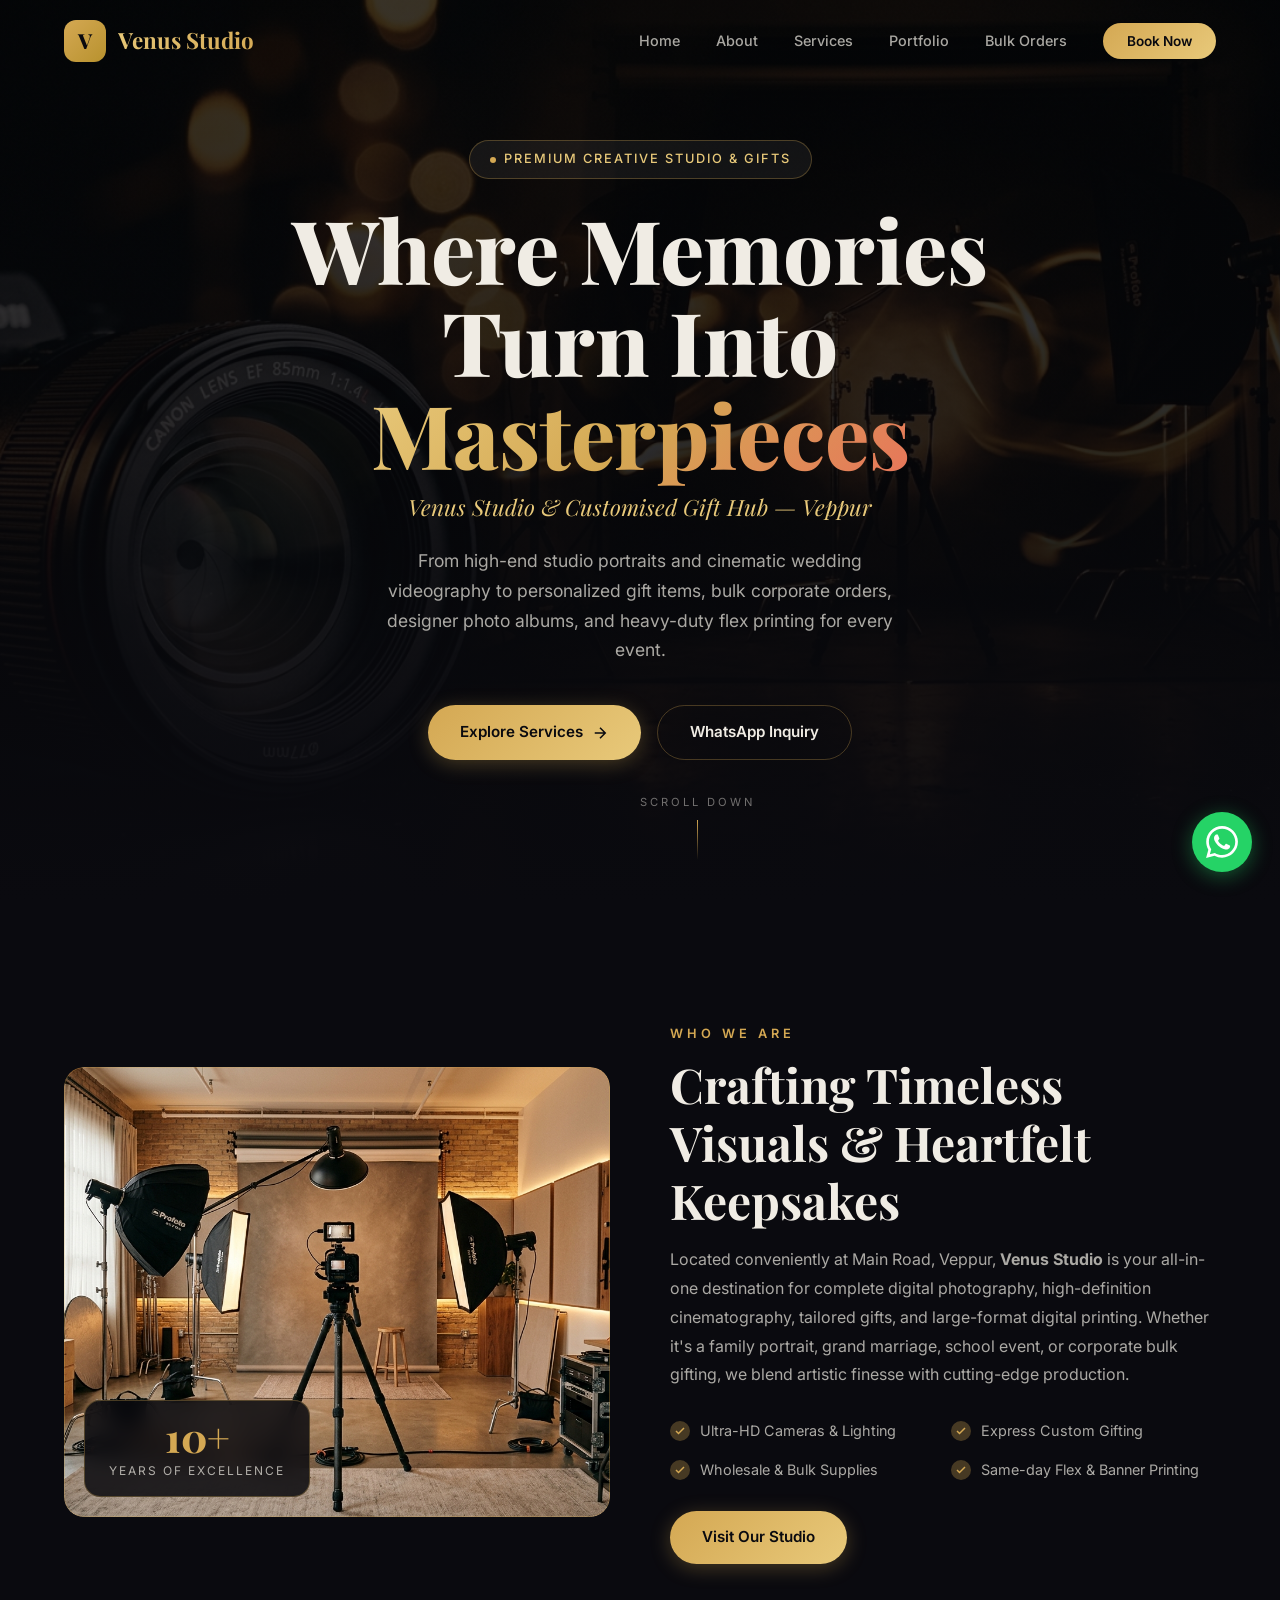
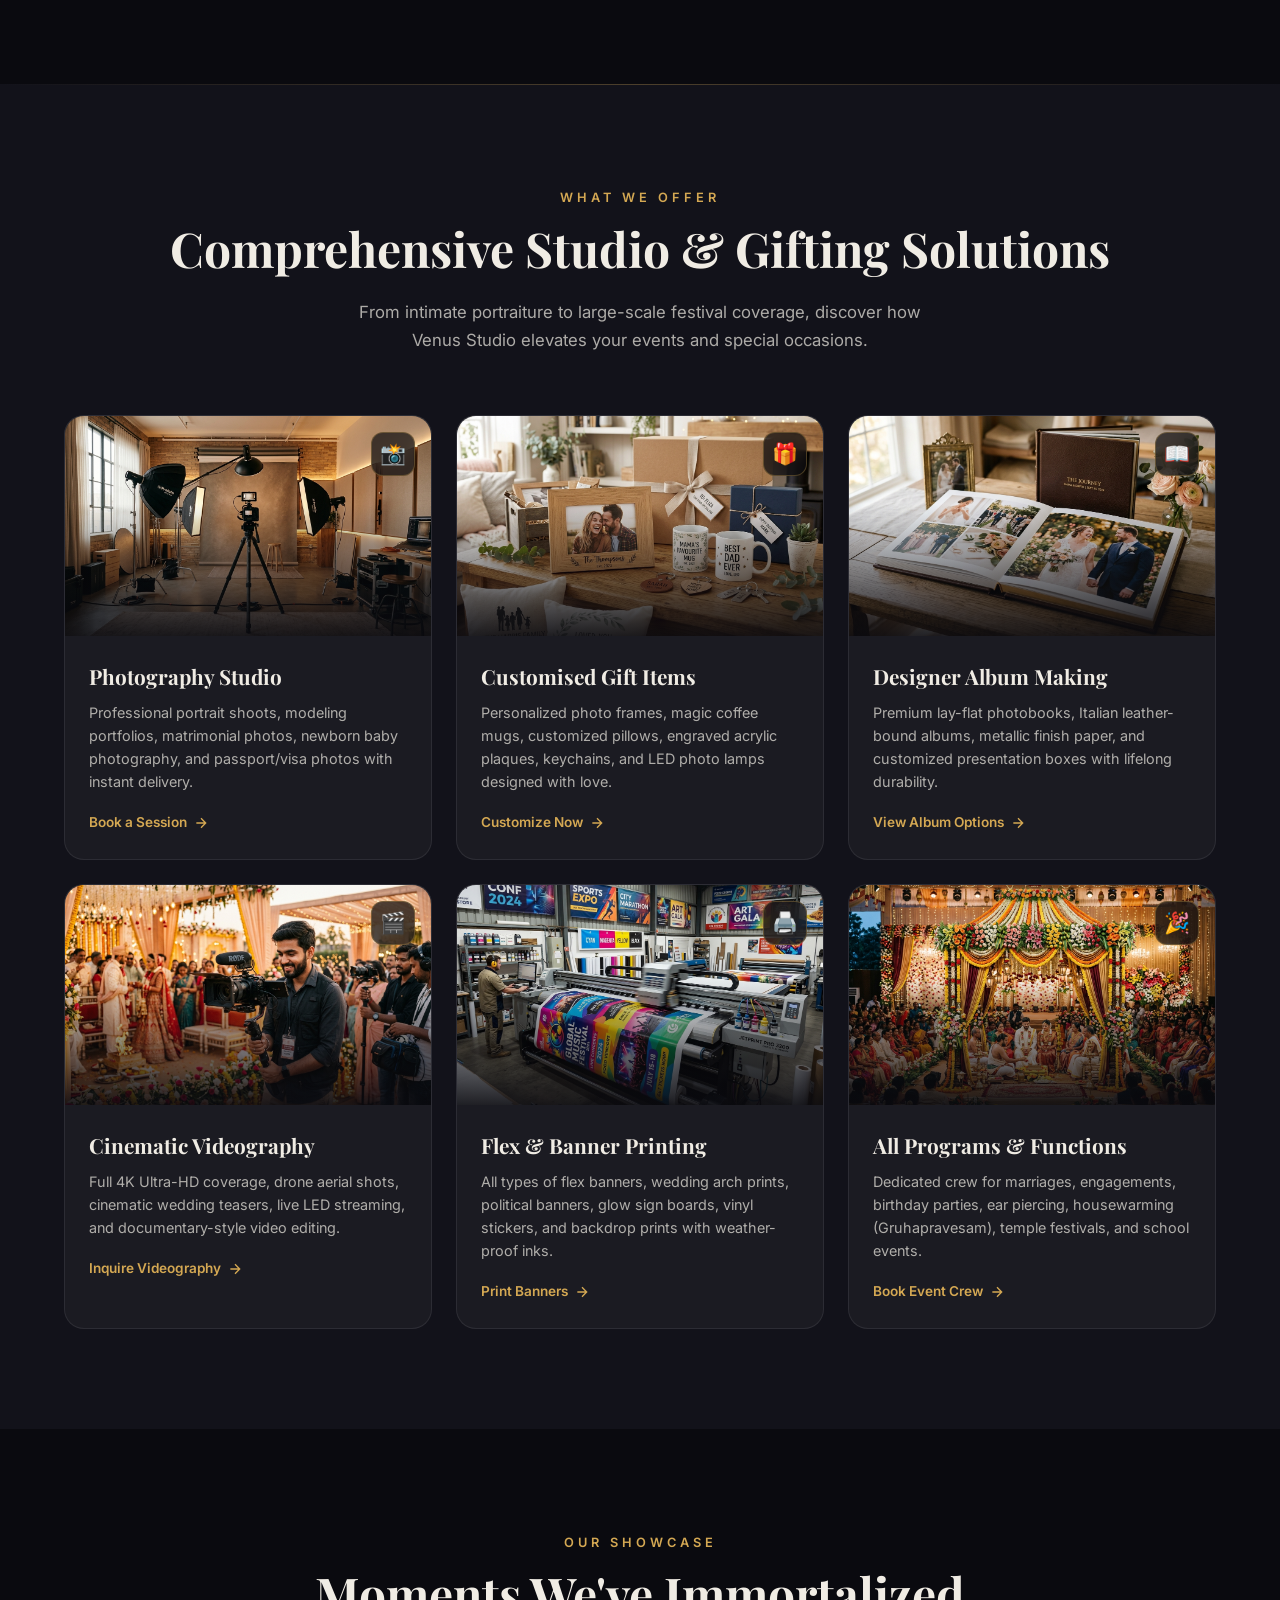
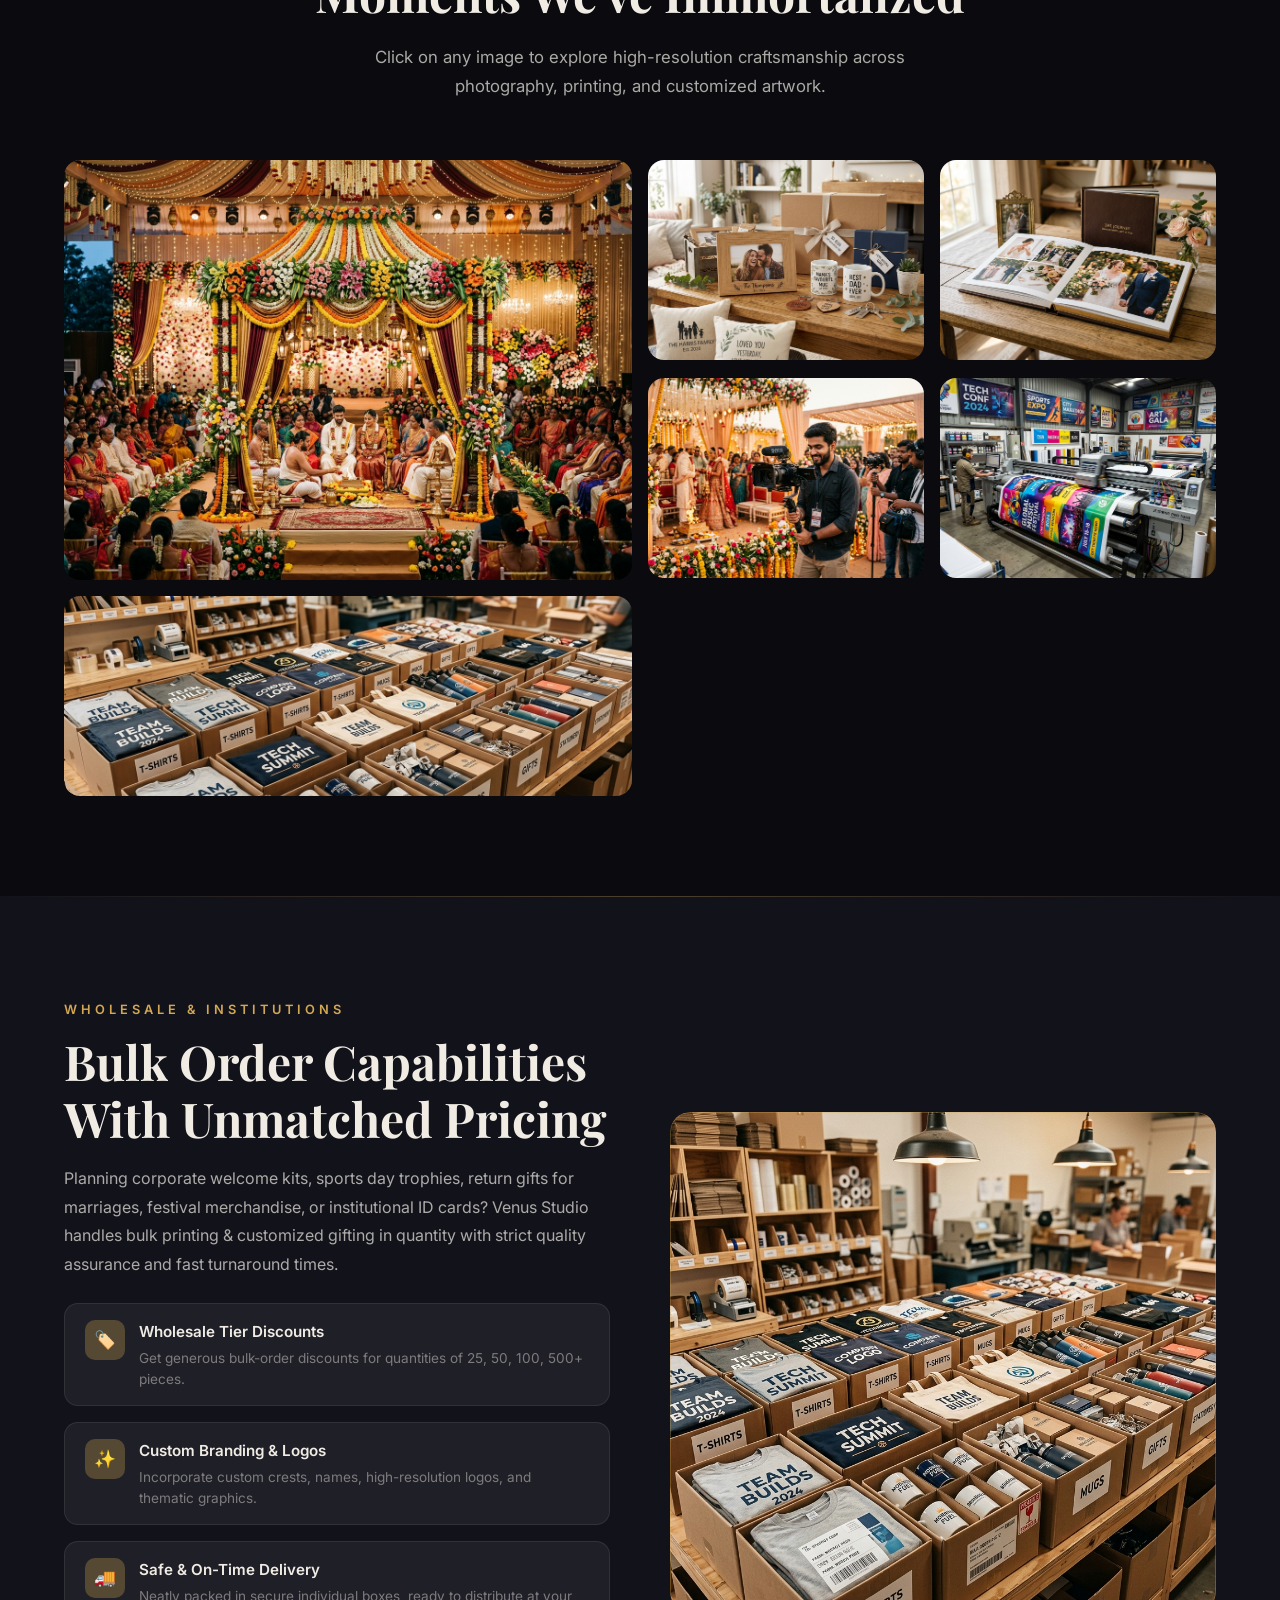
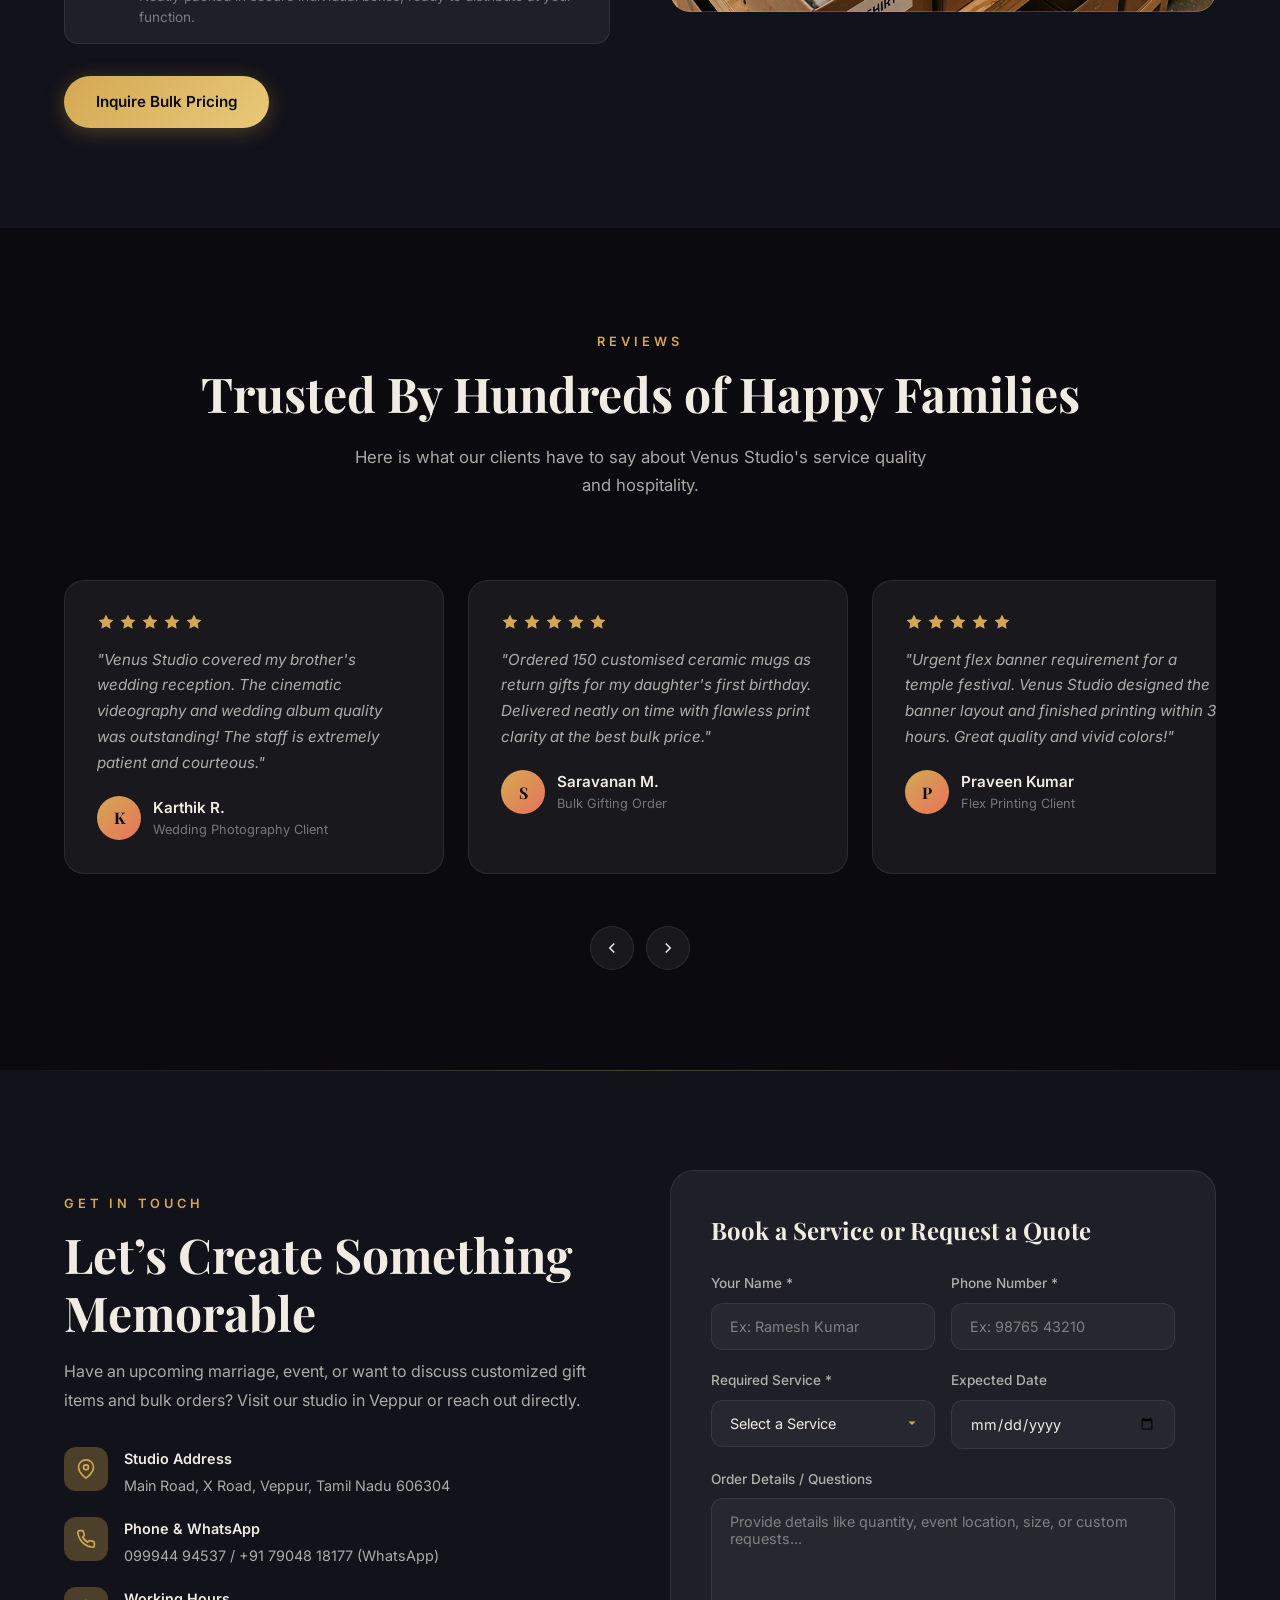
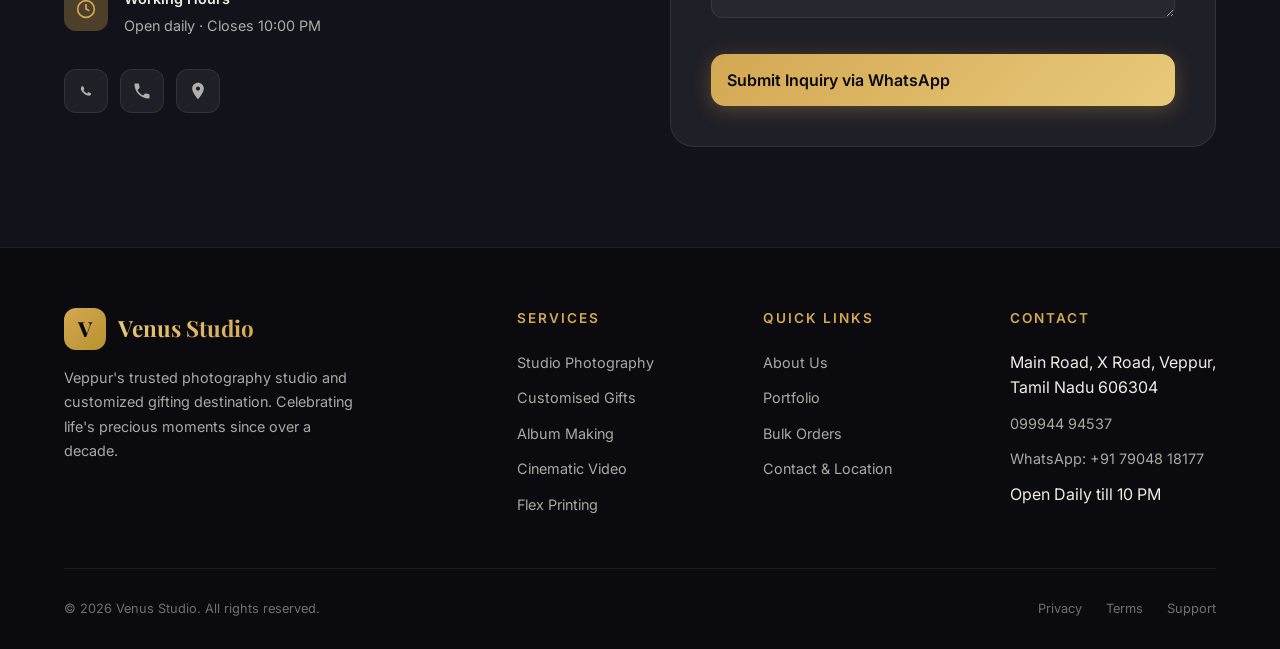
==== index.html @ f4ff5678 "launch Venus Studio landing page" ====
<!DOCTYPE html>
<html lang="en">
<head>
  <meta charset="UTF-8">
  <meta name="viewport" content="width=device-width, initial-scale=1.0">
  <title>Venus Studio & Gifts | Photography, Customised Gifts, Bulk Orders & Flex Printing</title>
  <meta name="description" content="Venus Studio in Veppur — Professional Photography Studio, Customised Gift Items, Bulk Orders, Wedding Albums, Cinematic Videography, and Flex Printing for all programs & functions.">
  <meta name="keywords" content="Venus Studio, photography studio Veppur, customised gifts, photo album making, wedding videography, flex printing, bulk gift orders, function photography">
  
  <!-- Open Graph / Meta -->
  <meta property="og:title" content="Venus Studio & Gifts | Photography & Customised Gift Items">
  <meta property="og:description" content="Capture your golden moments & order custom gifts, wedding albums, bulk gifts, and flex printing at Venus Studio.">
  <meta property="og:type" content="website">
  <meta property="og:image" content="images/hero.jpg">
  
  <!-- Stylesheet -->
  <link rel="stylesheet" href="styles.css">
  <link rel="icon" href="data:image/svg+xml,<svg xmlns=%22http://www.w3.org/2000/svg%22 viewBox=%220 0 100 100%22><text y=%22.9em%22 font-size=%2290%22>✨</text></svg>">
</head>
<body>

  <!-- Navigation Bar -->
  <header>
    <nav class="navbar" id="navbar">
      <div class="container">
        <a href="#hero" class="nav-logo" aria-label="Venus Studio Home">
          <div class="nav-logo-icon">V</div>
          <span class="nav-logo-text">Venus Studio</span>
        </a>

        <ul class="nav-links" id="navLinks">
          <li><a href="#hero">Home</a></li>
          <li><a href="#about">About</a></li>
          <li><a href="#services">Services</a></li>
          <li><a href="#gallery">Portfolio</a></li>
          <li><a href="#bulk">Bulk Orders</a></li>
          <li><a href="#contact" class="nav-cta">Book Now</a></li>
        </ul>

        <button class="hamburger" id="hamburger" aria-label="Toggle menu">
          <span></span>
          <span></span>
          <span></span>
        </button>
      </div>
    </nav>
  </header>

  <main>
    <!-- Hero Section -->
    <section class="hero" id="hero">
      <div class="hero-bg">
        <img src="images/hero.jpg" alt="Venus Studio professional cameras and studio lights" fetchpriority="high">
      </div>

      <div class="hero-particles" id="particles">
        <!-- Floating light particles generated by JS -->
      </div>

      <div class="hero-content">
        <div class="hero-badge">
          <span class="dot"></span>
          <span>Premium Creative Studio & Gifts</span>
        </div>
        <h1 class="hero-title">
          Where Memories Turn Into <span class="highlight">Masterpieces</span>
        </h1>
        <p class="hero-tagline">Venus Studio & Customised Gift Hub — Veppur</p>
        <p class="hero-description">
          From high-end studio portraits and cinematic wedding videography to personalized gift items, bulk corporate orders, designer photo albums, and heavy-duty flex printing for every event.
        </p>

        <div class="hero-buttons">
          <a href="#services" class="btn btn-primary">
            Explore Services
            <svg width="18" height="18" viewBox="0 0 24 24" fill="none" stroke="currentColor" stroke-width="2"><path d="M5 12h14M12 5l7 7-7 7"/></svg>
          </a>
          <a href="https://wa.me/917904818177?text=Hi%20Venus%20Studio,%20I%20would%20like%20to%20inquire%20about%20your%20services" target="_blank" rel="noopener" class="btn btn-secondary">
            WhatsApp Inquiry
          </a>
        </div>
      </div>

      <div class="hero-scroll">
        <span>Scroll Down</span>
        <div class="scroll-line"></div>
      </div>
    </section>

    <!-- About Section -->
    <section class="about" id="about">
      <div class="container">
        <div class="about-grid">
          <div class="about-image reveal-left">
            <img src="images/studio.jpg" alt="Venus Studio photography floor setup">
            <div class="about-experience">
              <div class="number">10+</div>
              <div class="label">Years of Excellence</div>
            </div>
          </div>

          <div class="about-content reveal-right">
            <span class="section-label">Who We Are</span>
            <h2 class="section-title">Crafting Timeless Visuals & Heartfelt Keepsakes</h2>
            <p class="about-text">
              Located conveniently at Main Road, Veppur, <strong>Venus Studio</strong> is your all-in-one destination for complete digital photography, high-definition cinematography, tailored gifts, and large-format digital printing. Whether it's a family portrait, grand marriage, school event, or corporate bulk gifting, we blend artistic finesse with cutting-edge production.
            </p>

            <div class="about-features">
              <div class="about-feature">
                <div class="check">
                  <svg viewBox="0 0 24 24" fill="none" stroke-width="3"><polyline points="20 6 9 17 4 12"></polyline></svg>
                </div>
                <span>Ultra-HD Cameras & Lighting</span>
              </div>
              <div class="about-feature">
                <div class="check">
                  <svg viewBox="0 0 24 24" fill="none" stroke-width="3"><polyline points="20 6 9 17 4 12"></polyline></svg>
                </div>
                <span>Express Custom Gifting</span>
              </div>
              <div class="about-feature">
                <div class="check">
                  <svg viewBox="0 0 24 24" fill="none" stroke-width="3"><polyline points="20 6 9 17 4 12"></polyline></svg>
                </div>
                <span>Wholesale & Bulk Supplies</span>
              </div>
              <div class="about-feature">
                <div class="check">
                  <svg viewBox="0 0 24 24" fill="none" stroke-width="3"><polyline points="20 6 9 17 4 12"></polyline></svg>
                </div>
                <span>Same-day Flex & Banner Printing</span>
              </div>
            </div>

            <a href="#contact" class="btn btn-primary">Visit Our Studio</a>
          </div>
        </div>
      </div>
    </section>

    <!-- Services Section -->
    <section class="services" id="services">
      <div class="container">
        <div class="section-header reveal">
          <span class="section-label">What We Offer</span>
          <h2 class="section-title">Comprehensive Studio & Gifting Solutions</h2>
          <p class="section-subtitle">
            From intimate portraiture to large-scale festival coverage, discover how Venus Studio elevates your events and special occasions.
          </p>
        </div>

        <div class="services-grid stagger-children">
          <!-- Service 1 -->
          <article class="service-card reveal">
            <div class="service-card-image">
              <img src="images/studio.jpg" alt="Indoor Photography Studio at Venus Studio" loading="lazy">
              <div class="service-card-icon">📸</div>
            </div>
            <div class="service-card-body">
              <h3>Photography Studio</h3>
              <p>Professional portrait shoots, modeling portfolios, matrimonial photos, newborn baby photography, and passport/visa photos with instant delivery.</p>
              <a href="#contact" class="service-card-link">
                <span>Book a Session</span>
                <svg viewBox="0 0 24 24" fill="none" stroke-width="2"><path d="M5 12h14M12 5l7 7-7 7"/></svg>
              </a>
            </div>
          </article>

          <!-- Service 2 -->
          <article class="service-card reveal">
            <div class="service-card-image">
              <img src="images/gifts.jpg" alt="Personalized and Customised Gift Items" loading="lazy">
              <div class="service-card-icon">🎁</div>
            </div>
            <div class="service-card-body">
              <h3>Customised Gift Items</h3>
              <p>Personalized photo frames, magic coffee mugs, customized pillows, engraved acrylic plaques, keychains, and LED photo lamps designed with love.</p>
              <a href="#contact" class="service-card-link">
                <span>Customize Now</span>
                <svg viewBox="0 0 24 24" fill="none" stroke-width="2"><path d="M5 12h14M12 5l7 7-7 7"/></svg>
              </a>
            </div>
          </article>

          <!-- Service 3 -->
          <article class="service-card reveal">
            <div class="service-card-image">
              <img src="images/album.jpg" alt="Premium Wedding Photo Album Making" loading="lazy">
              <div class="service-card-icon">📖</div>
            </div>
            <div class="service-card-body">
              <h3>Designer Album Making</h3>
              <p>Premium lay-flat photobooks, Italian leather-bound albums, metallic finish paper, and customized presentation boxes with lifelong durability.</p>
              <a href="#contact" class="service-card-link">
                <span>View Album Options</span>
                <svg viewBox="0 0 24 24" fill="none" stroke-width="2"><path d="M5 12h14M12 5l7 7-7 7"/></svg>
              </a>
            </div>
          </article>

          <!-- Service 4 -->
          <article class="service-card reveal">
            <div class="service-card-image">
              <img src="images/videography.jpg" alt="Wedding & Event Videography" loading="lazy">
              <div class="service-card-icon">🎬</div>
            </div>
            <div class="service-card-body">
              <h3>Cinematic Videography</h3>
              <p>Full 4K Ultra-HD coverage, drone aerial shots, cinematic wedding teasers, live LED streaming, and documentary-style video editing.</p>
              <a href="#contact" class="service-card-link">
                <span>Inquire Videography</span>
                <svg viewBox="0 0 24 24" fill="none" stroke-width="2"><path d="M5 12h14M12 5l7 7-7 7"/></svg>
              </a>
            </div>
          </article>

          <!-- Service 5 -->
          <article class="service-card reveal">
            <div class="service-card-image">
              <img src="images/flex.jpg" alt="High Quality Flex and Banner Printing" loading="lazy">
              <div class="service-card-icon">🖨️</div>
            </div>
            <div class="service-card-body">
              <h3>Flex & Banner Printing</h3>
              <p>All types of flex banners, wedding arch prints, political banners, glow sign boards, vinyl stickers, and backdrop prints with weather-proof inks.</p>
              <a href="#contact" class="service-card-link">
                <span>Print Banners</span>
                <svg viewBox="0 0 24 24" fill="none" stroke-width="2"><path d="M5 12h14M12 5l7 7-7 7"/></svg>
              </a>
            </div>
          </article>

          <!-- Service 6 -->
          <article class="service-card reveal">
            <div class="service-card-image">
              <img src="images/events.jpg" alt="Events and Programs Live Coverage" loading="lazy">
              <div class="service-card-icon">🎉</div>
            </div>
            <div class="service-card-body">
              <h3>All Programs & Functions</h3>
              <p>Dedicated crew for marriages, engagements, birthday parties, ear piercing, housewarming (Gruhapravesam), temple festivals, and school events.</p>
              <a href="#contact" class="service-card-link">
                <span>Book Event Crew</span>
                <svg viewBox="0 0 24 24" fill="none" stroke-width="2"><path d="M5 12h14M12 5l7 7-7 7"/></svg>
              </a>
            </div>
          </article>
        </div>
      </div>
    </section>

    <!-- Gallery / Portfolio Section -->
    <section class="gallery" id="gallery">
      <div class="container">
        <div class="section-header reveal">
          <span class="section-label">Our Showcase</span>
          <h2 class="section-title">Moments We've Immortalized</h2>
          <p class="section-subtitle">
            Click on any image to explore high-resolution craftsmanship across photography, printing, and customized artwork.
          </p>
        </div>

        <div class="gallery-grid">
          <div class="gallery-item reveal" data-src="images/events.jpg">
            <img src="images/events.jpg" alt="Traditional Indian Wedding Mandap and Photography" loading="lazy">
            <div class="gallery-item-overlay">
              <svg viewBox="0 0 24 24" fill="none" stroke-width="2"><circle cx="11" cy="11" r="8"></circle><line x1="21" y1="21" x2="16.65" y2="16.65"></line><line x1="11" y1="8" x2="11" y2="14"></line><line x1="8" y1="11" x2="14" y2="11"></line></svg>
            </div>
          </div>

          <div class="gallery-item reveal" data-src="images/gifts.jpg">
            <img src="images/gifts.jpg" alt="Customised Gift collection" loading="lazy">
            <div class="gallery-item-overlay">
              <svg viewBox="0 0 24 24" fill="none" stroke-width="2"><circle cx="11" cy="11" r="8"></circle><line x1="21" y1="21" x2="16.65" y2="16.65"></line><line x1="11" y1="8" x2="11" y2="14"></line><line x1="8" y1="11" x2="14" y2="11"></line></svg>
            </div>
          </div>

          <div class="gallery-item reveal" data-src="images/album.jpg">
            <img src="images/album.jpg" alt="Luxury Handcrafted Wedding Album" loading="lazy">
            <div class="gallery-item-overlay">
              <svg viewBox="0 0 24 24" fill="none" stroke-width="2"><circle cx="11" cy="11" r="8"></circle><line x1="21" y1="21" x2="16.65" y2="16.65"></line><line x1="11" y1="8" x2="11" y2="14"></line><line x1="8" y1="11" x2="14" y2="11"></line></svg>
            </div>
          </div>

          <div class="gallery-item reveal" data-src="images/videography.jpg">
            <img src="images/videography.jpg" alt="Cinematic video shooting in action" loading="lazy">
            <div class="gallery-item-overlay">
              <svg viewBox="0 0 24 24" fill="none" stroke-width="2"><circle cx="11" cy="11" r="8"></circle><line x1="21" y1="21" x2="16.65" y2="16.65"></line><line x1="11" y1="8" x2="11" y2="14"></line><line x1="8" y1="11" x2="14" y2="11"></line></svg>
            </div>
          </div>

          <div class="gallery-item reveal" data-src="images/flex.jpg">
            <img src="images/flex.jpg" alt="Wide format flex banner printing" loading="lazy">
            <div class="gallery-item-overlay">
              <svg viewBox="0 0 24 24" fill="none" stroke-width="2"><circle cx="11" cy="11" r="8"></circle><line x1="21" y1="21" x2="16.65" y2="16.65"></line><line x1="11" y1="8" x2="11" y2="14"></line><line x1="8" y1="11" x2="14" y2="11"></line></svg>
            </div>
          </div>

          <div class="gallery-item reveal" data-src="images/bulk.jpg">
            <img src="images/bulk.jpg" alt="Bulk packaging of corporate gift items" loading="lazy">
            <div class="gallery-item-overlay">
              <svg viewBox="0 0 24 24" fill="none" stroke-width="2"><circle cx="11" cy="11" r="8"></circle><line x1="21" y1="21" x2="16.65" y2="16.65"></line><line x1="11" y1="8" x2="11" y2="14"></line><line x1="8" y1="11" x2="14" y2="11"></line></svg>
            </div>
          </div>
        </div>
      </div>
    </section>

    <!-- Lightbox Modal -->
    <div class="lightbox" id="lightbox">
      <button class="lightbox-close" id="lightboxClose" aria-label="Close image">
        <svg viewBox="0 0 24 24" fill="none" stroke-width="2"><line x1="18" y1="6" x2="6" y2="18"></line><line x1="6" y1="6" x2="18" y2="18"></line></svg>
      </button>
      <img id="lightboxImg" src="" alt="Fullscreen preview">
    </div>

    <!-- Bulk Orders Section -->
    <section class="bulk-orders" id="bulk">
      <div class="container">
        <div class="bulk-grid">
          <div class="bulk-content reveal-left">
            <span class="section-label">Wholesale & Institutions</span>
            <h2 class="section-title">Bulk Order Capabilities With Unmatched Pricing</h2>
            <p class="bulk-text">
              Planning corporate welcome kits, sports day trophies, return gifts for marriages, festival merchandise, or institutional ID cards? Venus Studio handles bulk printing & customized gifting in quantity with strict quality assurance and fast turnaround times.
            </p>

            <div class="bulk-features">
              <div class="bulk-feature">
                <div class="bulk-feature-icon">🏷️</div>
                <div class="bulk-feature-text">
                  <h4>Wholesale Tier Discounts</h4>
                  <p>Get generous bulk-order discounts for quantities of 25, 50, 100, 500+ pieces.</p>
                </div>
              </div>

              <div class="bulk-feature">
                <div class="bulk-feature-icon">✨</div>
                <div class="bulk-feature-text">
                  <h4>Custom Branding & Logos</h4>
                  <p>Incorporate custom crests, names, high-resolution logos, and thematic graphics.</p>
                </div>
              </div>

              <div class="bulk-feature">
                <div class="bulk-feature-icon">🚚</div>
                <div class="bulk-feature-text">
                  <h4>Safe & On-Time Delivery</h4>
                  <p>Neatly packed in secure individual boxes, ready to distribute at your function.</p>
                </div>
              </div>
            </div>

            <a href="https://wa.me/917904818177?text=Hi%20Venus%20Studio,%20I%20have%20a%20bulk%20order%20enquiry" target="_blank" rel="noopener" class="btn btn-primary">
              Inquire Bulk Pricing
            </a>
          </div>

          <div class="bulk-image reveal-right">
            <img src="images/bulk.jpg" alt="Bulk packaging of customized gift items" loading="lazy">
          </div>
        </div>
      </div>
    </section>

    <!-- Testimonials Section -->
    <section class="testimonials" id="testimonials">
      <div class="container">
        <div class="section-header reveal">
          <span class="section-label">Reviews</span>
          <h2 class="section-title">Trusted By Hundreds of Happy Families</h2>
          <p class="section-subtitle">Here is what our clients have to say about Venus Studio's service quality and hospitality.</p>
        </div>

        <div class="testimonials-track" id="testimonialTrack">
          <div class="testimonial-card">
            <div class="testimonial-stars">
              <svg viewBox="0 0 24 24"><polygon points="12 2 15.09 8.26 22 9.27 17 14.14 18.18 21.02 12 17.77 5.82 21.02 7 14.14 2 9.27 8.91 8.26 12 2"></polygon></svg>
              <svg viewBox="0 0 24 24"><polygon points="12 2 15.09 8.26 22 9.27 17 14.14 18.18 21.02 12 17.77 5.82 21.02 7 14.14 2 9.27 8.91 8.26 12 2"></polygon></svg>
              <svg viewBox="0 0 24 24"><polygon points="12 2 15.09 8.26 22 9.27 17 14.14 18.18 21.02 12 17.77 5.82 21.02 7 14.14 2 9.27 8.91 8.26 12 2"></polygon></svg>
              <svg viewBox="0 0 24 24"><polygon points="12 2 15.09 8.26 22 9.27 17 14.14 18.18 21.02 12 17.77 5.82 21.02 7 14.14 2 9.27 8.91 8.26 12 2"></polygon></svg>
              <svg viewBox="0 0 24 24"><polygon points="12 2 15.09 8.26 22 9.27 17 14.14 18.18 21.02 12 17.77 5.82 21.02 7 14.14 2 9.27 8.91 8.26 12 2"></polygon></svg>
            </div>
            <p class="testimonial-text">"Venus Studio covered my brother's wedding reception. The cinematic videography and wedding album quality was outstanding! The staff is extremely patient and courteous."</p>
            <div class="testimonial-author">
              <div class="testimonial-avatar">K</div>
              <div class="testimonial-author-info">
                <h4>Karthik R.</h4>
                <p>Wedding Photography Client</p>
              </div>
            </div>
          </div>

          <div class="testimonial-card">
            <div class="testimonial-stars">
              <svg viewBox="0 0 24 24"><polygon points="12 2 15.09 8.26 22 9.27 17 14.14 18.18 21.02 12 17.77 5.82 21.02 7 14.14 2 9.27 8.91 8.26 12 2"></polygon></svg>
              <svg viewBox="0 0 24 24"><polygon points="12 2 15.09 8.26 22 9.27 17 14.14 18.18 21.02 12 17.77 5.82 21.02 7 14.14 2 9.27 8.91 8.26 12 2"></polygon></svg>
              <svg viewBox="0 0 24 24"><polygon points="12 2 15.09 8.26 22 9.27 17 14.14 18.18 21.02 12 17.77 5.82 21.02 7 14.14 2 9.27 8.91 8.26 12 2"></polygon></svg>
              <svg viewBox="0 0 24 24"><polygon points="12 2 15.09 8.26 22 9.27 17 14.14 18.18 21.02 12 17.77 5.82 21.02 7 14.14 2 9.27 8.91 8.26 12 2"></polygon></svg>
              <svg viewBox="0 0 24 24"><polygon points="12 2 15.09 8.26 22 9.27 17 14.14 18.18 21.02 12 17.77 5.82 21.02 7 14.14 2 9.27 8.91 8.26 12 2"></polygon></svg>
            </div>
            <p class="testimonial-text">"Ordered 150 customised ceramic mugs as return gifts for my daughter's first birthday. Delivered neatly on time with flawless print clarity at the best bulk price."</p>
            <div class="testimonial-author">
              <div class="testimonial-avatar">S</div>
              <div class="testimonial-author-info">
                <h4>Saravanan M.</h4>
                <p>Bulk Gifting Order</p>
              </div>
            </div>
          </div>

          <div class="testimonial-card">
            <div class="testimonial-stars">
              <svg viewBox="0 0 24 24"><polygon points="12 2 15.09 8.26 22 9.27 17 14.14 18.18 21.02 12 17.77 5.82 21.02 7 14.14 2 9.27 8.91 8.26 12 2"></polygon></svg>
              <svg viewBox="0 0 24 24"><polygon points="12 2 15.09 8.26 22 9.27 17 14.14 18.18 21.02 12 17.77 5.82 21.02 7 14.14 2 9.27 8.91 8.26 12 2"></polygon></svg>
              <svg viewBox="0 0 24 24"><polygon points="12 2 15.09 8.26 22 9.27 17 14.14 18.18 21.02 12 17.77 5.82 21.02 7 14.14 2 9.27 8.91 8.26 12 2"></polygon></svg>
              <svg viewBox="0 0 24 24"><polygon points="12 2 15.09 8.26 22 9.27 17 14.14 18.18 21.02 12 17.77 5.82 21.02 7 14.14 2 9.27 8.91 8.26 12 2"></polygon></svg>
              <svg viewBox="0 0 24 24"><polygon points="12 2 15.09 8.26 22 9.27 17 14.14 18.18 21.02 12 17.77 5.82 21.02 7 14.14 2 9.27 8.91 8.26 12 2"></polygon></svg>
            </div>
            <p class="testimonial-text">"Urgent flex banner requirement for a temple festival. Venus Studio designed the banner layout and finished printing within 3 hours. Great quality and vivid colors!"</p>
            <div class="testimonial-author">
              <div class="testimonial-avatar">P</div>
              <div class="testimonial-author-info">
                <h4>Praveen Kumar</h4>
                <p>Flex Printing Client</p>
              </div>
            </div>
          </div>
        </div>

        <div class="testimonials-controls">
          <button class="testimonial-btn" id="prevTestimonial" aria-label="Previous review">
            <svg viewBox="0 0 24 24" fill="none" stroke-width="2"><polyline points="15 18 9 12 15 6"></polyline></svg>
          </button>
          <button class="testimonial-btn" id="nextTestimonial" aria-label="Next review">
            <svg viewBox="0 0 24 24" fill="none" stroke-width="2"><polyline points="9 18 15 12 9 6"></polyline></svg>
          </button>
        </div>
      </div>
    </section>

    <!-- Contact / Booking Section -->
    <section class="contact" id="contact">
      <div class="container">
        <div class="contact-grid">
          <div class="contact-info reveal-left">
            <span class="section-label">Get in Touch</span>
            <h2 class="section-title">Let’s Create Something Memorable</h2>
            <p class="contact-text">
              Have an upcoming marriage, event, or want to discuss customized gift items and bulk orders? Visit our studio in Veppur or reach out directly.
            </p>

            <div class="contact-details">
              <div class="contact-detail">
                <div class="contact-detail-icon">
                  <svg viewBox="0 0 24 24" fill="none" stroke-width="2"><path d="M21 10c0 7-9 13-9 13s-9-6-9-13a9 9 0 0 1 18 0z"></path><circle cx="12" cy="10" r="3"></circle></svg>
                </div>
                <div class="contact-detail-text">
                  <h4>Studio Address</h4>
                  <p>Main Road, X Road, Veppur, Tamil Nadu 606304</p>
                </div>
              </div>

              <div class="contact-detail">
                <div class="contact-detail-icon">
                  <svg viewBox="0 0 24 24" fill="none" stroke-width="2"><path d="M22 16.92v3a2 2 0 0 1-2.18 2 19.79 19.79 0 0 1-8.63-3.07 19.5 19.5 0 0 1-6-6 19.79 19.79 0 0 1-3.07-8.67A2 2 0 0 1 4.11 2h3a2 2 0 0 1 2 1.72 12.84 12.84 0 0 0 .7 2.81 2 2 0 0 1-.45 2.11L8.09 9.91a16 16 0 0 0 6 6l1.27-1.27a2 2 0 0 1 2.11-.45 12.84 12.84 0 0 0 2.81.7A2 2 0 0 1 22 16.92z"></path></svg>
                </div>
                <div class="contact-detail-text">
                  <h4>Phone & WhatsApp</h4>
                  <p><a href="tel:09994494537">099944 94537</a> / <a href="https://wa.me/917904818177" target="_blank" rel="noopener">+91 79048 18177 (WhatsApp)</a></p>
                </div>
              </div>

              <div class="contact-detail">
                <div class="contact-detail-icon">
                  <svg viewBox="0 0 24 24" fill="none" stroke-width="2"><circle cx="12" cy="12" r="10"></circle><polyline points="12 6 12 12 16 14"></polyline></svg>
                </div>
                <div class="contact-detail-text">
                  <h4>Working Hours</h4>
                  <p>Open daily · Closes 10:00 PM</p>
                </div>
              </div>
            </div>

            <div class="contact-socials">
              <a href="https://wa.me/917904818177" target="_blank" rel="noopener" class="social-link" aria-label="WhatsApp">
                <svg viewBox="0 0 24 24"><path d="M17.472 14.382c-.301-.15-1.78-.878-2.056-.978-.276-.101-.477-.15-.678.15-.2.301-.778.979-.954 1.18-.176.2-.351.226-.653.075-.301-.15-1.272-.469-2.423-1.496-.896-.798-1.502-1.784-1.678-2.085-.176-.301-.019-.464.132-.614.136-.135.301-.351.452-.527.15-.175.2-.301.3-.501.101-.2.051-.376-.025-.526-.075-.15-.678-1.636-.929-2.241-.244-.59-.492-.51-.678-.52-.176-.008-.377-.01-.578-.01-.201 0-.528.075-.804.376-.276.301-1.055 1.03-1.055 2.511s1.08 2.912 1.231 3.113c.15.201 2.125 3.245 5.148 4.552.719.311 1.28.497 1.718.636.723.23 1.381.197 1.901.12.579-.087 1.78-.728 2.03-1.431.251-.703.251-1.305.176-1.431-.075-.126-.276-.201-.577-.352z"/></svg>
              </a>
              <a href="tel:09994494537" class="social-link" aria-label="Call Now">
                <svg viewBox="0 0 24 24"><path d="M6.62 10.79c1.44 2.83 3.76 5.14 6.59 6.59l2.2-2.2c.27-.27.67-.36 1.02-.24 1.12.37 2.33.57 3.57.57.55 0 1 .45 1 1V20c0 .55-.45 1-1 1-9.39 0-17-7.61-17-17 0-.55.45-1 1-1h3.5c.55 0 1 .45 1 1 0 1.25.2 2.45.57 3.57.11.35.03.74-.25 1.02l-2.2 2.2z"/></svg>
              </a>
              <a href="https://maps.google.com/?q=venus+studio+veppur" target="_blank" rel="noopener" class="social-link" aria-label="Google Maps Location">
                <svg viewBox="0 0 24 24"><path d="M12 2C8.13 2 5 5.13 5 9c0 5.25 7 13 7 13s7-7.75 7-13c0-3.87-3.13-7-7-7zm0 9.5c-1.38 0-2.5-1.12-2.5-2.5s1.12-2.5 2.5-2.5 2.5 1.12 2.5 2.5-1.12 2.5-2.5 2.5z"/></svg>
              </a>
            </div>
          </div>

          <!-- Contact / Booking Form -->
          <div class="contact-form-wrapper reveal-right">
            <h3>Book a Service or Request a Quote</h3>
            
            <form id="quoteForm">
              <div class="form-row">
                <div class="form-group">
                  <label for="name">Your Name *</label>
                  <input type="text" id="name" name="name" placeholder="Ex: Ramesh Kumar" required>
                </div>
                <div class="form-group">
                  <label for="phone">Phone Number *</label>
                  <input type="tel" id="phone" name="phone" placeholder="Ex: 98765 43210" required>
                </div>
              </div>

              <div class="form-row">
                <div class="form-group">
                  <label for="service">Required Service *</label>
                  <select id="service" name="service" required>
                    <option value="" disabled selected>Select a Service</option>
                    <option value="Studio Photography">Studio Photography / Portrait</option>
                    <option value="Customised Gift Items">Customised Gift Items</option>
                    <option value="Bulk Order Gifting">Bulk Orders / Corporate Gifts</option>
                    <option value="Photo Album Making">Album Making & Designing</option>
                    <option value="Videography & Drone">Videography & Live Streaming</option>
                    <option value="Flex & Banner Printing">Flex Printing / Banners</option>
                    <option value="Complete Event Coverage">All Programs & Functions Coverage</option>
                  </select>
                </div>
                <div class="form-group">
                  <label for="date">Expected Date</label>
                  <input type="date" id="date" name="date">
                </div>
              </div>

              <div class="form-group">
                <label for="message">Order Details / Questions</label>
                <textarea id="message" name="message" placeholder="Provide details like quantity, event location, size, or custom requests..."></textarea>
              </div>

              <button type="submit" class="btn btn-primary form-submit">
                Submit Inquiry via WhatsApp
              </button>
            </form>

            <div class="form-success" id="formSuccess">
              <svg viewBox="0 0 24 24" fill="none" stroke-width="2"><path d="M22 11.08V12a10 10 0 1 1-5.93-9.14"></path><polyline points="22 4 12 14.01 9 11.01"></polyline></svg>
              <h4>Thank you!</h4>
              <p>Your inquiry has been prepared. We are redirecting you to WhatsApp for immediate confirmation.</p>
            </div>
          </div>
        </div>
      </div>
    </section>
  </main>

  <!-- Footer -->
  <footer class="footer">
    <div class="container">
      <div class="footer-grid">
        <div class="footer-brand">
          <div class="nav-logo">
            <div class="nav-logo-icon">V</div>
            <span class="nav-logo-text">Venus Studio</span>
          </div>
          <p>Veppur's trusted photography studio and customized gifting destination. Celebrating life's precious moments since over a decade.</p>
        </div>

        <div class="footer-col">
          <h4>Services</h4>
          <ul>
            <li><a href="#services">Studio Photography</a></li>
            <li><a href="#services">Customised Gifts</a></li>
            <li><a href="#services">Album Making</a></li>
            <li><a href="#services">Cinematic Video</a></li>
            <li><a href="#services">Flex Printing</a></li>
          </ul>
        </div>

        <div class="footer-col">
          <h4>Quick Links</h4>
          <ul>
            <li><a href="#about">About Us</a></li>
            <li><a href="#gallery">Portfolio</a></li>
            <li><a href="#bulk">Bulk Orders</a></li>
            <li><a href="#contact">Contact & Location</a></li>
          </ul>
        </div>

        <div class="footer-col">
          <h4>Contact</h4>
          <ul>
            <li>Main Road, X Road, Veppur, Tamil Nadu 606304</li>
            <li><a href="tel:09994494537">099944 94537</a></li>
            <li><a href="https://wa.me/917904818177" target="_blank" rel="noopener">WhatsApp: +91 79048 18177</a></li>
            <li>Open Daily till 10 PM</li>
          </ul>
        </div>
      </div>

      <div class="footer-bottom">
        <p>&copy; 2026 Venus Studio. All rights reserved.</p>
        <div class="footer-bottom-links">
          <a href="#hero">Privacy</a>
          <a href="#hero">Terms</a>
          <a href="#contact">Support</a>
        </div>
      </div>
    </div>
  </footer>

  <!-- Floating WhatsApp Action Button -->
  <a href="https://wa.me/917904818177?text=Hi%20Venus%20Studio,%20I%20would%20like%20to%20know%20more%20about%20your%20services" target="_blank" rel="noopener" class="whatsapp-float" aria-label="Chat with Venus Studio on WhatsApp">
    <svg viewBox="0 0 24 24"><path d="M.057 24l1.687-6.163c-1.041-1.804-1.588-3.849-1.587-5.946.003-6.556 5.338-11.891 11.893-11.891 3.181.001 6.167 1.24 8.413 3.488 2.245 2.248 3.481 5.236 3.48 8.414-.003 6.557-5.338 11.892-11.893 11.892-1.99-.001-3.951-.5-5.688-1.448l-6.305 1.654zm6.597-3.807c1.676.995 3.276 1.591 5.392 1.592 5.448 0 9.886-4.434 9.889-9.885.002-5.462-4.415-9.89-9.881-9.892-5.452 0-9.887 4.434-9.889 9.884-.001 2.225.651 3.891 1.746 5.634l-.999 3.648 3.742-.981zm11.387-5.464c-.074-.124-.272-.198-.57-.347-.297-.149-1.758-.868-2.031-.967-.272-.099-.47-.149-.669.149-.198.297-.768.967-.941 1.165-.173.198-.347.223-.644.074-.297-.149-1.255-.462-2.39-1.475-.883-.788-1.48-1.761-1.653-2.059-.173-.297-.018-.458.13-.606.134-.133.297-.347.446-.521.151-.172.2-.296.3-.495.099-.198.05-.372-.025-.521-.075-.148-.669-1.611-.916-2.206-.242-.579-.487-.501-.669-.51-.173-.008-.371-.01-.57-.01-.198 0-.52.074-.792.372s-1.04 1.015-1.04 2.479 1.065 2.876 1.213 3.074c.149.198 2.095 3.2 5.076 4.487.709.306 1.263.489 1.694.626.712.226 1.36.194 1.872.118.571-.085 1.758-.719 2.006-1.413.248-.695.248-1.29.173-1.414z"/></svg>
    <span class="tooltip">Chat with Venus Studio</span>
  </a>

  <!-- JavaScript -->
  <script src="script.js"></script>
</body>
</html>
---- styles.css ----
/* ============================================
   VENUS STUDIO — Design System
   Premium dark theme with gold accents
   ============================================ */

/* --- Google Fonts --- */
@import url('https://fonts.googleapis.com/css2?family=Playfair+Display:ital,wght@0,400;0,500;0,600;0,700;0,800;1,400;1,500&family=Inter:wght@300;400;500;600;700&display=swap');

/* --- CSS Custom Properties --- */
:root {
  /* Colors */
  --bg-primary: #0a0a0f;
  --bg-secondary: #12121a;
  --bg-card: rgba(255, 255, 255, 0.04);
  --bg-glass: rgba(255, 255, 255, 0.06);
  --bg-glass-hover: rgba(255, 255, 255, 0.1);

  --gold-primary: #d4a853;
  --gold-light: #e8c97a;
  --gold-dark: #b8922e;
  --gold-glow: rgba(212, 168, 83, 0.3);

  --coral: #e8735a;
  --coral-soft: rgba(232, 115, 90, 0.15);

  --text-primary: #f0ece4;
  --text-secondary: rgba(240, 236, 228, 0.7);
  --text-muted: rgba(240, 236, 228, 0.45);

  --border-subtle: rgba(255, 255, 255, 0.08);
  --border-gold: rgba(212, 168, 83, 0.3);

  /* Typography */
  --font-display: 'Playfair Display', Georgia, serif;
  --font-body: 'Inter', -apple-system, BlinkMacSystemFont, sans-serif;

  /* Spacing */
  --section-padding: 100px 0;
  --container-width: 1200px;
  --container-padding: 0 24px;

  /* Transitions */
  --ease-out: cubic-bezier(0.25, 0.46, 0.45, 0.94);
  --ease-spring: cubic-bezier(0.34, 1.56, 0.64, 1);

  /* Shadows */
  --shadow-card: 0 4px 30px rgba(0, 0, 0, 0.3);
  --shadow-glow: 0 0 40px rgba(212, 168, 83, 0.15);
  --shadow-deep: 0 20px 60px rgba(0, 0, 0, 0.5);
}

/* --- Reset & Base --- */
*,
*::before,
*::after {
  margin: 0;
  padding: 0;
  box-sizing: border-box;
}

html {
  scroll-behavior: smooth;
  font-size: 16px;
  -webkit-font-smoothing: antialiased;
  -moz-osx-font-smoothing: grayscale;
}

body {
  font-family: var(--font-body);
  background-color: var(--bg-primary);
  color: var(--text-primary);
  line-height: 1.6;
  overflow-x: hidden;
}

a {
  text-decoration: none;
  color: inherit;
  transition: color 0.3s var(--ease-out);
}

img {
  max-width: 100%;
  display: block;
}

ul {
  list-style: none;
}

/* --- Container --- */
.container {
  max-width: var(--container-width);
  margin: 0 auto;
  padding: var(--container-padding);
}

/* --- Section Titles --- */
.section-label {
  font-family: var(--font-body);
  font-size: 0.8rem;
  font-weight: 600;
  letter-spacing: 4px;
  text-transform: uppercase;
  color: var(--gold-primary);
  margin-bottom: 12px;
  display: inline-block;
}

.section-title {
  font-family: var(--font-display);
  font-size: clamp(2rem, 4vw, 3rem);
  font-weight: 700;
  color: var(--text-primary);
  line-height: 1.2;
  margin-bottom: 20px;
}

.section-subtitle {
  font-size: 1.05rem;
  color: var(--text-secondary);
  max-width: 600px;
  line-height: 1.7;
}

.section-header {
  text-align: center;
  margin-bottom: 60px;
}

.section-header .section-subtitle {
  margin: 0 auto;
}

/* --- Scroll Animations --- */
.reveal {
  opacity: 0;
  transform: translateY(40px);
  transition: opacity 0.8s var(--ease-out), transform 0.8s var(--ease-out);
}

.reveal.visible {
  opacity: 1;
  transform: translateY(0);
}

.reveal-left {
  opacity: 0;
  transform: translateX(-50px);
  transition: opacity 0.8s var(--ease-out), transform 0.8s var(--ease-out);
}

.reveal-left.visible {
  opacity: 1;
  transform: translateX(0);
}

.reveal-right {
  opacity: 0;
  transform: translateX(50px);
  transition: opacity 0.8s var(--ease-out), transform 0.8s var(--ease-out);
}

.reveal-right.visible {
  opacity: 1;
  transform: translateX(0);
}

.reveal-scale {
  opacity: 0;
  transform: scale(0.9);
  transition: opacity 0.8s var(--ease-out), transform 0.8s var(--ease-out);
}

.reveal-scale.visible {
  opacity: 1;
  transform: scale(1);
}

/* Staggered animations for children */
.stagger-children .reveal:nth-child(1) { transition-delay: 0s; }
.stagger-children .reveal:nth-child(2) { transition-delay: 0.1s; }
.stagger-children .reveal:nth-child(3) { transition-delay: 0.2s; }
.stagger-children .reveal:nth-child(4) { transition-delay: 0.3s; }
.stagger-children .reveal:nth-child(5) { transition-delay: 0.4s; }
.stagger-children .reveal:nth-child(6) { transition-delay: 0.5s; }
.stagger-children .reveal:nth-child(7) { transition-delay: 0.6s; }

/* ============================================
   NAVIGATION
   ============================================ */
.navbar {
  position: fixed;
  top: 0;
  left: 0;
  right: 0;
  z-index: 1000;
  padding: 20px 0;
  transition: all 0.4s var(--ease-out);
}

.navbar.scrolled {
  background: rgba(10, 10, 15, 0.92);
  backdrop-filter: blur(20px);
  -webkit-backdrop-filter: blur(20px);
  padding: 12px 0;
  border-bottom: 1px solid var(--border-subtle);
}

.navbar .container {
  display: flex;
  justify-content: space-between;
  align-items: center;
}

.nav-logo {
  display: flex;
  align-items: center;
  gap: 12px;
}

.nav-logo-icon {
  width: 42px;
  height: 42px;
  background: linear-gradient(135deg, var(--gold-primary), var(--gold-dark));
  border-radius: 12px;
  display: flex;
  align-items: center;
  justify-content: center;
  font-family: var(--font-display);
  font-size: 1.3rem;
  font-weight: 800;
  color: var(--bg-primary);
}

.nav-logo-text {
  font-family: var(--font-display);
  font-size: 1.4rem;
  font-weight: 700;
  background: linear-gradient(135deg, var(--gold-light), var(--gold-primary));
  -webkit-background-clip: text;
  -webkit-text-fill-color: transparent;
  background-clip: text;
}

.nav-links {
  display: flex;
  align-items: center;
  gap: 36px;
}

.nav-links a {
  font-size: 0.9rem;
  font-weight: 500;
  color: var(--text-secondary);
  position: relative;
  padding: 4px 0;
}

.nav-links a::after {
  content: '';
  position: absolute;
  bottom: -2px;
  left: 0;
  width: 0;
  height: 2px;
  background: var(--gold-primary);
  transition: width 0.3s var(--ease-out);
}

.nav-links a:hover {
  color: var(--gold-light);
}

.nav-links a:hover::after {
  width: 100%;
}

.nav-cta {
  font-size: 0.85rem !important;
  font-weight: 600 !important;
  color: var(--bg-primary) !important;
  background: linear-gradient(135deg, var(--gold-primary), var(--gold-light));
  padding: 10px 24px !important;
  border-radius: 50px;
  transition: transform 0.3s var(--ease-spring), box-shadow 0.3s var(--ease-out) !important;
}

.nav-cta::after {
  display: none !important;
}

.nav-cta:hover {
  transform: translateY(-2px);
  box-shadow: var(--shadow-glow);
  -webkit-text-fill-color: var(--bg-primary) !important;
}

/* Hamburger */
.hamburger {
  display: none;
  flex-direction: column;
  gap: 6px;
  cursor: pointer;
  padding: 4px;
  z-index: 1001;
}

.hamburger span {
  width: 28px;
  height: 2px;
  background: var(--text-primary);
  border-radius: 2px;
  transition: all 0.3s var(--ease-out);
}

.hamburger.active span:nth-child(1) {
  transform: rotate(45deg) translate(6px, 6px);
}

.hamburger.active span:nth-child(2) {
  opacity: 0;
}

.hamburger.active span:nth-child(3) {
  transform: rotate(-45deg) translate(6px, -6px);
}

/* ============================================
   HERO SECTION
   ============================================ */
.hero {
  position: relative;
  min-height: 100vh;
  display: flex;
  align-items: center;
  justify-content: center;
  overflow: hidden;
}

.hero-bg {
  position: absolute;
  inset: 0;
  z-index: 0;
}

.hero-bg img {
  width: 100%;
  height: 100%;
  object-fit: cover;
  filter: brightness(0.3);
}

.hero-bg::after {
  content: '';
  position: absolute;
  inset: 0;
  background: linear-gradient(
    180deg,
    rgba(10, 10, 15, 0.3) 0%,
    rgba(10, 10, 15, 0.5) 50%,
    rgba(10, 10, 15, 1) 100%
  );
}

.hero-particles {
  position: absolute;
  inset: 0;
  z-index: 1;
  overflow: hidden;
}

.particle {
  position: absolute;
  width: 3px;
  height: 3px;
  background: var(--gold-primary);
  border-radius: 50%;
  opacity: 0;
  animation: float-particle 8s infinite;
}

@keyframes float-particle {
  0% {
    opacity: 0;
    transform: translateY(100vh) scale(0);
  }
  10% {
    opacity: 0.8;
  }
  90% {
    opacity: 0.2;
  }
  100% {
    opacity: 0;
    transform: translateY(-10vh) scale(1);
  }
}

.hero-content {
  position: relative;
  z-index: 2;
  text-align: center;
  max-width: 800px;
  padding: 0 24px;
}

.hero-badge {
  display: inline-flex;
  align-items: center;
  gap: 8px;
  background: var(--bg-glass);
  border: 1px solid var(--border-gold);
  border-radius: 50px;
  padding: 8px 20px;
  margin-bottom: 24px;
  font-size: 0.8rem;
  font-weight: 500;
  letter-spacing: 2px;
  text-transform: uppercase;
  color: var(--gold-light);
  animation: fadeInDown 1s var(--ease-out) 0.2s both;
}

.hero-badge .dot {
  width: 6px;
  height: 6px;
  background: var(--gold-primary);
  border-radius: 50%;
  animation: pulse-dot 2s infinite;
}

@keyframes pulse-dot {
  0%, 100% { opacity: 1; transform: scale(1); }
  50% { opacity: 0.5; transform: scale(1.5); }
}

.hero-title {
  font-family: var(--font-display);
  font-size: clamp(2.8rem, 7vw, 5.5rem);
  font-weight: 800;
  line-height: 1.05;
  margin-bottom: 10px;
  animation: fadeInUp 1s var(--ease-out) 0.4s both;
}

.hero-title .highlight {
  background: linear-gradient(135deg, var(--gold-light), var(--gold-primary), var(--coral));
  -webkit-background-clip: text;
  -webkit-text-fill-color: transparent;
  background-clip: text;
}

.hero-tagline {
  font-family: var(--font-display);
  font-size: clamp(1rem, 2vw, 1.4rem);
  font-weight: 400;
  font-style: italic;
  color: var(--gold-light);
  margin-bottom: 20px;
  opacity: 0.85;
  animation: fadeInUp 1s var(--ease-out) 0.55s both;
}

.hero-description {
  font-size: 1.1rem;
  color: var(--text-secondary);
  max-width: 550px;
  margin: 0 auto 40px;
  line-height: 1.7;
  animation: fadeInUp 1s var(--ease-out) 0.6s both;
}

.hero-buttons {
  display: flex;
  gap: 16px;
  justify-content: center;
  flex-wrap: wrap;
  animation: fadeInUp 1s var(--ease-out) 0.8s both;
}

@keyframes fadeInUp {
  from {
    opacity: 0;
    transform: translateY(30px);
  }
  to {
    opacity: 1;
    transform: translateY(0);
  }
}

@keyframes fadeInDown {
  from {
    opacity: 0;
    transform: translateY(-20px);
  }
  to {
    opacity: 1;
    transform: translateY(0);
  }
}

/* --- Buttons --- */
.btn {
  display: inline-flex;
  align-items: center;
  gap: 8px;
  padding: 14px 32px;
  border-radius: 50px;
  font-family: var(--font-body);
  font-size: 0.95rem;
  font-weight: 600;
  cursor: pointer;
  border: none;
  transition: all 0.3s var(--ease-spring);
}

.btn-primary {
  background: linear-gradient(135deg, var(--gold-primary), var(--gold-light));
  color: var(--bg-primary);
  box-shadow: 0 4px 20px rgba(212, 168, 83, 0.3);
}

.btn-primary:hover {
  transform: translateY(-3px);
  box-shadow: 0 8px 30px rgba(212, 168, 83, 0.5);
}

.btn-secondary {
  background: transparent;
  color: var(--text-primary);
  border: 1.5px solid var(--border-gold);
}

.btn-secondary:hover {
  background: var(--bg-glass);
  border-color: var(--gold-primary);
  transform: translateY(-3px);
}

/* Hero scroll indicator */
.hero-scroll {
  position: absolute;
  bottom: 40px;
  left: 50%;
  transform: translateX(-50%);
  z-index: 2;
  display: flex;
  flex-direction: column;
  align-items: center;
  gap: 8px;
  animation: fadeInUp 1s var(--ease-out) 1.2s both;
}

.hero-scroll span {
  font-size: 0.7rem;
  letter-spacing: 3px;
  text-transform: uppercase;
  color: var(--text-muted);
}

.scroll-line {
  width: 1px;
  height: 40px;
  background: linear-gradient(to bottom, var(--gold-primary), transparent);
  animation: scroll-pulse 2s infinite;
}

@keyframes scroll-pulse {
  0% { opacity: 1; height: 40px; }
  50% { opacity: 0.3; height: 20px; }
  100% { opacity: 1; height: 40px; }
}

/* ============================================
   ABOUT SECTION
   ============================================ */
.about {
  padding: var(--section-padding);
  position: relative;
}

.about-grid {
  display: grid;
  grid-template-columns: 1fr 1fr;
  gap: 60px;
  align-items: center;
}

.about-image {
  position: relative;
  border-radius: 20px;
  overflow: hidden;
}

.about-image img {
  width: 100%;
  height: 450px;
  object-fit: cover;
  border-radius: 20px;
  transition: transform 0.6s var(--ease-out);
}

.about-image:hover img {
  transform: scale(1.03);
}

.about-image::before {
  content: '';
  position: absolute;
  inset: 0;
  border-radius: 20px;
  border: 1px solid var(--border-gold);
  z-index: 1;
  pointer-events: none;
}

.about-experience {
  position: absolute;
  bottom: 20px;
  left: 20px;
  z-index: 2;
  background: rgba(10, 10, 15, 0.85);
  backdrop-filter: blur(10px);
  border: 1px solid var(--border-gold);
  border-radius: 16px;
  padding: 16px 24px;
  text-align: center;
}

.about-experience .number {
  font-family: var(--font-display);
  font-size: 2.5rem;
  font-weight: 800;
  color: var(--gold-primary);
  line-height: 1;
}

.about-experience .label {
  font-size: 0.75rem;
  letter-spacing: 2px;
  text-transform: uppercase;
  color: var(--text-secondary);
  margin-top: 4px;
}

.about-content {
  padding: 20px 0;
}

.about-content .section-title {
  margin-bottom: 16px;
}

.about-text {
  color: var(--text-secondary);
  margin-bottom: 30px;
  line-height: 1.8;
}

.about-features {
  display: grid;
  grid-template-columns: 1fr 1fr;
  gap: 16px;
  margin-bottom: 30px;
}

.about-feature {
  display: flex;
  align-items: center;
  gap: 10px;
  font-size: 0.9rem;
  color: var(--text-secondary);
}

.about-feature .check {
  width: 20px;
  height: 20px;
  border-radius: 50%;
  background: var(--gold-glow);
  display: flex;
  align-items: center;
  justify-content: center;
  flex-shrink: 0;
}

.about-feature .check svg {
  width: 12px;
  height: 12px;
  stroke: var(--gold-primary);
}

/* ============================================
   SERVICES SECTION
   ============================================ */
.services {
  padding: var(--section-padding);
  background: var(--bg-secondary);
  position: relative;
}

.services::before {
  content: '';
  position: absolute;
  top: 0;
  left: 0;
  right: 0;
  height: 1px;
  background: linear-gradient(to right, transparent, var(--border-gold), transparent);
}

.services-grid {
  display: grid;
  grid-template-columns: repeat(auto-fit, minmax(320px, 1fr));
  gap: 24px;
}

.service-card {
  position: relative;
  border-radius: 20px;
  overflow: hidden;
  background: var(--bg-card);
  border: 1px solid var(--border-subtle);
  transition: all 0.4s var(--ease-out);
  cursor: pointer;
}

.service-card:hover {
  border-color: var(--border-gold);
  transform: translateY(-8px);
  box-shadow: var(--shadow-glow);
}

.service-card-image {
  position: relative;
  height: 220px;
  overflow: hidden;
}

.service-card-image img {
  width: 100%;
  height: 100%;
  object-fit: cover;
  transition: transform 0.6s var(--ease-out);
}

.service-card:hover .service-card-image img {
  transform: scale(1.08);
}

.service-card-image::after {
  content: '';
  position: absolute;
  inset: 0;
  background: linear-gradient(to top, rgba(10, 10, 15, 0.9) 0%, transparent 60%);
}

.service-card-icon {
  position: absolute;
  top: 16px;
  right: 16px;
  width: 44px;
  height: 44px;
  border-radius: 12px;
  background: rgba(10, 10, 15, 0.7);
  backdrop-filter: blur(10px);
  border: 1px solid var(--border-gold);
  display: flex;
  align-items: center;
  justify-content: center;
  font-size: 1.3rem;
  z-index: 1;
}

.service-card-body {
  padding: 24px;
  position: relative;
}

.service-card-body h3 {
  font-family: var(--font-display);
  font-size: 1.3rem;
  font-weight: 700;
  margin-bottom: 8px;
  color: var(--text-primary);
}

.service-card-body p {
  font-size: 0.9rem;
  color: var(--text-secondary);
  line-height: 1.6;
  margin-bottom: 16px;
}

.service-card-link {
  display: inline-flex;
  align-items: center;
  gap: 6px;
  font-size: 0.85rem;
  font-weight: 600;
  color: var(--gold-primary);
  transition: gap 0.3s var(--ease-out);
}

.service-card:hover .service-card-link {
  gap: 12px;
}

.service-card-link svg {
  width: 16px;
  height: 16px;
  stroke: var(--gold-primary);
}

/* ============================================
   GALLERY SECTION
   ============================================ */
.gallery {
  padding: var(--section-padding);
  position: relative;
}

.gallery-grid {
  display: grid;
  grid-template-columns: repeat(4, 1fr);
  grid-template-rows: auto;
  gap: 16px;
}

.gallery-item {
  border-radius: 16px;
  overflow: hidden;
  position: relative;
  cursor: pointer;
}

.gallery-item img {
  width: 100%;
  height: 100%;
  object-fit: cover;
  transition: transform 0.6s var(--ease-out);
}

.gallery-item:hover img {
  transform: scale(1.1);
}

.gallery-item::after {
  content: '';
  position: absolute;
  inset: 0;
  background: rgba(10, 10, 15, 0.4);
  opacity: 0;
  transition: opacity 0.3s var(--ease-out);
}

.gallery-item:hover::after {
  opacity: 1;
}

.gallery-item-overlay {
  position: absolute;
  inset: 0;
  display: flex;
  align-items: center;
  justify-content: center;
  z-index: 1;
  opacity: 0;
  transition: opacity 0.3s var(--ease-out);
}

.gallery-item:hover .gallery-item-overlay {
  opacity: 1;
}

.gallery-item-overlay svg {
  width: 36px;
  height: 36px;
  stroke: white;
  filter: drop-shadow(0 2px 8px rgba(0,0,0,0.5));
}

.gallery-item:nth-child(1) {
  grid-column: span 2;
  grid-row: span 2;
  height: 420px;
}

.gallery-item:nth-child(2),
.gallery-item:nth-child(3) {
  height: 200px;
}

.gallery-item:nth-child(4) {
  height: 200px;
}

.gallery-item:nth-child(5) {
  height: 200px;
}

.gallery-item:nth-child(6) {
  grid-column: span 2;
  height: 200px;
}

/* Lightbox */
.lightbox {
  position: fixed;
  inset: 0;
  z-index: 2000;
  background: rgba(0, 0, 0, 0.95);
  display: flex;
  align-items: center;
  justify-content: center;
  opacity: 0;
  visibility: hidden;
  transition: all 0.3s var(--ease-out);
}

.lightbox.active {
  opacity: 1;
  visibility: visible;
}

.lightbox img {
  max-width: 90%;
  max-height: 85vh;
  object-fit: contain;
  border-radius: 12px;
  transform: scale(0.9);
  transition: transform 0.4s var(--ease-spring);
}

.lightbox.active img {
  transform: scale(1);
}

.lightbox-close {
  position: absolute;
  top: 24px;
  right: 24px;
  width: 48px;
  height: 48px;
  border-radius: 50%;
  background: var(--bg-glass);
  border: 1px solid var(--border-subtle);
  display: flex;
  align-items: center;
  justify-content: center;
  cursor: pointer;
  transition: all 0.3s var(--ease-out);
}

.lightbox-close:hover {
  background: var(--bg-glass-hover);
  border-color: var(--gold-primary);
}

.lightbox-close svg {
  width: 20px;
  height: 20px;
  stroke: var(--text-primary);
}

/* ============================================
   BULK ORDERS SECTION
   ============================================ */
.bulk-orders {
  padding: var(--section-padding);
  background: var(--bg-secondary);
  position: relative;
}

.bulk-orders::before {
  content: '';
  position: absolute;
  top: 0;
  left: 0;
  right: 0;
  height: 1px;
  background: linear-gradient(to right, transparent, var(--border-gold), transparent);
}

.bulk-grid {
  display: grid;
  grid-template-columns: 1fr 1fr;
  gap: 60px;
  align-items: center;
}

.bulk-content .section-title {
  margin-bottom: 16px;
}

.bulk-text {
  color: var(--text-secondary);
  margin-bottom: 24px;
  line-height: 1.8;
}

.bulk-features {
  display: flex;
  flex-direction: column;
  gap: 16px;
  margin-bottom: 32px;
}

.bulk-feature {
  display: flex;
  align-items: flex-start;
  gap: 14px;
  padding: 16px 20px;
  background: var(--bg-glass);
  border: 1px solid var(--border-subtle);
  border-radius: 14px;
  transition: all 0.3s var(--ease-out);
}

.bulk-feature:hover {
  border-color: var(--border-gold);
  background: var(--bg-glass-hover);
}

.bulk-feature-icon {
  width: 40px;
  height: 40px;
  border-radius: 10px;
  background: var(--gold-glow);
  display: flex;
  align-items: center;
  justify-content: center;
  flex-shrink: 0;
  font-size: 1.1rem;
}

.bulk-feature-text h4 {
  font-size: 0.95rem;
  font-weight: 600;
  margin-bottom: 4px;
}

.bulk-feature-text p {
  font-size: 0.85rem;
  color: var(--text-muted);
  line-height: 1.5;
}

.bulk-image {
  position: relative;
  border-radius: 20px;
  overflow: hidden;
}

.bulk-image img {
  width: 100%;
  height: 500px;
  object-fit: cover;
  border-radius: 20px;
  transition: transform 0.6s var(--ease-out);
}

.bulk-image:hover img {
  transform: scale(1.03);
}

.bulk-image::before {
  content: '';
  position: absolute;
  inset: 0;
  border-radius: 20px;
  border: 1px solid var(--border-gold);
  z-index: 1;
  pointer-events: none;
}

/* ============================================
   TESTIMONIALS SECTION
   ============================================ */
.testimonials {
  padding: var(--section-padding);
  position: relative;
  overflow: hidden;
}

.testimonials-track {
  display: flex;
  gap: 24px;
  overflow-x: auto;
  scroll-snap-type: x mandatory;
  scrollbar-width: none;
  -ms-overflow-style: none;
  padding: 20px 0;
}

.testimonials-track::-webkit-scrollbar {
  display: none;
}

.testimonial-card {
  min-width: 380px;
  max-width: 380px;
  scroll-snap-align: start;
  background: var(--bg-glass);
  border: 1px solid var(--border-subtle);
  border-radius: 20px;
  padding: 32px;
  transition: all 0.3s var(--ease-out);
  flex-shrink: 0;
}

.testimonial-card:hover {
  border-color: var(--border-gold);
  box-shadow: var(--shadow-glow);
}

.testimonial-stars {
  display: flex;
  gap: 4px;
  margin-bottom: 16px;
}

.testimonial-stars svg {
  width: 18px;
  height: 18px;
  fill: var(--gold-primary);
}

.testimonial-text {
  font-size: 0.95rem;
  color: var(--text-secondary);
  line-height: 1.7;
  font-style: italic;
  margin-bottom: 20px;
}

.testimonial-author {
  display: flex;
  align-items: center;
  gap: 12px;
}

.testimonial-avatar {
  width: 44px;
  height: 44px;
  border-radius: 50%;
  background: linear-gradient(135deg, var(--gold-primary), var(--coral));
  display: flex;
  align-items: center;
  justify-content: center;
  font-family: var(--font-display);
  font-weight: 700;
  font-size: 1rem;
  color: var(--bg-primary);
}

.testimonial-author-info h4 {
  font-size: 0.95rem;
  font-weight: 600;
}

.testimonial-author-info p {
  font-size: 0.8rem;
  color: var(--text-muted);
}

.testimonials-controls {
  display: flex;
  justify-content: center;
  gap: 12px;
  margin-top: 32px;
}

.testimonial-btn {
  width: 44px;
  height: 44px;
  border-radius: 50%;
  background: var(--bg-glass);
  border: 1px solid var(--border-subtle);
  display: flex;
  align-items: center;
  justify-content: center;
  cursor: pointer;
  transition: all 0.3s var(--ease-out);
}

.testimonial-btn:hover {
  background: var(--bg-glass-hover);
  border-color: var(--gold-primary);
}

.testimonial-btn svg {
  width: 18px;
  height: 18px;
  stroke: var(--text-primary);
}

/* ============================================
   CONTACT SECTION
   ============================================ */
.contact {
  padding: var(--section-padding);
  background: var(--bg-secondary);
  position: relative;
}

.contact::before {
  content: '';
  position: absolute;
  top: 0;
  left: 0;
  right: 0;
  height: 1px;
  background: linear-gradient(to right, transparent, var(--border-gold), transparent);
}

.contact-grid {
  display: grid;
  grid-template-columns: 1fr 1fr;
  gap: 60px;
}

.contact-info {
  padding: 20px 0;
}

.contact-info .section-title {
  margin-bottom: 16px;
}

.contact-text {
  color: var(--text-secondary);
  margin-bottom: 32px;
  line-height: 1.8;
}

.contact-details {
  display: flex;
  flex-direction: column;
  gap: 20px;
  margin-bottom: 32px;
}

.contact-detail {
  display: flex;
  align-items: flex-start;
  gap: 16px;
}

.contact-detail-icon {
  width: 44px;
  height: 44px;
  border-radius: 12px;
  background: var(--gold-glow);
  display: flex;
  align-items: center;
  justify-content: center;
  flex-shrink: 0;
}

.contact-detail-icon svg {
  width: 20px;
  height: 20px;
  stroke: var(--gold-primary);
}

.contact-detail-text h4 {
  font-size: 0.9rem;
  font-weight: 600;
  margin-bottom: 4px;
}

.contact-detail-text p,
.contact-detail-text a {
  font-size: 0.9rem;
  color: var(--text-secondary);
}

.contact-detail-text a:hover {
  color: var(--gold-primary);
}

.contact-socials {
  display: flex;
  gap: 12px;
}

.social-link {
  width: 44px;
  height: 44px;
  border-radius: 12px;
  background: var(--bg-glass);
  border: 1px solid var(--border-subtle);
  display: flex;
  align-items: center;
  justify-content: center;
  transition: all 0.3s var(--ease-out);
}

.social-link:hover {
  background: var(--gold-glow);
  border-color: var(--gold-primary);
  transform: translateY(-3px);
}

.social-link svg {
  width: 20px;
  height: 20px;
  fill: var(--text-secondary);
}

.social-link:hover svg {
  fill: var(--gold-primary);
}

/* Contact Form */
.contact-form-wrapper {
  background: var(--bg-glass);
  border: 1px solid var(--border-subtle);
  border-radius: 24px;
  padding: 40px;
}

.contact-form-wrapper h3 {
  font-family: var(--font-display);
  font-size: 1.5rem;
  font-weight: 700;
  margin-bottom: 24px;
}

.form-group {
  margin-bottom: 20px;
}

.form-group label {
  display: block;
  font-size: 0.85rem;
  font-weight: 500;
  color: var(--text-secondary);
  margin-bottom: 8px;
}

.form-group input,
.form-group select,
.form-group textarea {
  width: 100%;
  padding: 14px 18px;
  background: rgba(255, 255, 255, 0.04);
  border: 1px solid var(--border-subtle);
  border-radius: 12px;
  color: var(--text-primary);
  font-family: var(--font-body);
  font-size: 0.9rem;
  transition: all 0.3s var(--ease-out);
  outline: none;
}

.form-group input::placeholder,
.form-group textarea::placeholder {
  color: var(--text-muted);
}

.form-group input:focus,
.form-group select:focus,
.form-group textarea:focus {
  border-color: var(--gold-primary);
  box-shadow: 0 0 0 3px var(--gold-glow);
}

.form-group select {
  appearance: none;
  -webkit-appearance: none;
  background-image: url("data:image/svg+xml,%3Csvg xmlns='http://www.w3.org/2000/svg' width='16' height='16' fill='%23d4a853' viewBox='0 0 16 16'%3E%3Cpath d='m4.5 6.5 3.5 3.5 3.5-3.5'/%3E%3C/svg%3E");
  background-repeat: no-repeat;
  background-position: right 14px center;
  cursor: pointer;
}

.form-group select option {
  background: var(--bg-secondary);
  color: var(--text-primary);
}

.form-group textarea {
  min-height: 120px;
  resize: vertical;
}

.form-row {
  display: grid;
  grid-template-columns: 1fr 1fr;
  gap: 16px;
}

.form-submit {
  width: 100%;
  padding: 16px;
  border-radius: 14px;
  font-size: 1rem;
  font-weight: 600;
  cursor: pointer;
  margin-top: 8px;
}

.form-success {
  display: none;
  text-align: center;
  padding: 32px;
}

.form-success.show {
  display: block;
  animation: fadeInUp 0.5s var(--ease-out);
}

.form-success svg {
  width: 60px;
  height: 60px;
  stroke: var(--gold-primary);
  margin-bottom: 16px;
}

.form-success h4 {
  font-family: var(--font-display);
  font-size: 1.4rem;
  margin-bottom: 8px;
}

.form-success p {
  color: var(--text-secondary);
  font-size: 0.95rem;
}

/* ============================================
   FOOTER
   ============================================ */
.footer {
  padding: 60px 0 30px;
  border-top: 1px solid var(--border-subtle);
}

.footer-grid {
  display: grid;
  grid-template-columns: 2fr 1fr 1fr 1fr;
  gap: 40px;
  margin-bottom: 40px;
}

.footer-brand .nav-logo {
  margin-bottom: 16px;
}

.footer-brand p {
  font-size: 0.9rem;
  color: var(--text-secondary);
  line-height: 1.7;
  max-width: 300px;
}

.footer-col h4 {
  font-size: 0.85rem;
  font-weight: 600;
  letter-spacing: 2px;
  text-transform: uppercase;
  color: var(--gold-primary);
  margin-bottom: 20px;
}

.footer-col ul li {
  margin-bottom: 10px;
}

.footer-col ul li a {
  font-size: 0.9rem;
  color: var(--text-secondary);
  transition: all 0.3s var(--ease-out);
}

.footer-col ul li a:hover {
  color: var(--gold-light);
  padding-left: 6px;
}

.footer-bottom {
  display: flex;
  justify-content: space-between;
  align-items: center;
  padding-top: 30px;
  border-top: 1px solid var(--border-subtle);
}

.footer-bottom p {
  font-size: 0.8rem;
  color: var(--text-muted);
}

.footer-bottom-links {
  display: flex;
  gap: 24px;
}

.footer-bottom-links a {
  font-size: 0.8rem;
  color: var(--text-muted);
}

.footer-bottom-links a:hover {
  color: var(--gold-primary);
}

/* ============================================
   WHATSAPP FLOATING BUTTON
   ============================================ */
.whatsapp-float {
  position: fixed;
  bottom: 28px;
  right: 28px;
  z-index: 900;
  width: 60px;
  height: 60px;
  border-radius: 50%;
  background: #25D366;
  display: flex;
  align-items: center;
  justify-content: center;
  box-shadow: 0 4px 20px rgba(37, 211, 102, 0.4);
  cursor: pointer;
  transition: all 0.3s var(--ease-spring);
  animation: fadeInUp 1s var(--ease-out) 1.5s both;
}

.whatsapp-float:hover {
  transform: translateY(-4px) scale(1.05);
  box-shadow: 0 8px 30px rgba(37, 211, 102, 0.6);
}

.whatsapp-float svg {
  width: 32px;
  height: 32px;
  fill: white;
}

.whatsapp-float .tooltip {
  position: absolute;
  right: 70px;
  background: var(--bg-secondary);
  color: var(--text-primary);
  padding: 8px 16px;
  border-radius: 10px;
  font-size: 0.8rem;
  font-weight: 500;
  white-space: nowrap;
  opacity: 0;
  pointer-events: none;
  transition: opacity 0.3s var(--ease-out);
  border: 1px solid var(--border-subtle);
}

.whatsapp-float:hover .tooltip {
  opacity: 1;
}

/* ============================================
   RESPONSIVE DESIGN
   ============================================ */
@media (max-width: 1024px) {
  .about-grid,
  .bulk-grid,
  .contact-grid {
    grid-template-columns: 1fr;
    gap: 40px;
  }

  .gallery-grid {
    grid-template-columns: repeat(2, 1fr);
  }

  .gallery-item:nth-child(1) {
    grid-column: span 2;
    height: 300px;
  }

  .gallery-item:nth-child(6) {
    grid-column: span 1;
  }

  .footer-grid {
    grid-template-columns: 1fr 1fr;
    gap: 30px;
  }
}

@media (max-width: 768px) {
  :root {
    --section-padding: 70px 0;
  }

  /* Mobile Nav */
  .nav-links {
    position: fixed;
    top: 0;
    right: -100%;
    width: 80%;
    max-width: 320px;
    height: 100vh;
    background: rgba(10, 10, 15, 0.98);
    backdrop-filter: blur(30px);
    flex-direction: column;
    justify-content: center;
    gap: 28px;
    transition: right 0.4s var(--ease-out);
    border-left: 1px solid var(--border-subtle);
  }

  .nav-links.active {
    right: 0;
  }

  .nav-links a {
    font-size: 1.1rem;
  }

  .hamburger {
    display: flex;
  }

  /* Hero */
  .hero-title {
    font-size: clamp(2.2rem, 8vw, 3.5rem);
  }

  .hero-description {
    font-size: 1rem;
  }

  .hero-buttons {
    flex-direction: column;
    align-items: center;
  }

  /* Services */
  .services-grid {
    grid-template-columns: 1fr;
  }

  /* Gallery */
  .gallery-grid {
    grid-template-columns: 1fr 1fr;
  }

  .gallery-item:nth-child(1) {
    height: 250px;
  }

  .gallery-item:nth-child(2),
  .gallery-item:nth-child(3),
  .gallery-item:nth-child(4),
  .gallery-item:nth-child(5) {
    height: 160px;
  }

  /* About */
  .about-image img {
    height: 350px;
  }

  .about-features {
    grid-template-columns: 1fr;
  }

  /* Testimonials */
  .testimonial-card {
    min-width: 300px;
    max-width: 300px;
  }

  /* Contact Form */
  .contact-form-wrapper {
    padding: 24px;
  }

  .form-row {
    grid-template-columns: 1fr;
  }

  /* Footer */
  .footer-grid {
    grid-template-columns: 1fr;
    gap: 24px;
  }

  .footer-bottom {
    flex-direction: column;
    gap: 12px;
    text-align: center;
  }

  /* Bulk */
  .bulk-image img {
    height: 350px;
  }
}

@media (max-width: 480px) {
  .gallery-grid {
    grid-template-columns: 1fr;
  }

  .gallery-item:nth-child(1) {
    grid-column: span 1;
    height: 200px;
  }

  .gallery-item:nth-child(6) {
    grid-column: span 1;
  }

  .testimonial-card {
    min-width: 270px;
    max-width: 270px;
  }

  .whatsapp-float {
    bottom: 20px;
    right: 20px;
    width: 52px;
    height: 52px;
  }

  .whatsapp-float svg {
    width: 28px;
    height: 28px;
  }
}
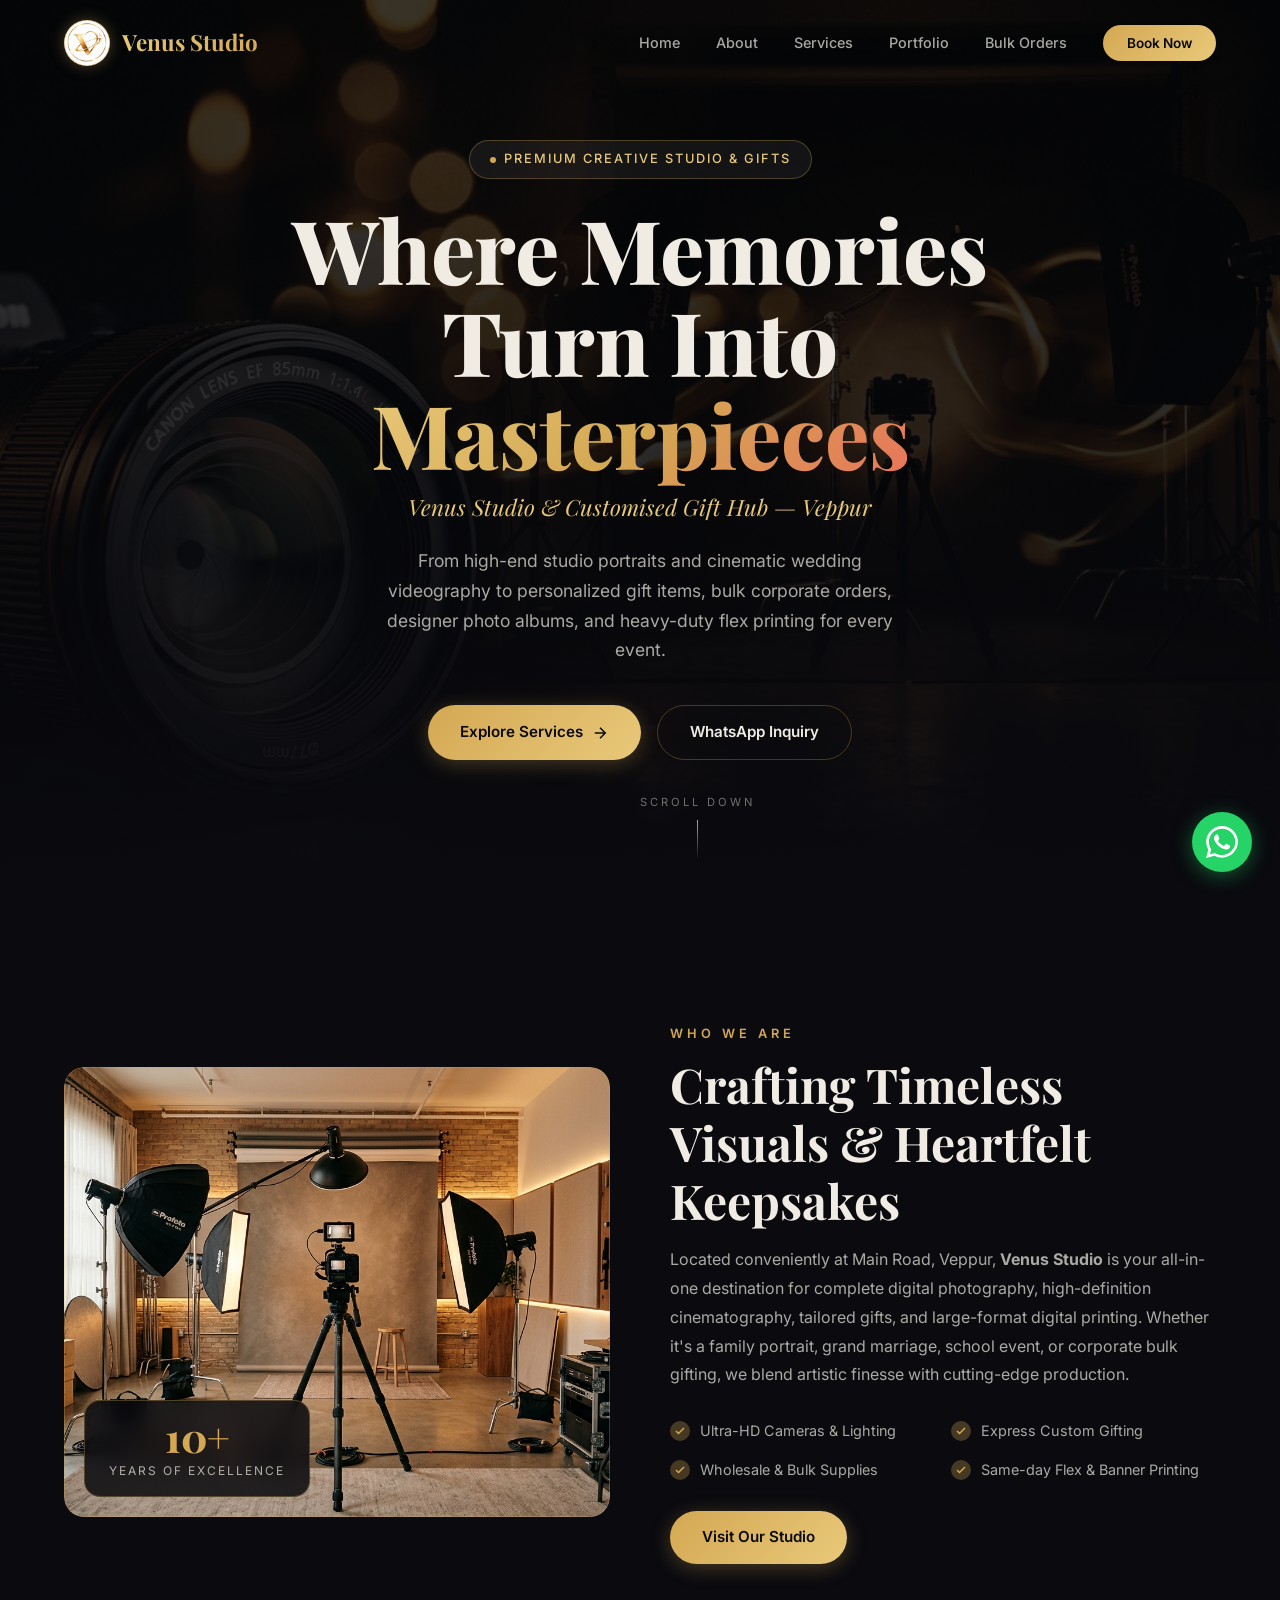
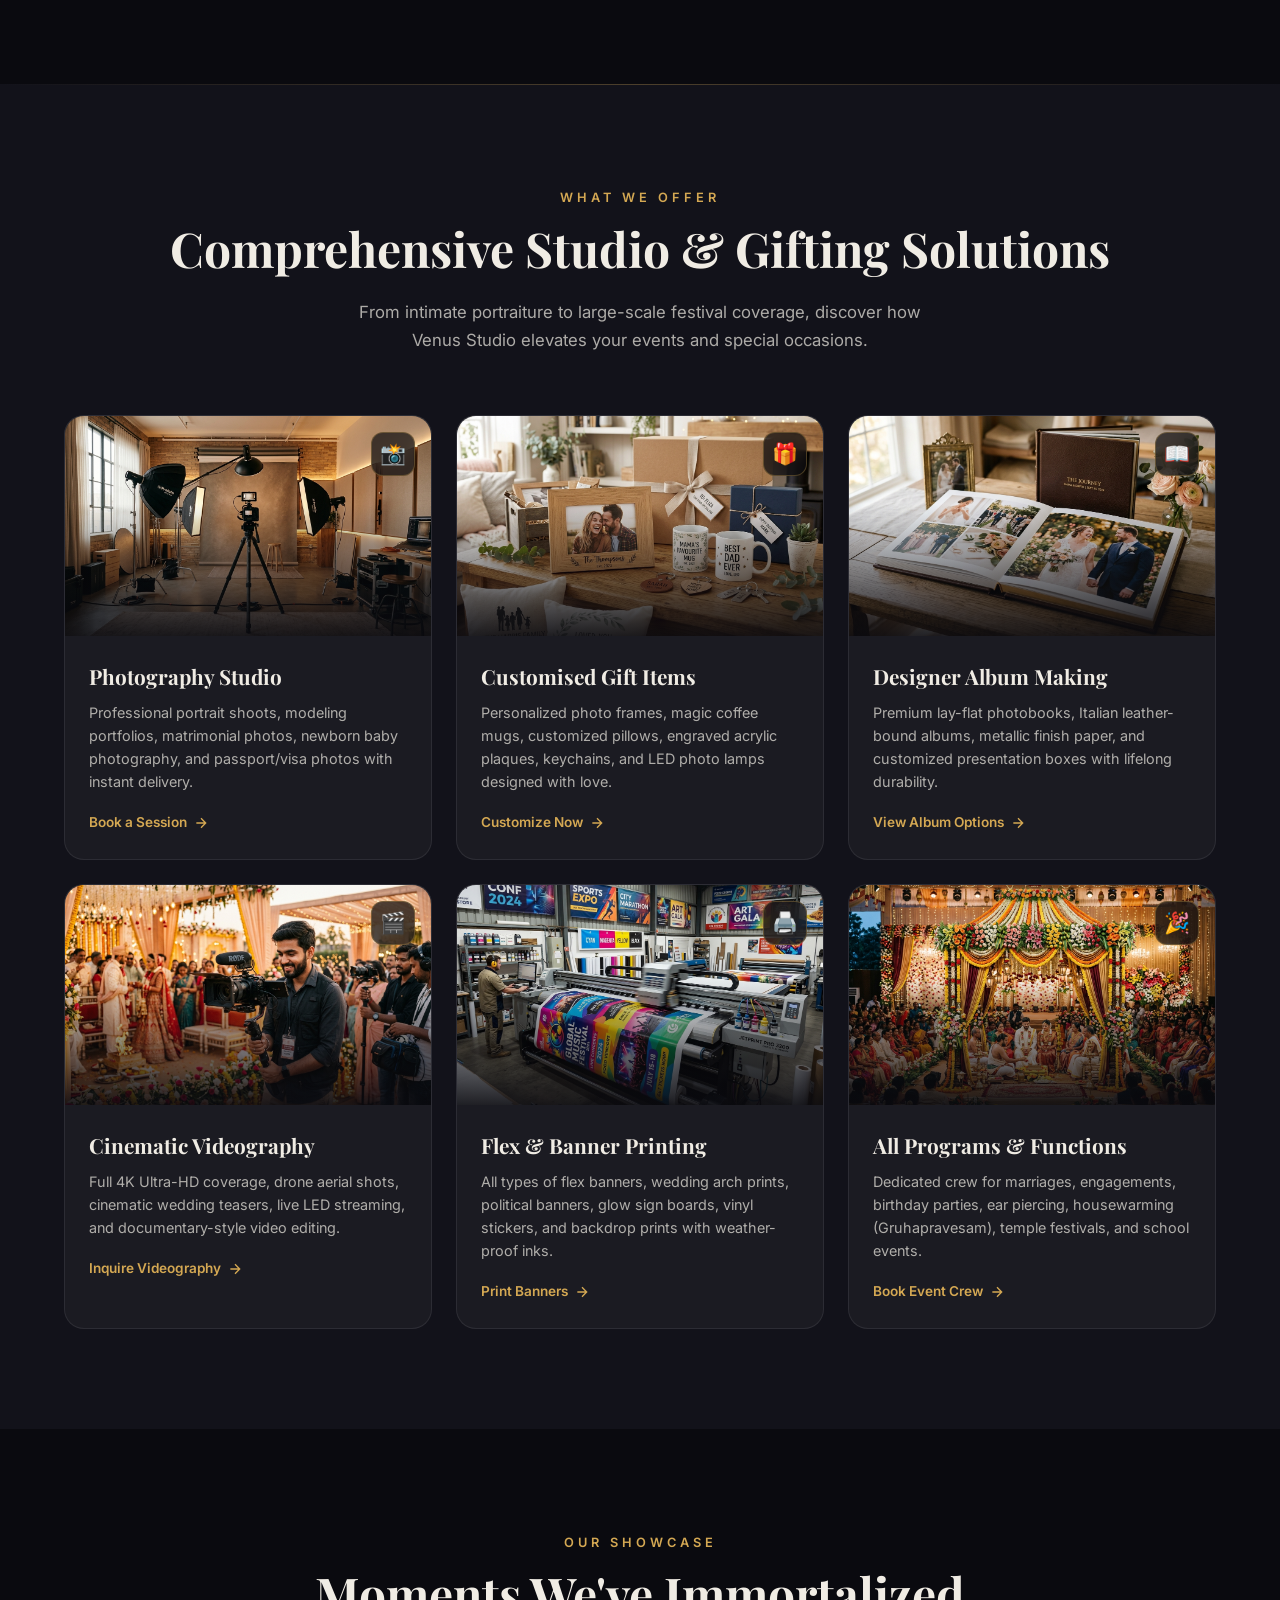
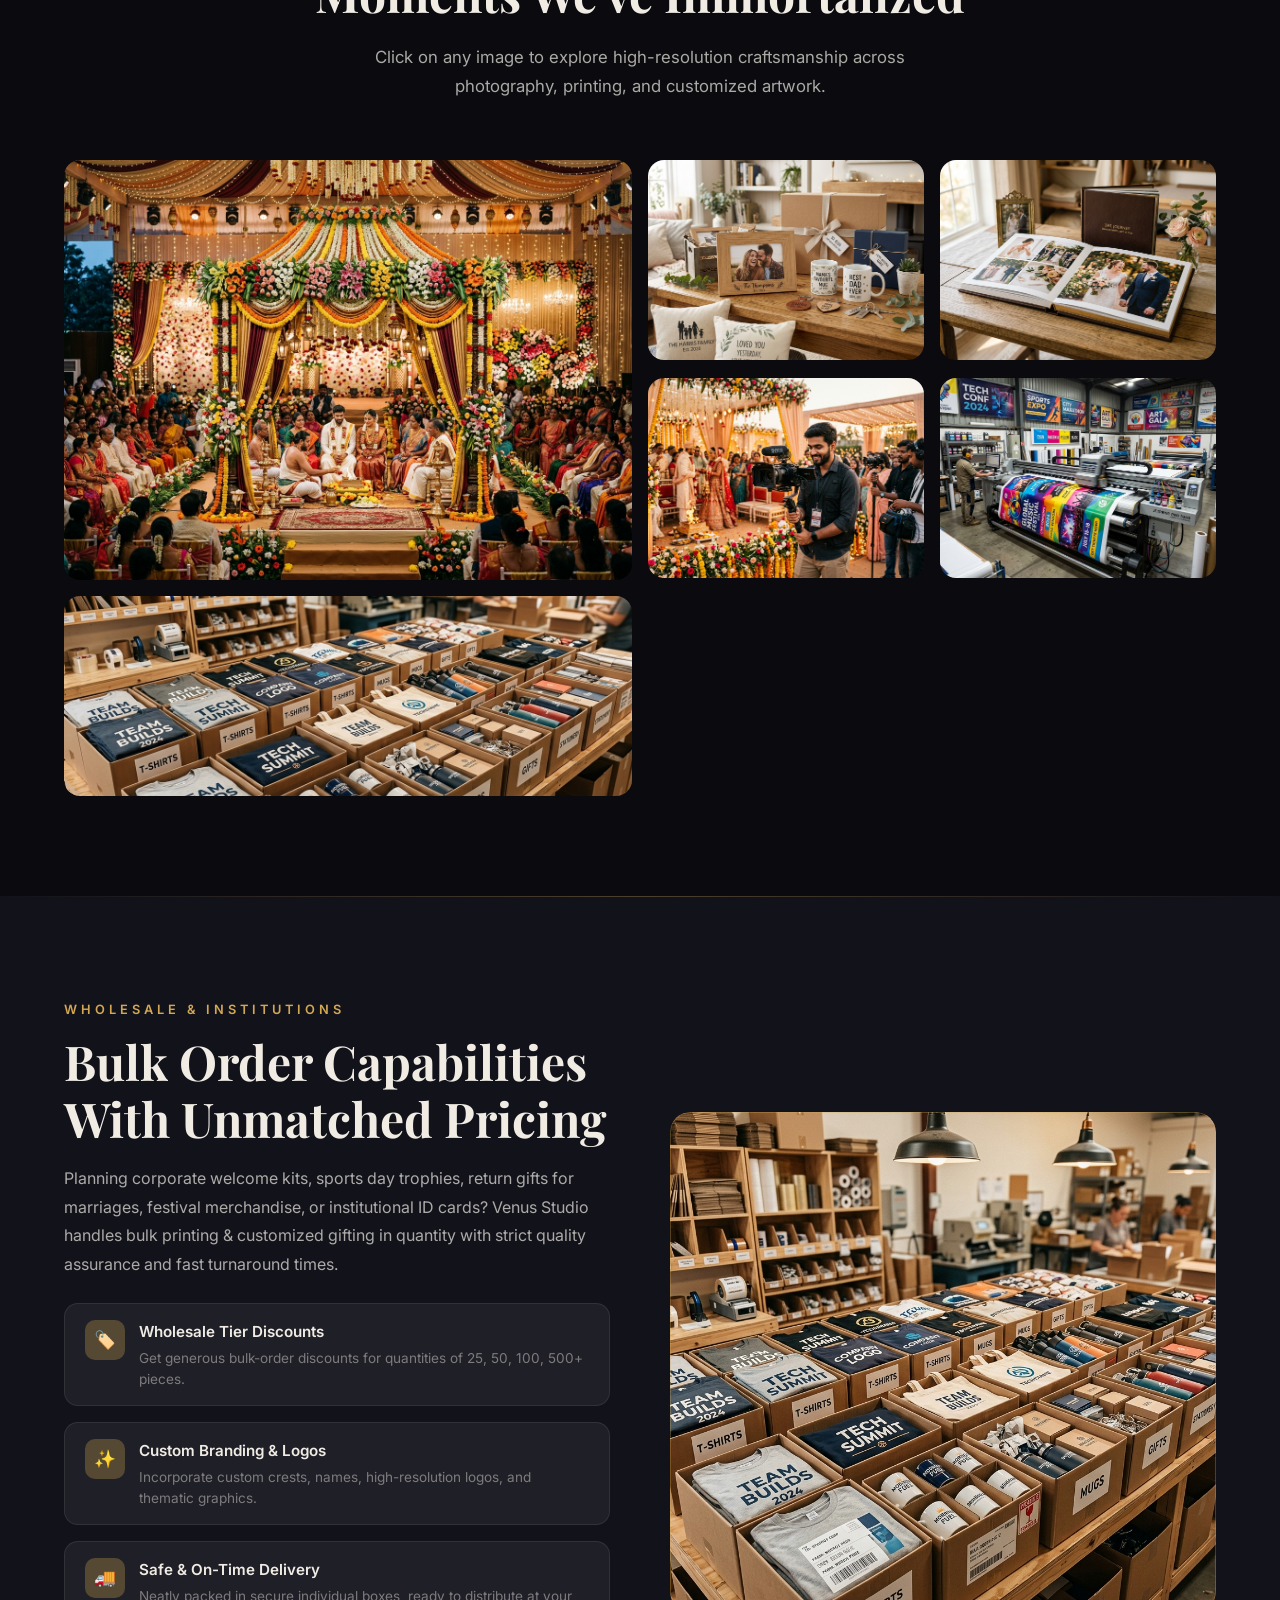
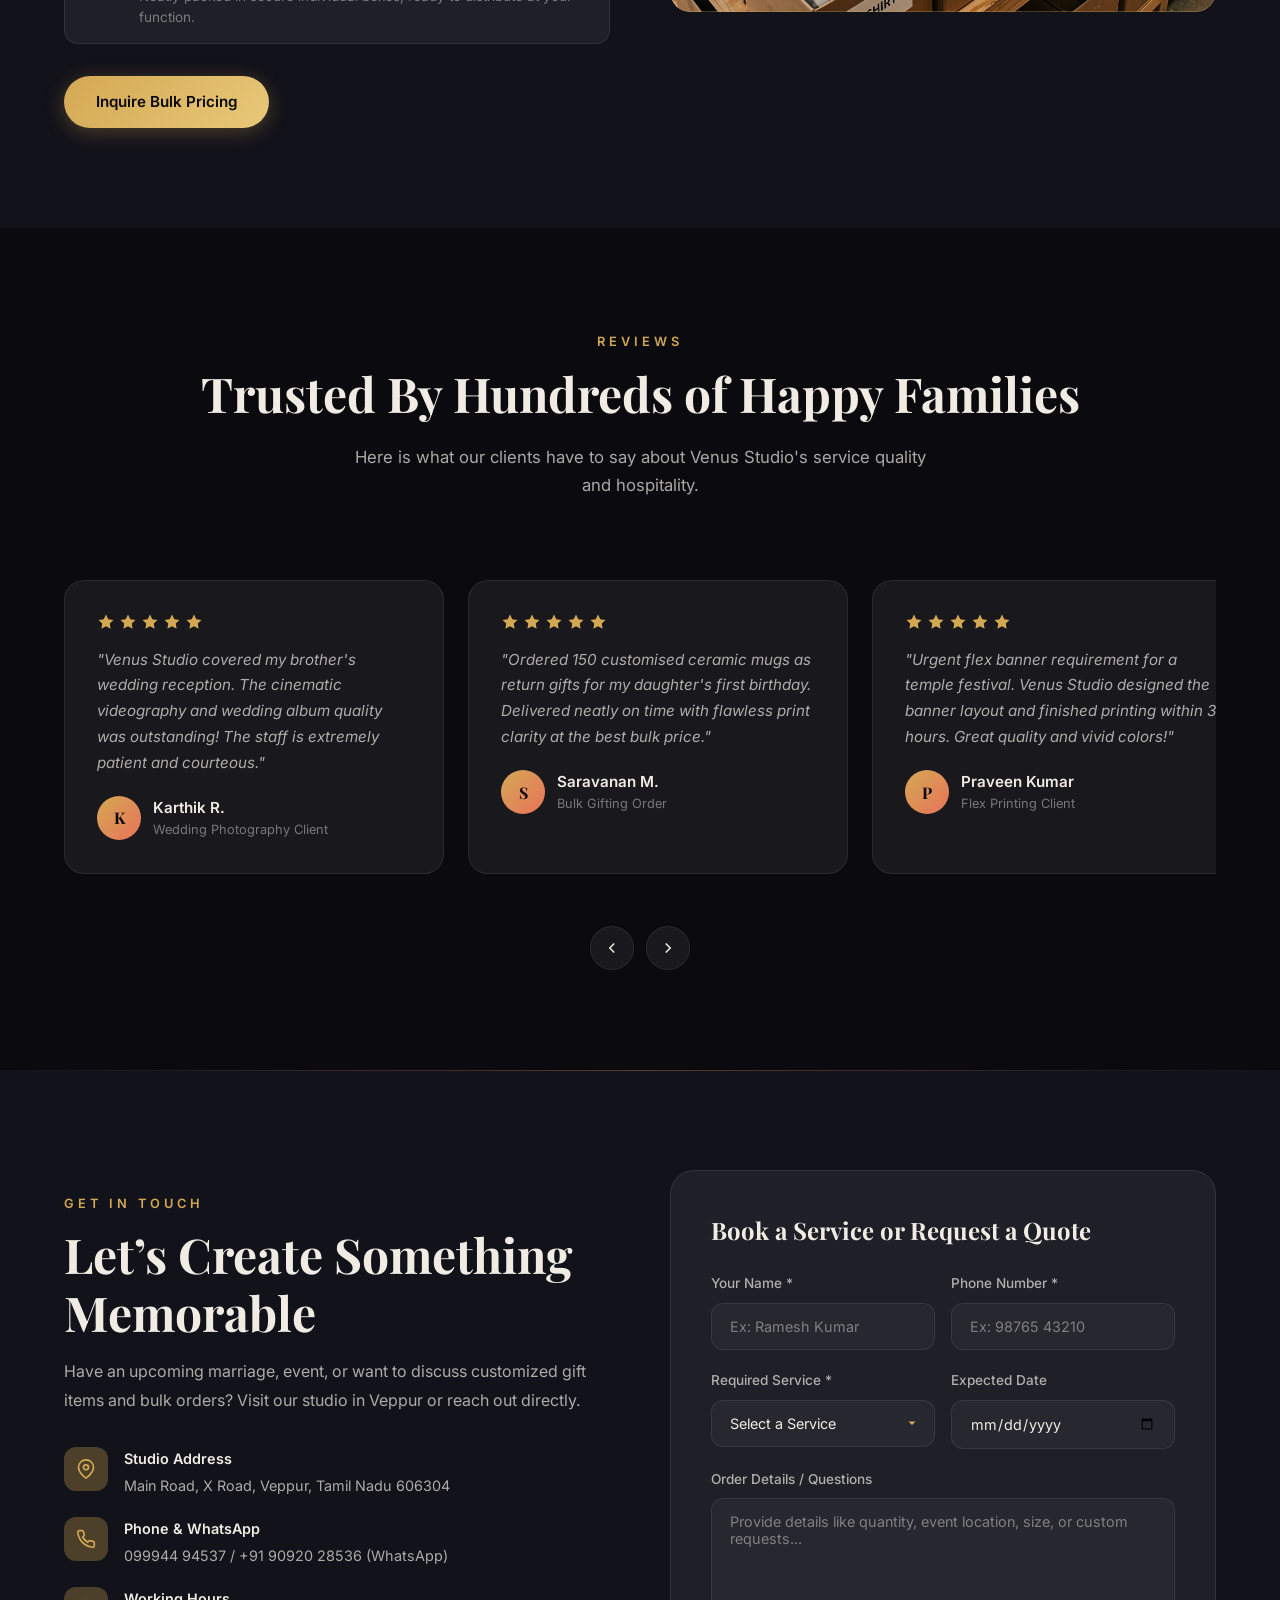
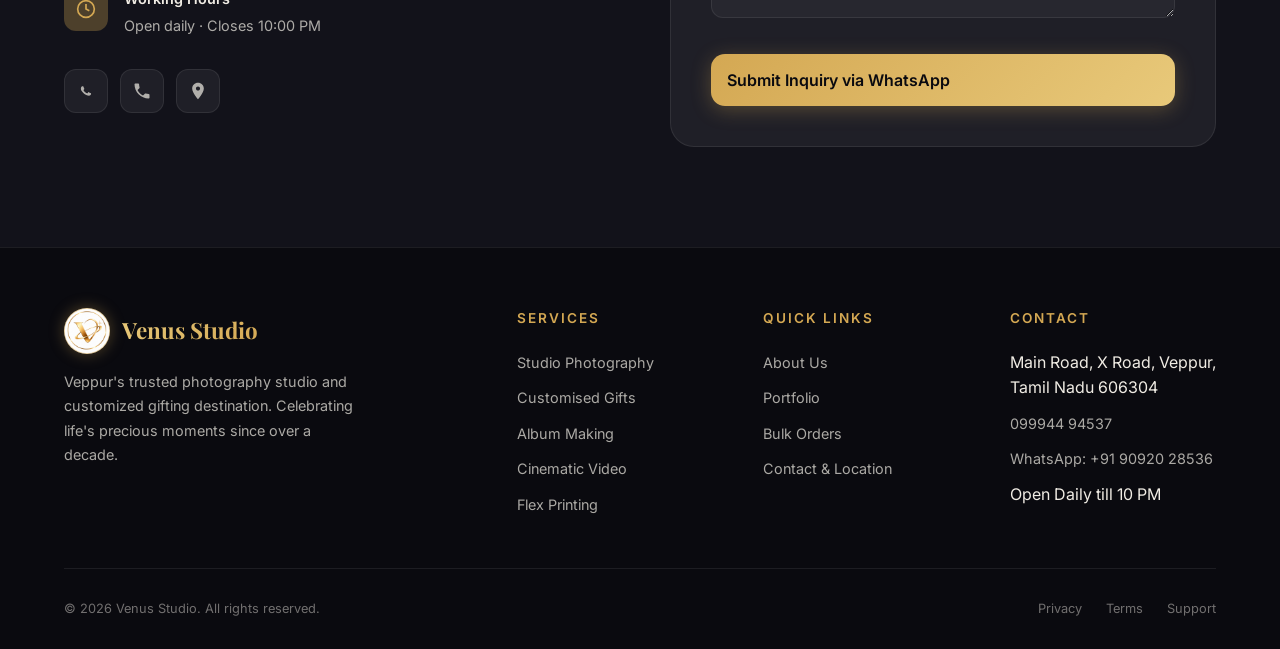
==== commit 99554ab3: "launch Venus Studio & Gifts website" ====
--- a/index.html
+++ b/index.html
@@ -13,9 +13,9 @@
   <meta property="og:type" content="website">
   <meta property="og:image" content="images/hero.jpg">
   
-  <!-- Stylesheet -->
+  <!-- Stylesheet & Favicon -->
   <link rel="stylesheet" href="styles.css">
-  <link rel="icon" href="data:image/svg+xml,<svg xmlns=%22http://www.w3.org/2000/svg%22 viewBox=%220 0 100 100%22><text y=%22.9em%22 font-size=%2290%22>✨</text></svg>">
+  <link rel="icon" type="image/png" href="images/logo.png">
 </head>
 <body>
 
@@ -24,7 +24,7 @@
     <nav class="navbar" id="navbar">
       <div class="container">
         <a href="#hero" class="nav-logo" aria-label="Venus Studio Home">
-          <div class="nav-logo-icon">V</div>
+          <img src="images/logo.png" alt="Venus Studio Logo" class="nav-logo-img">
           <span class="nav-logo-text">Venus Studio</span>
         </a>
 
@@ -75,7 +75,7 @@
             Explore Services
             <svg width="18" height="18" viewBox="0 0 24 24" fill="none" stroke="currentColor" stroke-width="2"><path d="M5 12h14M12 5l7 7-7 7"/></svg>
           </a>
-          <a href="https://wa.me/917904818177?text=Hi%20Venus%20Studio,%20I%20would%20like%20to%20inquire%20about%20your%20services" target="_blank" rel="noopener" class="btn btn-secondary">
+          <a href="https://wa.me/919092028536?text=Hi%20Venus%20Studio,%20I%20would%20like%20to%20inquire%20about%20your%20services" target="_blank" rel="noopener" class="btn btn-secondary">
             WhatsApp Inquiry
           </a>
         </div>
@@ -352,7 +352,7 @@
               </div>
             </div>
 
-            <a href="https://wa.me/917904818177?text=Hi%20Venus%20Studio,%20I%20have%20a%20bulk%20order%20enquiry" target="_blank" rel="noopener" class="btn btn-primary">
+            <a href="https://wa.me/919092028536?text=Hi%20Venus%20Studio,%20I%20have%20a%20bulk%20order%20enquiry" target="_blank" rel="noopener" class="btn btn-primary">
               Inquire Bulk Pricing
             </a>
           </div>
@@ -468,7 +468,7 @@
                 </div>
                 <div class="contact-detail-text">
                   <h4>Phone & WhatsApp</h4>
-                  <p><a href="tel:09994494537">099944 94537</a> / <a href="https://wa.me/917904818177" target="_blank" rel="noopener">+91 79048 18177 (WhatsApp)</a></p>
+                  <p><a href="tel:09994494537">099944 94537</a> / <a href="https://wa.me/919092028536" target="_blank" rel="noopener">+91 90920 28536 (WhatsApp)</a></p>
                 </div>
               </div>
 
@@ -484,7 +484,7 @@
             </div>
 
             <div class="contact-socials">
-              <a href="https://wa.me/917904818177" target="_blank" rel="noopener" class="social-link" aria-label="WhatsApp">
+              <a href="https://wa.me/919092028536" target="_blank" rel="noopener" class="social-link" aria-label="WhatsApp">
                 <svg viewBox="0 0 24 24"><path d="M17.472 14.382c-.301-.15-1.78-.878-2.056-.978-.276-.101-.477-.15-.678.15-.2.301-.778.979-.954 1.18-.176.2-.351.226-.653.075-.301-.15-1.272-.469-2.423-1.496-.896-.798-1.502-1.784-1.678-2.085-.176-.301-.019-.464.132-.614.136-.135.301-.351.452-.527.15-.175.2-.301.3-.501.101-.2.051-.376-.025-.526-.075-.15-.678-1.636-.929-2.241-.244-.59-.492-.51-.678-.52-.176-.008-.377-.01-.578-.01-.201 0-.528.075-.804.376-.276.301-1.055 1.03-1.055 2.511s1.08 2.912 1.231 3.113c.15.201 2.125 3.245 5.148 4.552.719.311 1.28.497 1.718.636.723.23 1.381.197 1.901.12.579-.087 1.78-.728 2.03-1.431.251-.703.251-1.305.176-1.431-.075-.126-.276-.201-.577-.352z"/></svg>
               </a>
               <a href="tel:09994494537" class="social-link" aria-label="Call Now">
@@ -559,7 +559,7 @@
       <div class="footer-grid">
         <div class="footer-brand">
           <div class="nav-logo">
-            <div class="nav-logo-icon">V</div>
+            <img src="images/logo.png" alt="Venus Studio Logo" class="nav-logo-img">
             <span class="nav-logo-text">Venus Studio</span>
           </div>
           <p>Veppur's trusted photography studio and customized gifting destination. Celebrating life's precious moments since over a decade.</p>
@@ -591,7 +591,7 @@
           <ul>
             <li>Main Road, X Road, Veppur, Tamil Nadu 606304</li>
             <li><a href="tel:09994494537">099944 94537</a></li>
-            <li><a href="https://wa.me/917904818177" target="_blank" rel="noopener">WhatsApp: +91 79048 18177</a></li>
+            <li><a href="https://wa.me/919092028536" target="_blank" rel="noopener">WhatsApp: +91 90920 28536</a></li>
             <li>Open Daily till 10 PM</li>
           </ul>
         </div>
@@ -609,7 +609,7 @@
   </footer>
 
   <!-- Floating WhatsApp Action Button -->
-  <a href="https://wa.me/917904818177?text=Hi%20Venus%20Studio,%20I%20would%20like%20to%20know%20more%20about%20your%20services" target="_blank" rel="noopener" class="whatsapp-float" aria-label="Chat with Venus Studio on WhatsApp">
+  <a href="https://wa.me/919092028536?text=Hi%20Venus%20Studio,%20I%20would%20like%20to%20know%20more%20about%20your%20services" target="_blank" rel="noopener" class="whatsapp-float" aria-label="Chat with Venus Studio on WhatsApp">
     <svg viewBox="0 0 24 24"><path d="M.057 24l1.687-6.163c-1.041-1.804-1.588-3.849-1.587-5.946.003-6.556 5.338-11.891 11.893-11.891 3.181.001 6.167 1.24 8.413 3.488 2.245 2.248 3.481 5.236 3.48 8.414-.003 6.557-5.338 11.892-11.893 11.892-1.99-.001-3.951-.5-5.688-1.448l-6.305 1.654zm6.597-3.807c1.676.995 3.276 1.591 5.392 1.592 5.448 0 9.886-4.434 9.889-9.885.002-5.462-4.415-9.89-9.881-9.892-5.452 0-9.887 4.434-9.889 9.884-.001 2.225.651 3.891 1.746 5.634l-.999 3.648 3.742-.981zm11.387-5.464c-.074-.124-.272-.198-.57-.347-.297-.149-1.758-.868-2.031-.967-.272-.099-.47-.149-.669.149-.198.297-.768.967-.941 1.165-.173.198-.347.223-.644.074-.297-.149-1.255-.462-2.39-1.475-.883-.788-1.48-1.761-1.653-2.059-.173-.297-.018-.458.13-.606.134-.133.297-.347.446-.521.151-.172.2-.296.3-.495.099-.198.05-.372-.025-.521-.075-.148-.669-1.611-.916-2.206-.242-.579-.487-.501-.669-.51-.173-.008-.371-.01-.57-.01-.198 0-.52.074-.792.372s-1.04 1.015-1.04 2.479 1.065 2.876 1.213 3.074c.149.198 2.095 3.2 5.076 4.487.709.306 1.263.489 1.694.626.712.226 1.36.194 1.872.118.571-.085 1.758-.719 2.006-1.413.248-.695.248-1.29.173-1.414z"/></svg>
     <span class="tooltip">Chat with Venus Studio</span>
   </a>
--- a/styles.css
+++ b/styles.css
@@ -231,6 +231,23 @@
   font-size: 1.3rem;
   font-weight: 800;
   color: var(--bg-primary);
+}
+
+.nav-logo-img {
+  width: 46px;
+  height: 46px;
+  border-radius: 50%;
+  display: block;
+  object-fit: cover;
+  background-color: #ffffff;
+  border: 1.5px solid rgba(212, 168, 83, 0.5);
+  box-shadow: 0 0 15px rgba(212, 168, 83, 0.35);
+  transition: transform 0.4s var(--ease-spring), box-shadow 0.4s var(--ease-out);
+}
+
+.nav-logo:hover .nav-logo-img {
+  transform: scale(1.08);
+  box-shadow: 0 0 25px rgba(212, 168, 83, 0.55);
 }
 
 .nav-logo-text {
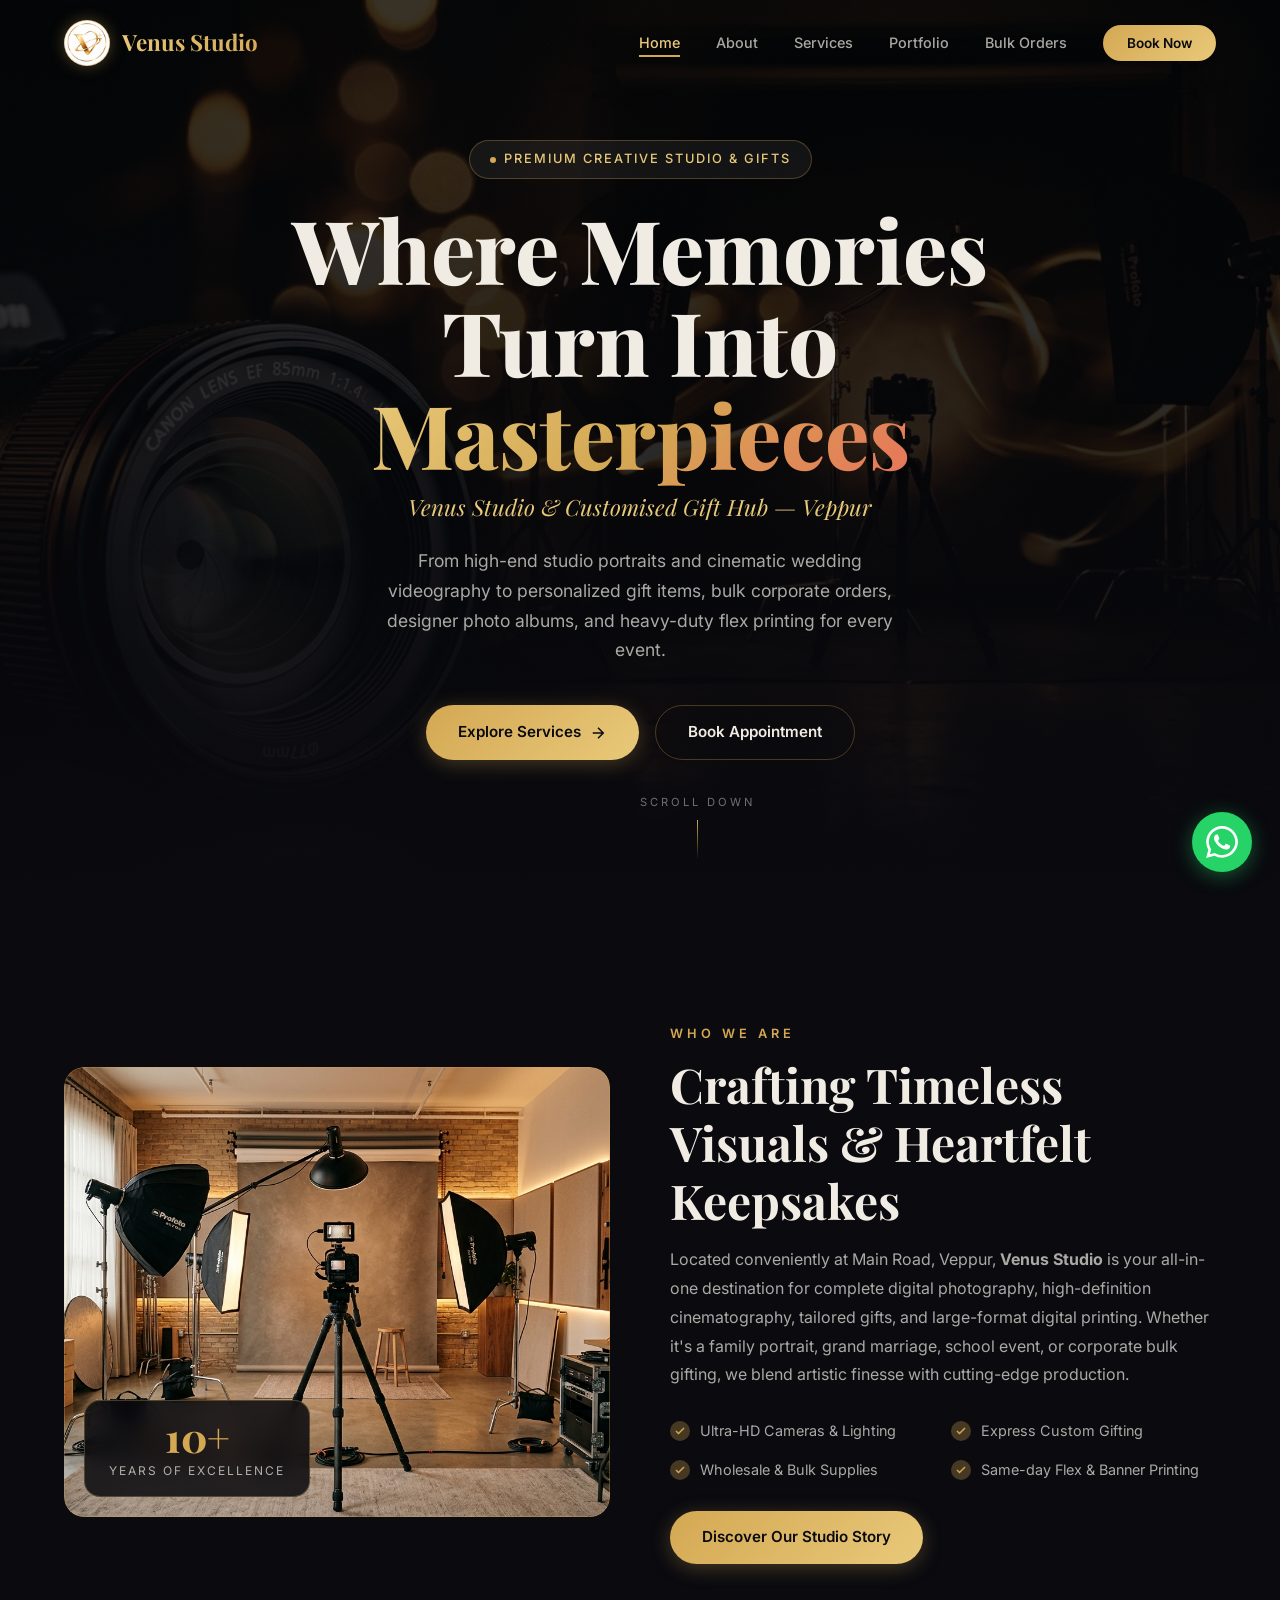
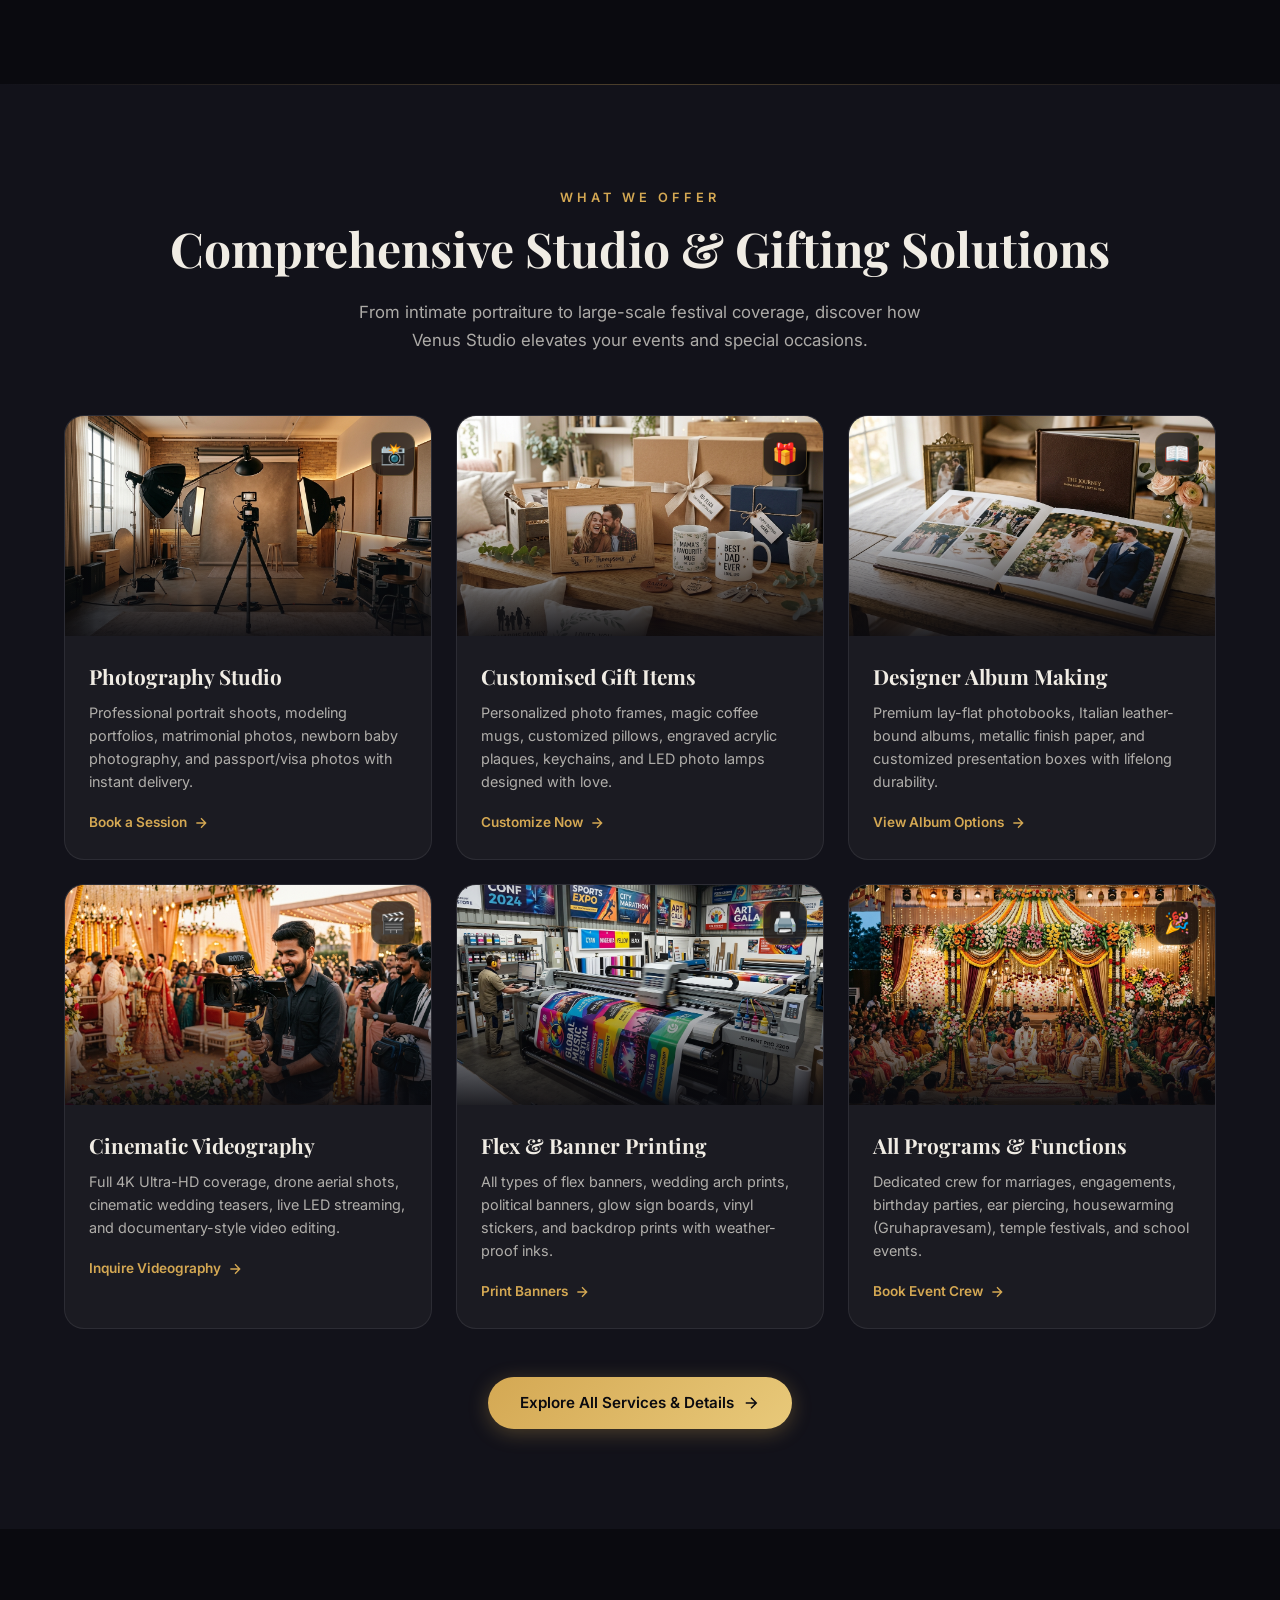
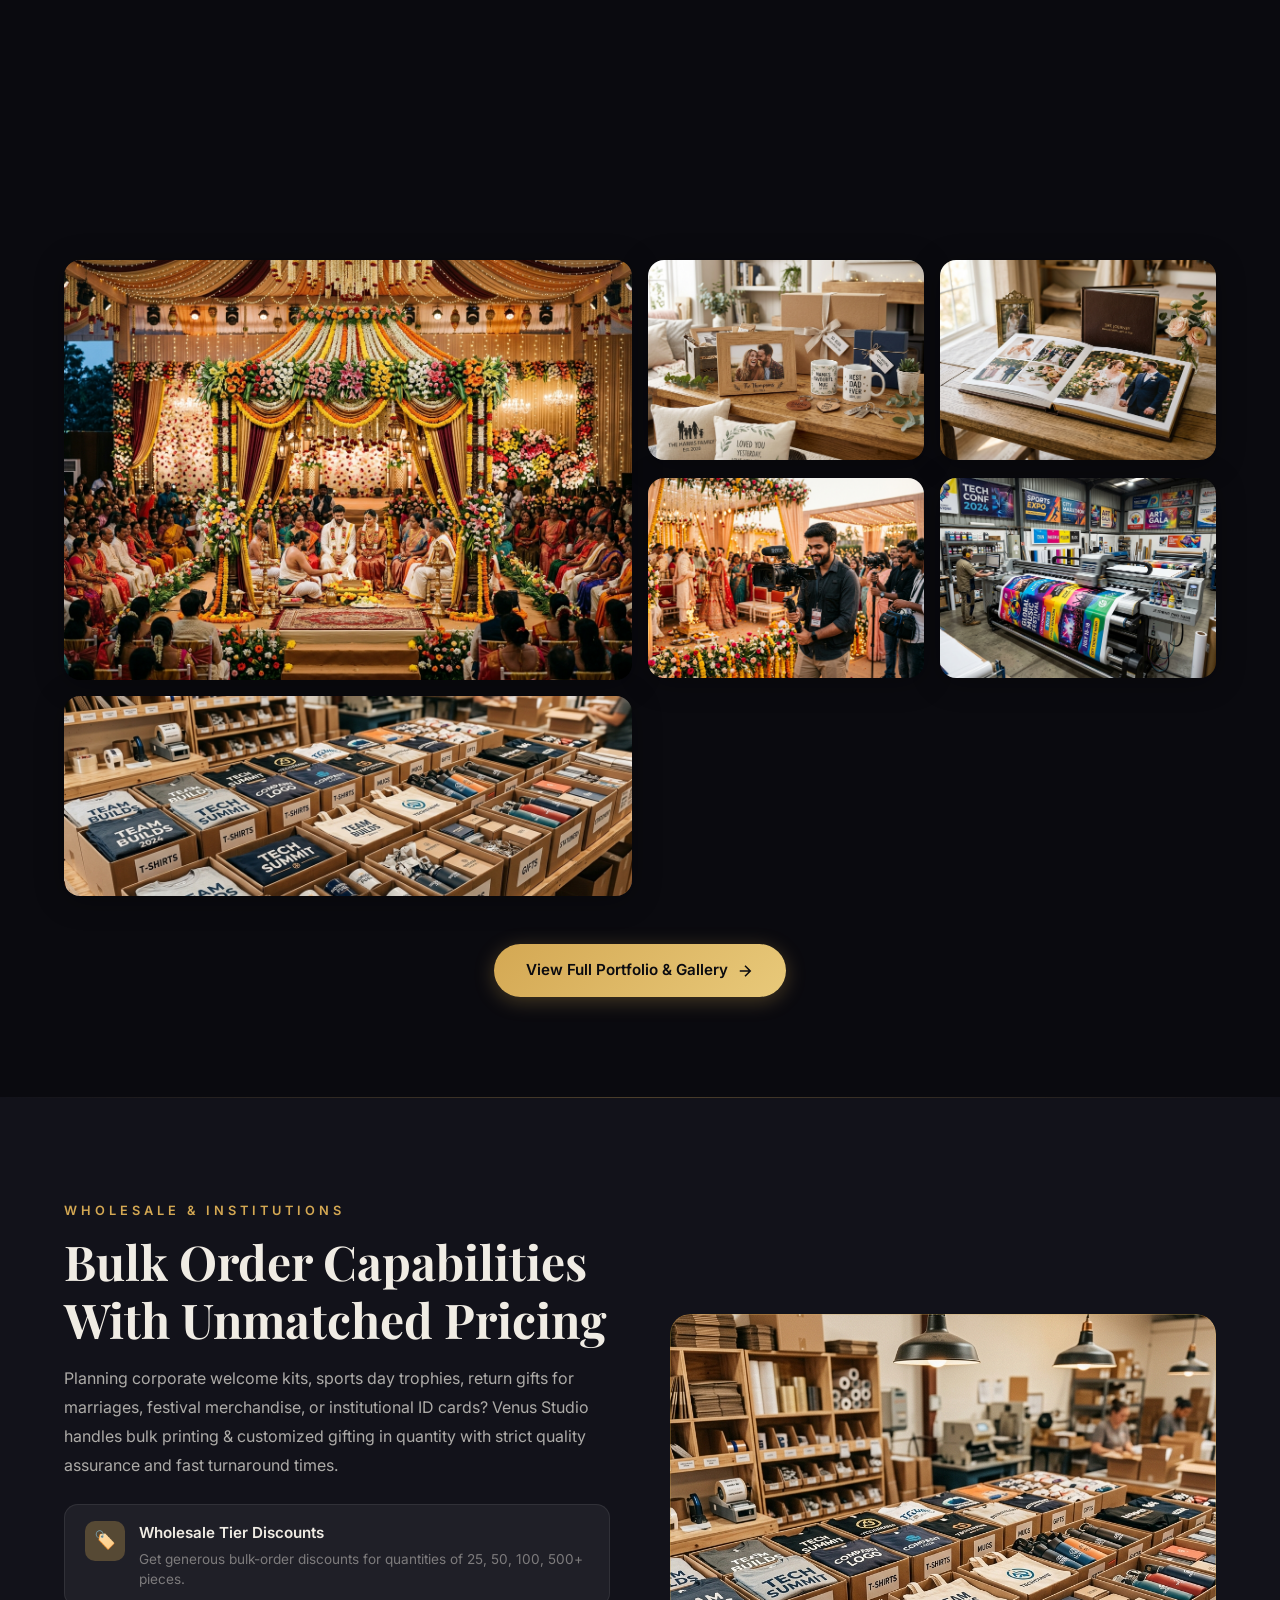
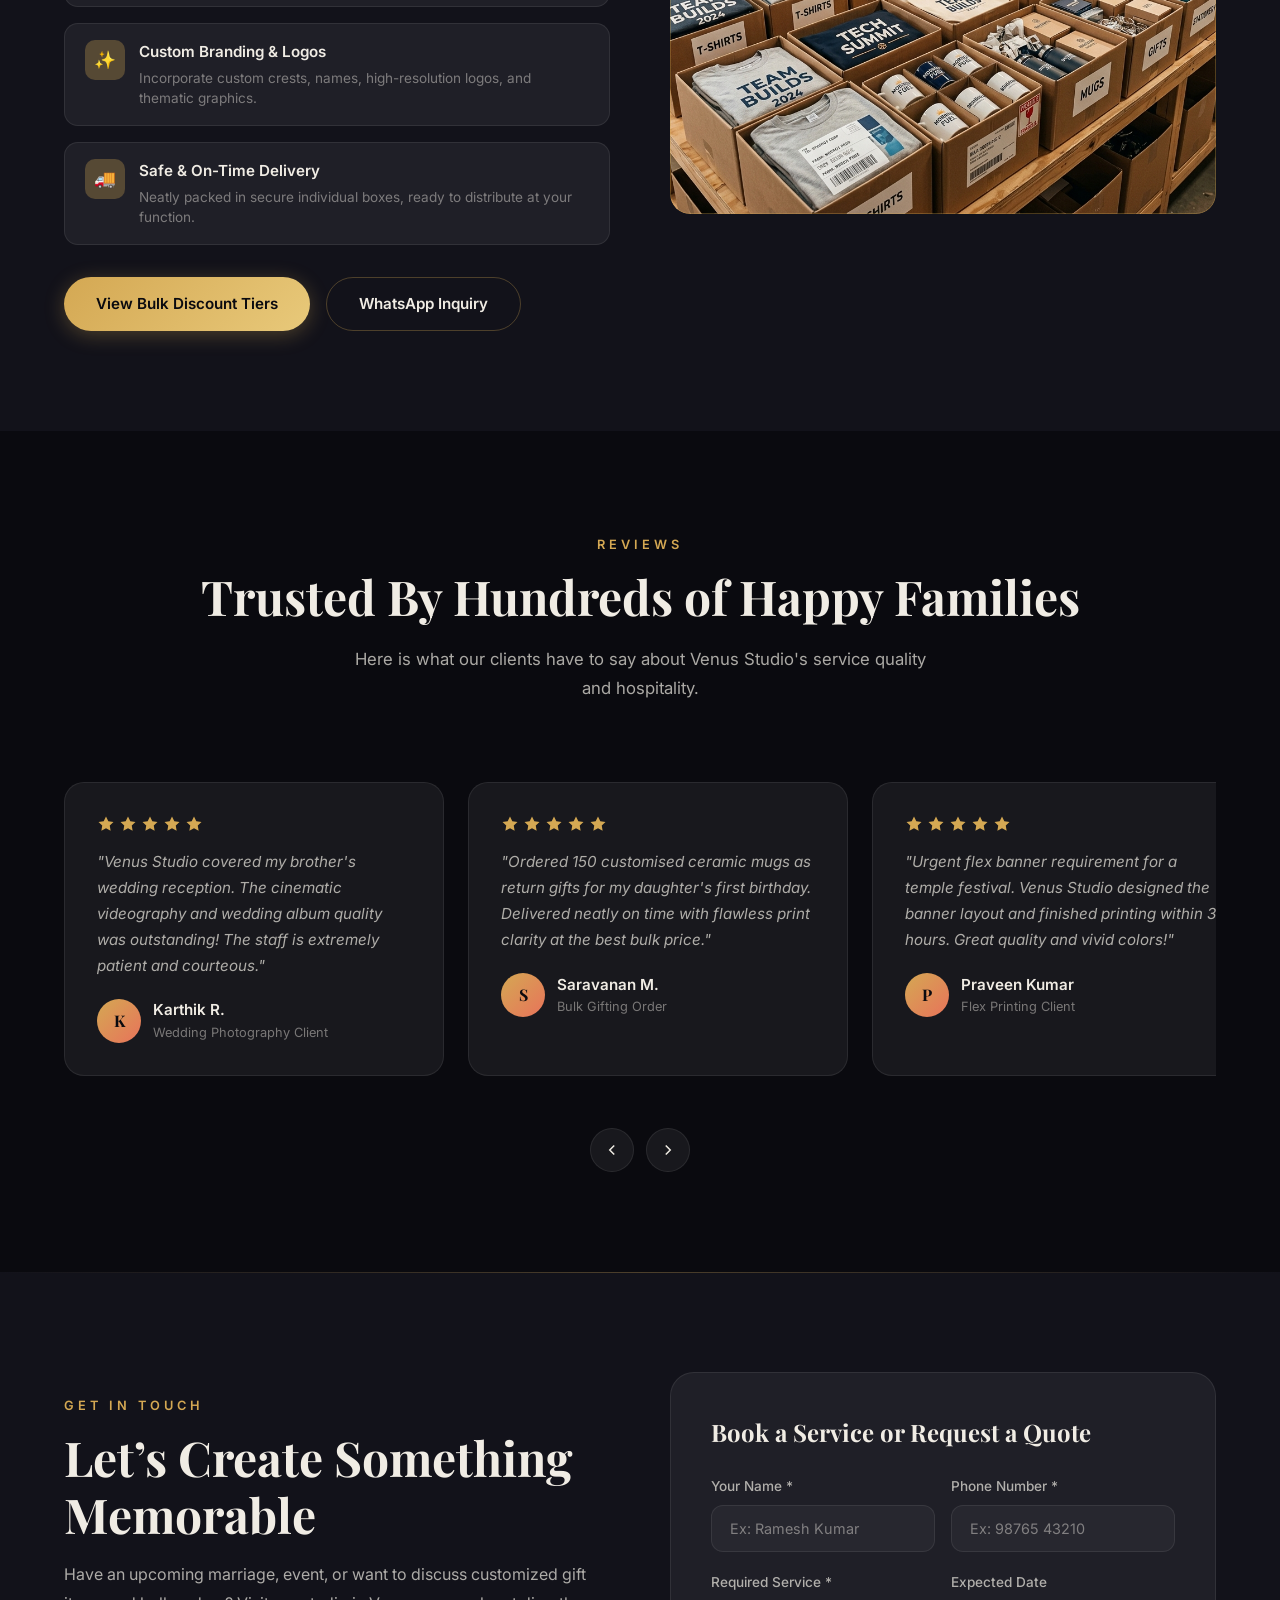
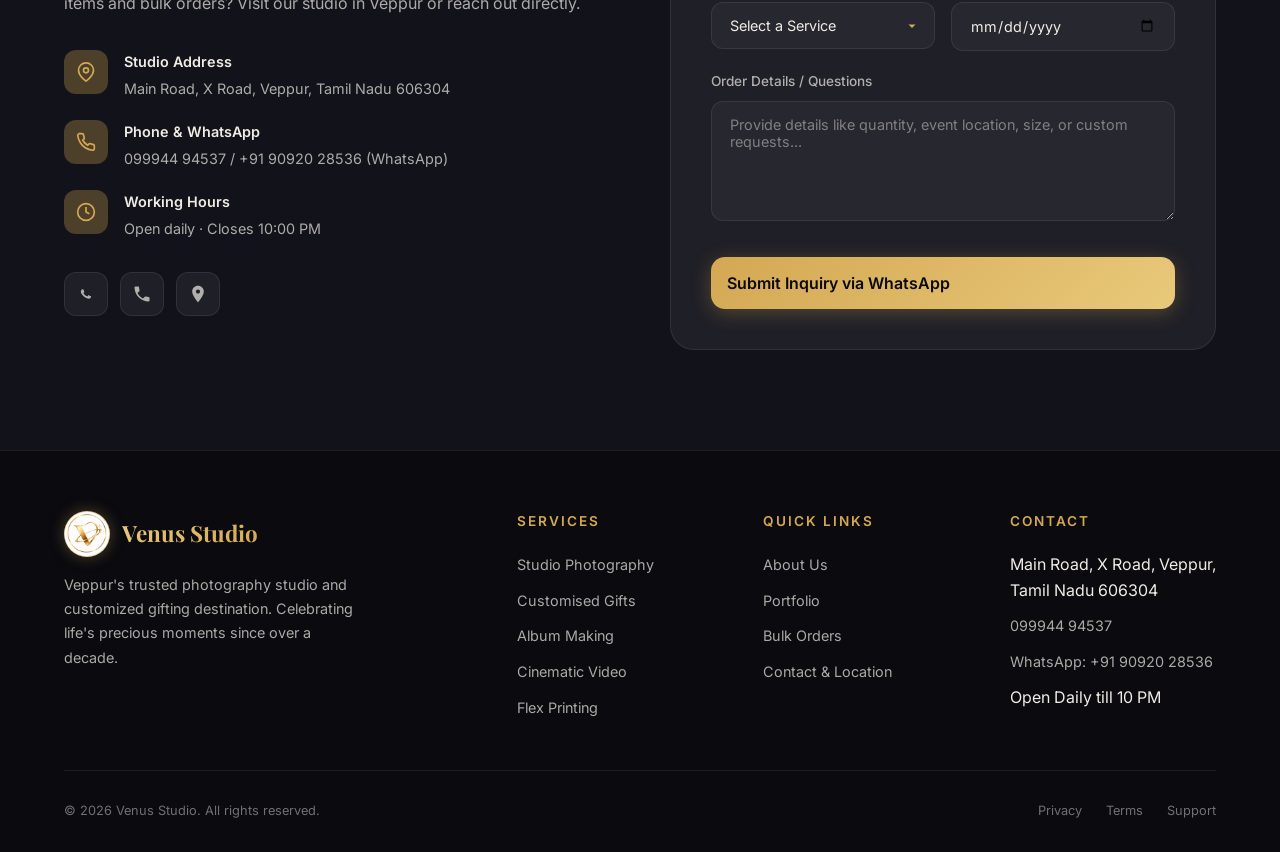
==== commit 0b992a7d: "split pagess" ====
--- a/index.html
+++ b/index.html
@@ -29,12 +29,12 @@
         </a>
 
         <ul class="nav-links" id="navLinks">
-          <li><a href="#hero">Home</a></li>
-          <li><a href="#about">About</a></li>
-          <li><a href="#services">Services</a></li>
-          <li><a href="#gallery">Portfolio</a></li>
-          <li><a href="#bulk">Bulk Orders</a></li>
-          <li><a href="#contact" class="nav-cta">Book Now</a></li>
+          <li><a href="index.html" class="active">Home</a></li>
+          <li><a href="about.html">About</a></li>
+          <li><a href="services.html">Services</a></li>
+          <li><a href="portfolio.html">Portfolio</a></li>
+          <li><a href="bulk-orders.html">Bulk Orders</a></li>
+          <li><a href="contact.html" class="nav-cta">Book Now</a></li>
         </ul>
 
         <button class="hamburger" id="hamburger" aria-label="Toggle menu">
@@ -71,12 +71,12 @@
         </p>
 
         <div class="hero-buttons">
-          <a href="#services" class="btn btn-primary">
+          <a href="services.html" class="btn btn-primary">
             Explore Services
             <svg width="18" height="18" viewBox="0 0 24 24" fill="none" stroke="currentColor" stroke-width="2"><path d="M5 12h14M12 5l7 7-7 7"/></svg>
           </a>
-          <a href="https://wa.me/919092028536?text=Hi%20Venus%20Studio,%20I%20would%20like%20to%20inquire%20about%20your%20services" target="_blank" rel="noopener" class="btn btn-secondary">
-            WhatsApp Inquiry
+          <a href="contact.html" class="btn btn-secondary">
+            Book Appointment
           </a>
         </div>
       </div>
@@ -133,7 +133,7 @@
               </div>
             </div>
 
-            <a href="#contact" class="btn btn-primary">Visit Our Studio</a>
+            <a href="about.html" class="btn btn-primary">Discover Our Studio Story</a>
           </div>
         </div>
       </div>
@@ -160,7 +160,7 @@
             <div class="service-card-body">
               <h3>Photography Studio</h3>
               <p>Professional portrait shoots, modeling portfolios, matrimonial photos, newborn baby photography, and passport/visa photos with instant delivery.</p>
-              <a href="#contact" class="service-card-link">
+              <a href="services.html#photography" class="service-card-link">
                 <span>Book a Session</span>
                 <svg viewBox="0 0 24 24" fill="none" stroke-width="2"><path d="M5 12h14M12 5l7 7-7 7"/></svg>
               </a>
@@ -176,7 +176,7 @@
             <div class="service-card-body">
               <h3>Customised Gift Items</h3>
               <p>Personalized photo frames, magic coffee mugs, customized pillows, engraved acrylic plaques, keychains, and LED photo lamps designed with love.</p>
-              <a href="#contact" class="service-card-link">
+              <a href="services.html#gifts" class="service-card-link">
                 <span>Customize Now</span>
                 <svg viewBox="0 0 24 24" fill="none" stroke-width="2"><path d="M5 12h14M12 5l7 7-7 7"/></svg>
               </a>
@@ -192,7 +192,7 @@
             <div class="service-card-body">
               <h3>Designer Album Making</h3>
               <p>Premium lay-flat photobooks, Italian leather-bound albums, metallic finish paper, and customized presentation boxes with lifelong durability.</p>
-              <a href="#contact" class="service-card-link">
+              <a href="services.html#album" class="service-card-link">
                 <span>View Album Options</span>
                 <svg viewBox="0 0 24 24" fill="none" stroke-width="2"><path d="M5 12h14M12 5l7 7-7 7"/></svg>
               </a>
@@ -208,7 +208,7 @@
             <div class="service-card-body">
               <h3>Cinematic Videography</h3>
               <p>Full 4K Ultra-HD coverage, drone aerial shots, cinematic wedding teasers, live LED streaming, and documentary-style video editing.</p>
-              <a href="#contact" class="service-card-link">
+              <a href="services.html#videography" class="service-card-link">
                 <span>Inquire Videography</span>
                 <svg viewBox="0 0 24 24" fill="none" stroke-width="2"><path d="M5 12h14M12 5l7 7-7 7"/></svg>
               </a>
@@ -224,7 +224,7 @@
             <div class="service-card-body">
               <h3>Flex & Banner Printing</h3>
               <p>All types of flex banners, wedding arch prints, political banners, glow sign boards, vinyl stickers, and backdrop prints with weather-proof inks.</p>
-              <a href="#contact" class="service-card-link">
+              <a href="services.html#flex" class="service-card-link">
                 <span>Print Banners</span>
                 <svg viewBox="0 0 24 24" fill="none" stroke-width="2"><path d="M5 12h14M12 5l7 7-7 7"/></svg>
               </a>
@@ -240,12 +240,19 @@
             <div class="service-card-body">
               <h3>All Programs & Functions</h3>
               <p>Dedicated crew for marriages, engagements, birthday parties, ear piercing, housewarming (Gruhapravesam), temple festivals, and school events.</p>
-              <a href="#contact" class="service-card-link">
+              <a href="services.html#events" class="service-card-link">
                 <span>Book Event Crew</span>
                 <svg viewBox="0 0 24 24" fill="none" stroke-width="2"><path d="M5 12h14M12 5l7 7-7 7"/></svg>
               </a>
             </div>
           </article>
+        </div>
+
+        <div style="text-align: center; margin-top: 48px;">
+          <a href="services.html" class="btn btn-primary">
+            Explore All Services & Details
+            <svg width="18" height="18" viewBox="0 0 24 24" fill="none" stroke="currentColor" stroke-width="2"><path d="M5 12h14M12 5l7 7-7 7"/></svg>
+          </a>
         </div>
       </div>
     </section>
@@ -303,6 +310,13 @@
               <svg viewBox="0 0 24 24" fill="none" stroke-width="2"><circle cx="11" cy="11" r="8"></circle><line x1="21" y1="21" x2="16.65" y2="16.65"></line><line x1="11" y1="8" x2="11" y2="14"></line><line x1="8" y1="11" x2="14" y2="11"></line></svg>
             </div>
           </div>
+        </div>
+
+        <div style="text-align: center; margin-top: 48px;">
+          <a href="portfolio.html" class="btn btn-primary">
+            View Full Portfolio & Gallery
+            <svg width="18" height="18" viewBox="0 0 24 24" fill="none" stroke="currentColor" stroke-width="2"><path d="M5 12h14M12 5l7 7-7 7"/></svg>
+          </a>
         </div>
       </div>
     </section>
@@ -352,9 +366,14 @@
               </div>
             </div>
 
-            <a href="https://wa.me/919092028536?text=Hi%20Venus%20Studio,%20I%20have%20a%20bulk%20order%20enquiry" target="_blank" rel="noopener" class="btn btn-primary">
-              Inquire Bulk Pricing
-            </a>
+            <div style="display: flex; gap: 16px; flex-wrap: wrap; margin-top: 24px;">
+              <a href="bulk-orders.html" class="btn btn-primary">
+                View Bulk Discount Tiers
+              </a>
+              <a href="https://wa.me/919092028536?text=Hi%20Venus%20Studio,%20I%20have%20a%20bulk%20order%20enquiry" target="_blank" rel="noopener" class="btn btn-secondary">
+                WhatsApp Inquiry
+              </a>
+            </div>
           </div>
 
           <div class="bulk-image reveal-right">
@@ -568,21 +587,21 @@
         <div class="footer-col">
           <h4>Services</h4>
           <ul>
-            <li><a href="#services">Studio Photography</a></li>
-            <li><a href="#services">Customised Gifts</a></li>
-            <li><a href="#services">Album Making</a></li>
-            <li><a href="#services">Cinematic Video</a></li>
-            <li><a href="#services">Flex Printing</a></li>
+            <li><a href="services.html#photography">Studio Photography</a></li>
+            <li><a href="services.html#gifts">Customised Gifts</a></li>
+            <li><a href="services.html#album">Album Making</a></li>
+            <li><a href="services.html#videography">Cinematic Video</a></li>
+            <li><a href="services.html#flex">Flex Printing</a></li>
           </ul>
         </div>
 
         <div class="footer-col">
           <h4>Quick Links</h4>
           <ul>
-            <li><a href="#about">About Us</a></li>
-            <li><a href="#gallery">Portfolio</a></li>
-            <li><a href="#bulk">Bulk Orders</a></li>
-            <li><a href="#contact">Contact & Location</a></li>
+            <li><a href="about.html">About Us</a></li>
+            <li><a href="portfolio.html">Portfolio</a></li>
+            <li><a href="bulk-orders.html">Bulk Orders</a></li>
+            <li><a href="contact.html">Contact & Location</a></li>
           </ul>
         </div>
 
--- a/styles.css
+++ b/styles.css
@@ -285,11 +285,13 @@
   transition: width 0.3s var(--ease-out);
 }
 
-.nav-links a:hover {
+.nav-links a:hover,
+.nav-links a.active {
   color: var(--gold-light);
 }
 
-.nav-links a:hover::after {
+.nav-links a:hover::after,
+.nav-links a.active::after {
   width: 100%;
 }
 
@@ -1750,3 +1752,620 @@
     height: 28px;
   }
 }
+
+/* ============================================
+   SUBPAGE STYLES & COMPONENTS
+   ============================================ */
+
+/* Page Hero Banner */
+.page-hero {
+  position: relative;
+  padding: 160px 0 80px;
+  background: radial-gradient(circle at 50% 20%, rgba(212, 168, 83, 0.12) 0%, rgba(10, 10, 15, 0.98) 70%),
+              linear-gradient(180deg, #0a0a0f 0%, #12121a 100%);
+  border-bottom: 1px solid var(--border-subtle);
+  overflow: hidden;
+  text-align: center;
+}
+
+.page-hero::before {
+  content: '';
+  position: absolute;
+  top: 0;
+  left: 0;
+  right: 0;
+  bottom: 0;
+  background: radial-gradient(circle at 80% 30%, rgba(232, 115, 90, 0.08), transparent 50%),
+              radial-gradient(circle at 20% 70%, rgba(212, 168, 83, 0.08), transparent 50%);
+  pointer-events: none;
+}
+
+.page-hero .container {
+  position: relative;
+  z-index: 2;
+}
+
+.page-hero-title {
+  font-family: var(--font-display);
+  font-size: clamp(2.4rem, 5vw, 3.8rem);
+  font-weight: 700;
+  color: var(--text-primary);
+  line-height: 1.2;
+  margin: 16px 0 14px;
+}
+
+.page-hero-subtitle {
+  font-size: 1.15rem;
+  color: var(--text-secondary);
+  max-width: 680px;
+  margin: 0 auto 24px;
+  line-height: 1.7;
+}
+
+/* Breadcrumbs */
+.breadcrumb {
+  display: inline-flex;
+  align-items: center;
+  gap: 10px;
+  font-size: 0.85rem;
+  color: var(--text-muted);
+  background: rgba(255, 255, 255, 0.03);
+  padding: 6px 18px;
+  border-radius: 30px;
+  border: 1px solid var(--border-subtle);
+}
+
+.breadcrumb a {
+  color: var(--text-secondary);
+  transition: color 0.3s ease;
+}
+
+.breadcrumb a:hover {
+  color: var(--gold-light);
+}
+
+.breadcrumb-sep {
+  color: var(--gold-primary);
+  font-size: 0.75rem;
+}
+
+.breadcrumb-active {
+  color: var(--gold-primary);
+  font-weight: 600;
+}
+
+/* Subpage Stats Grid */
+.stats-grid {
+  display: grid;
+  grid-template-columns: repeat(4, 1fr);
+  gap: 24px;
+  margin: 50px 0;
+}
+
+.stat-card {
+  background: var(--bg-card);
+  border: 1px solid var(--border-subtle);
+  border-radius: 20px;
+  padding: 32px 24px;
+  text-align: center;
+  transition: transform 0.4s var(--ease-spring), border-color 0.4s var(--ease-out), box-shadow 0.4s var(--ease-out);
+}
+
+.stat-card:hover {
+  transform: translateY(-6px);
+  border-color: var(--border-gold);
+  box-shadow: var(--shadow-glow);
+}
+
+.stat-card .stat-num {
+  font-family: var(--font-display);
+  font-size: 2.8rem;
+  font-weight: 800;
+  background: linear-gradient(135deg, var(--gold-light), var(--gold-primary));
+  -webkit-background-clip: text;
+  -webkit-text-fill-color: transparent;
+  background-clip: text;
+  line-height: 1.1;
+  margin-bottom: 8px;
+}
+
+.stat-card .stat-label {
+  font-size: 0.95rem;
+  color: var(--text-secondary);
+  font-weight: 500;
+}
+
+/* Core Values / Features Grid */
+.values-grid {
+  display: grid;
+  grid-template-columns: repeat(3, 1fr);
+  gap: 30px;
+  margin-top: 40px;
+}
+
+.value-card {
+  background: var(--bg-card);
+  border: 1px solid var(--border-subtle);
+  border-radius: 20px;
+  padding: 36px 28px;
+  transition: transform 0.4s var(--ease-spring), border-color 0.3s ease;
+}
+
+.value-card:hover {
+  transform: translateY(-6px);
+  border-color: var(--border-gold);
+}
+
+.value-icon {
+  width: 54px;
+  height: 54px;
+  background: rgba(212, 168, 83, 0.12);
+  border: 1px solid var(--border-gold);
+  border-radius: 14px;
+  display: flex;
+  align-items: center;
+  justify-content: center;
+  font-size: 1.6rem;
+  margin-bottom: 20px;
+}
+
+.value-card h3 {
+  font-size: 1.25rem;
+  color: var(--text-primary);
+  margin-bottom: 12px;
+  font-family: var(--font-display);
+}
+
+.value-card p {
+  color: var(--text-secondary);
+  font-size: 0.95rem;
+  line-height: 1.65;
+}
+
+/* Portfolio Filters */
+.portfolio-filters {
+  display: flex;
+  justify-content: center;
+  align-items: center;
+  flex-wrap: wrap;
+  gap: 12px;
+  margin-bottom: 44px;
+}
+
+.filter-btn {
+  background: rgba(255, 255, 255, 0.04);
+  color: var(--text-secondary);
+  border: 1px solid var(--border-subtle);
+  padding: 10px 24px;
+  border-radius: 30px;
+  font-size: 0.9rem;
+  font-weight: 500;
+  cursor: pointer;
+  transition: all 0.3s var(--ease-out);
+}
+
+.filter-btn:hover {
+  color: var(--gold-light);
+  border-color: var(--border-gold);
+  background: rgba(212, 168, 83, 0.08);
+}
+
+.filter-btn.active {
+  background: linear-gradient(135deg, var(--gold-primary), var(--gold-dark));
+  color: var(--bg-primary);
+  font-weight: 600;
+  border-color: transparent;
+  box-shadow: 0 4px 15px rgba(212, 168, 83, 0.3);
+}
+
+/* Gallery Item Enhancements */
+.gallery-item {
+  position: relative;
+  border-radius: 16px;
+  overflow: hidden;
+  cursor: pointer;
+  box-shadow: var(--shadow-card);
+  transition: transform 0.4s var(--ease-spring), opacity 0.4s ease;
+}
+
+.gallery-item.hidden {
+  display: none !important;
+}
+
+.gallery-tag {
+  position: absolute;
+  top: 14px;
+  left: 14px;
+  background: rgba(10, 10, 15, 0.75);
+  backdrop-filter: blur(10px);
+  border: 1px solid var(--border-subtle);
+  color: var(--gold-light);
+  font-size: 0.75rem;
+  font-weight: 600;
+  padding: 4px 12px;
+  border-radius: 20px;
+  z-index: 2;
+}
+
+.gallery-info {
+  position: absolute;
+  bottom: 0;
+  left: 0;
+  right: 0;
+  padding: 20px;
+  background: linear-gradient(to top, rgba(10, 10, 15, 0.95), transparent);
+  z-index: 2;
+  transform: translateY(10px);
+  opacity: 0.9;
+  transition: all 0.3s ease;
+}
+
+.gallery-item:hover .gallery-info {
+  transform: translateY(0);
+  opacity: 1;
+}
+
+.gallery-info h4 {
+  font-size: 1.05rem;
+  color: #ffffff;
+  margin-bottom: 4px;
+}
+
+.gallery-info p {
+  font-size: 0.8rem;
+  color: var(--text-muted);
+}
+
+/* Process Steps Grid */
+.process-grid {
+  display: grid;
+  grid-template-columns: repeat(4, 1fr);
+  gap: 24px;
+  margin-top: 40px;
+  position: relative;
+}
+
+.process-step {
+  background: var(--bg-card);
+  border: 1px solid var(--border-subtle);
+  border-radius: 20px;
+  padding: 32px 24px;
+  position: relative;
+  transition: transform 0.3s ease, border-color 0.3s ease;
+}
+
+.process-step:hover {
+  transform: translateY(-5px);
+  border-color: var(--border-gold);
+}
+
+.step-num {
+  font-family: var(--font-display);
+  font-size: 2.2rem;
+  font-weight: 800;
+  color: var(--gold-primary);
+  opacity: 0.8;
+  margin-bottom: 12px;
+}
+
+.process-step h4 {
+  font-size: 1.15rem;
+  color: var(--text-primary);
+  margin-bottom: 10px;
+}
+
+.process-step p {
+  font-size: 0.9rem;
+  color: var(--text-secondary);
+  line-height: 1.6;
+}
+
+/* Wholesale Tier Cards */
+.tier-cards {
+  display: grid;
+  grid-template-columns: repeat(4, 1fr);
+  gap: 24px;
+  margin-top: 40px;
+}
+
+.tier-card {
+  background: var(--bg-card);
+  border: 1px solid var(--border-subtle);
+  border-radius: 20px;
+  padding: 32px 24px;
+  text-align: center;
+  position: relative;
+  transition: all 0.3s var(--ease-spring);
+}
+
+.tier-card.featured {
+  border-color: var(--gold-primary);
+  background: linear-gradient(180deg, rgba(212, 168, 83, 0.1) 0%, rgba(255, 255, 255, 0.03) 100%);
+  transform: scale(1.03);
+}
+
+.tier-badge {
+  position: absolute;
+  top: -12px;
+  left: 50%;
+  transform: translateX(-50%);
+  background: linear-gradient(135deg, var(--gold-primary), var(--gold-dark));
+  color: var(--bg-primary);
+  font-size: 0.72rem;
+  font-weight: 700;
+  padding: 4px 14px;
+  border-radius: 20px;
+  text-transform: uppercase;
+  letter-spacing: 1px;
+}
+
+.tier-qty {
+  font-size: 1.1rem;
+  font-weight: 600;
+  color: var(--text-secondary);
+  margin-bottom: 8px;
+}
+
+.tier-discount {
+  font-family: var(--font-display);
+  font-size: 2.4rem;
+  font-weight: 800;
+  color: var(--gold-light);
+  margin-bottom: 14px;
+}
+
+.tier-card ul {
+  text-align: left;
+  margin: 20px 0 24px;
+  display: flex;
+  flex-direction: column;
+  gap: 10px;
+}
+
+.tier-card li {
+  font-size: 0.88rem;
+  color: var(--text-secondary);
+  display: flex;
+  align-items: center;
+  gap: 8px;
+}
+
+.tier-card li svg {
+  width: 16px;
+  height: 16px;
+  stroke: var(--gold-primary);
+  flex-shrink: 0;
+}
+
+/* Service Detail Cards */
+.services-deep-list {
+  display: flex;
+  flex-direction: column;
+  gap: 60px;
+}
+
+.service-detail-card {
+  display: grid;
+  grid-template-columns: 1fr 1fr;
+  gap: 48px;
+  align-items: center;
+  background: var(--bg-card);
+  border: 1px solid var(--border-subtle);
+  border-radius: 24px;
+  padding: 40px;
+  transition: border-color 0.3s ease;
+}
+
+.service-detail-card:hover {
+  border-color: var(--border-gold);
+}
+
+.service-detail-card.reverse {
+  grid-template-columns: 1fr 1fr;
+  direction: rtl;
+}
+
+.service-detail-card.reverse > * {
+  direction: ltr;
+}
+
+.service-detail-image {
+  border-radius: 18px;
+  overflow: hidden;
+  position: relative;
+  box-shadow: var(--shadow-card);
+  height: 380px;
+}
+
+.service-detail-image img {
+  width: 100%;
+  height: 100%;
+  object-fit: cover;
+  transition: transform 0.5s var(--ease-out);
+}
+
+.service-detail-card:hover .service-detail-image img {
+  transform: scale(1.05);
+}
+
+.service-detail-content {
+  display: flex;
+  flex-direction: column;
+  gap: 16px;
+}
+
+.service-detail-content h3 {
+  font-family: var(--font-display);
+  font-size: 2rem;
+  color: var(--text-primary);
+}
+
+.service-detail-content p {
+  color: var(--text-secondary);
+  font-size: 1rem;
+  line-height: 1.7;
+}
+
+.service-feature-checklist {
+  display: grid;
+  grid-template-columns: 1fr 1fr;
+  gap: 12px;
+  margin: 8px 0 16px;
+}
+
+.service-feature-item {
+  display: flex;
+  align-items: center;
+  gap: 8px;
+  font-size: 0.9rem;
+  color: var(--text-primary);
+}
+
+.service-feature-item svg {
+  width: 18px;
+  height: 18px;
+  stroke: var(--gold-primary);
+  flex-shrink: 0;
+}
+
+/* FAQ Accordion */
+.faq-section {
+  padding: 80px 0;
+}
+
+.faq-accordion {
+  max-width: 800px;
+  margin: 40px auto 0;
+  display: flex;
+  flex-direction: column;
+  gap: 16px;
+}
+
+.faq-item {
+  background: var(--bg-card);
+  border: 1px solid var(--border-subtle);
+  border-radius: 16px;
+  overflow: hidden;
+  transition: border-color 0.3s ease;
+}
+
+.faq-item.active {
+  border-color: var(--border-gold);
+}
+
+.faq-question {
+  width: 100%;
+  padding: 22px 26px;
+  background: none;
+  border: none;
+  color: var(--text-primary);
+  font-size: 1.05rem;
+  font-weight: 600;
+  text-align: left;
+  display: flex;
+  justify-content: space-between;
+  align-items: center;
+  cursor: pointer;
+}
+
+.faq-icon {
+  width: 24px;
+  height: 24px;
+  stroke: var(--gold-primary);
+  transition: transform 0.3s ease;
+  flex-shrink: 0;
+}
+
+.faq-item.active .faq-icon {
+  transform: rotate(180deg);
+}
+
+.faq-answer {
+  max-height: 0;
+  overflow: hidden;
+  transition: max-height 0.4s var(--ease-out), padding 0.4s var(--ease-out);
+  padding: 0 26px;
+  color: var(--text-secondary);
+  font-size: 0.95rem;
+  line-height: 1.7;
+}
+
+.faq-item.active .faq-answer {
+  max-height: 300px;
+  padding: 0 26px 22px 26px;
+}
+
+/* Reusable CTA Banner */
+.cta-banner {
+  margin: 80px 0 0;
+  background: linear-gradient(135deg, rgba(212, 168, 83, 0.15), rgba(232, 115, 90, 0.1));
+  border: 1px solid var(--border-gold);
+  border-radius: 28px;
+  padding: 60px 40px;
+  text-align: center;
+  position: relative;
+  overflow: hidden;
+}
+
+.cta-banner h2 {
+  font-family: var(--font-display);
+  font-size: clamp(1.8rem, 3.5vw, 2.6rem);
+  margin-bottom: 16px;
+  color: var(--text-primary);
+}
+
+.cta-banner p {
+  color: var(--text-secondary);
+  max-width: 620px;
+  margin: 0 auto 30px;
+  font-size: 1.05rem;
+  line-height: 1.7;
+}
+
+.cta-banner-buttons {
+  display: flex;
+  justify-content: center;
+  align-items: center;
+  gap: 16px;
+  flex-wrap: wrap;
+}
+
+/* Responsive Overrides for Subpages */
+@media (max-width: 1024px) {
+  .stats-grid,
+  .process-grid,
+  .tier-cards {
+    grid-template-columns: repeat(2, 1fr);
+  }
+  
+  .values-grid {
+    grid-template-columns: 1fr;
+  }
+  
+  .service-detail-card,
+  .service-detail-card.reverse {
+    grid-template-columns: 1fr;
+    gap: 30px;
+  }
+}
+
+@media (max-width: 768px) {
+  .stats-grid,
+  .process-grid,
+  .tier-cards {
+    grid-template-columns: 1fr;
+  }
+  
+  .service-feature-checklist {
+    grid-template-columns: 1fr;
+  }
+  
+  .service-detail-image {
+    height: 260px;
+  }
+  
+  .cta-banner {
+    padding: 40px 20px;
+  }
+}
+
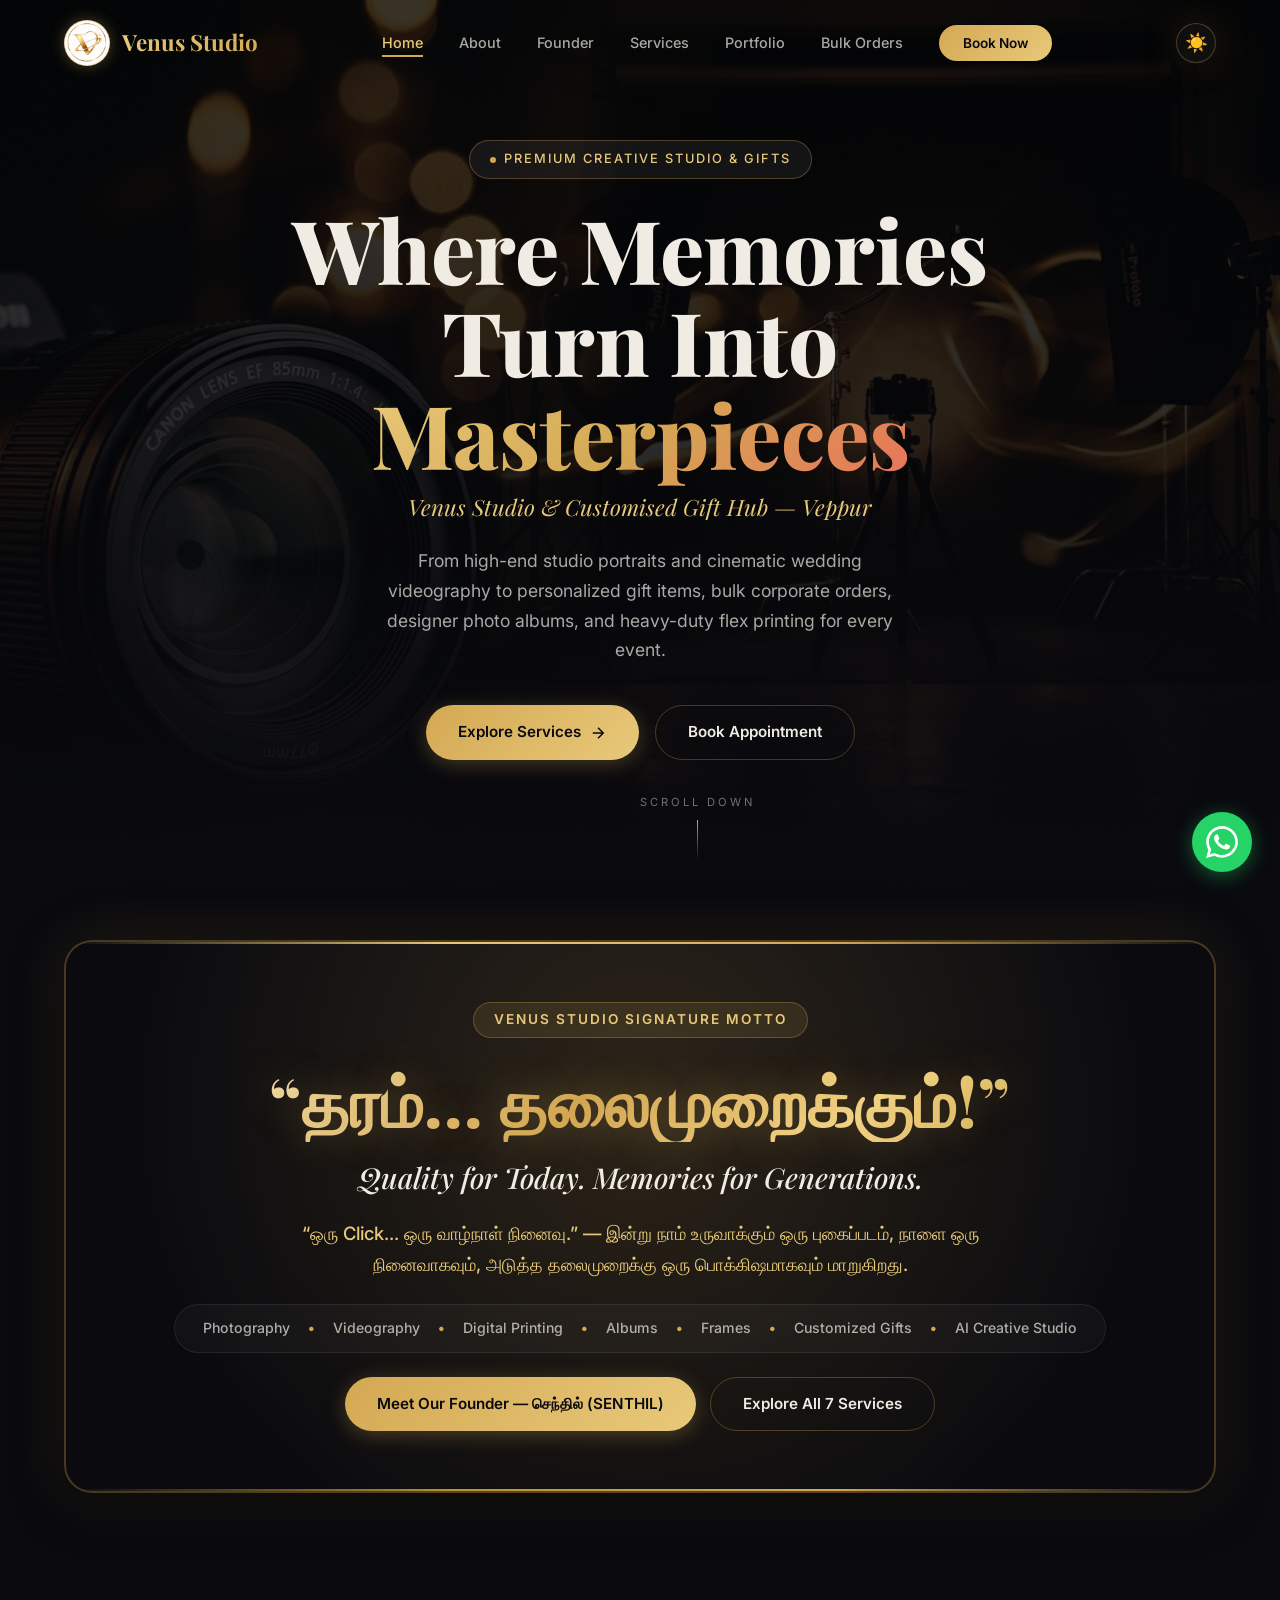
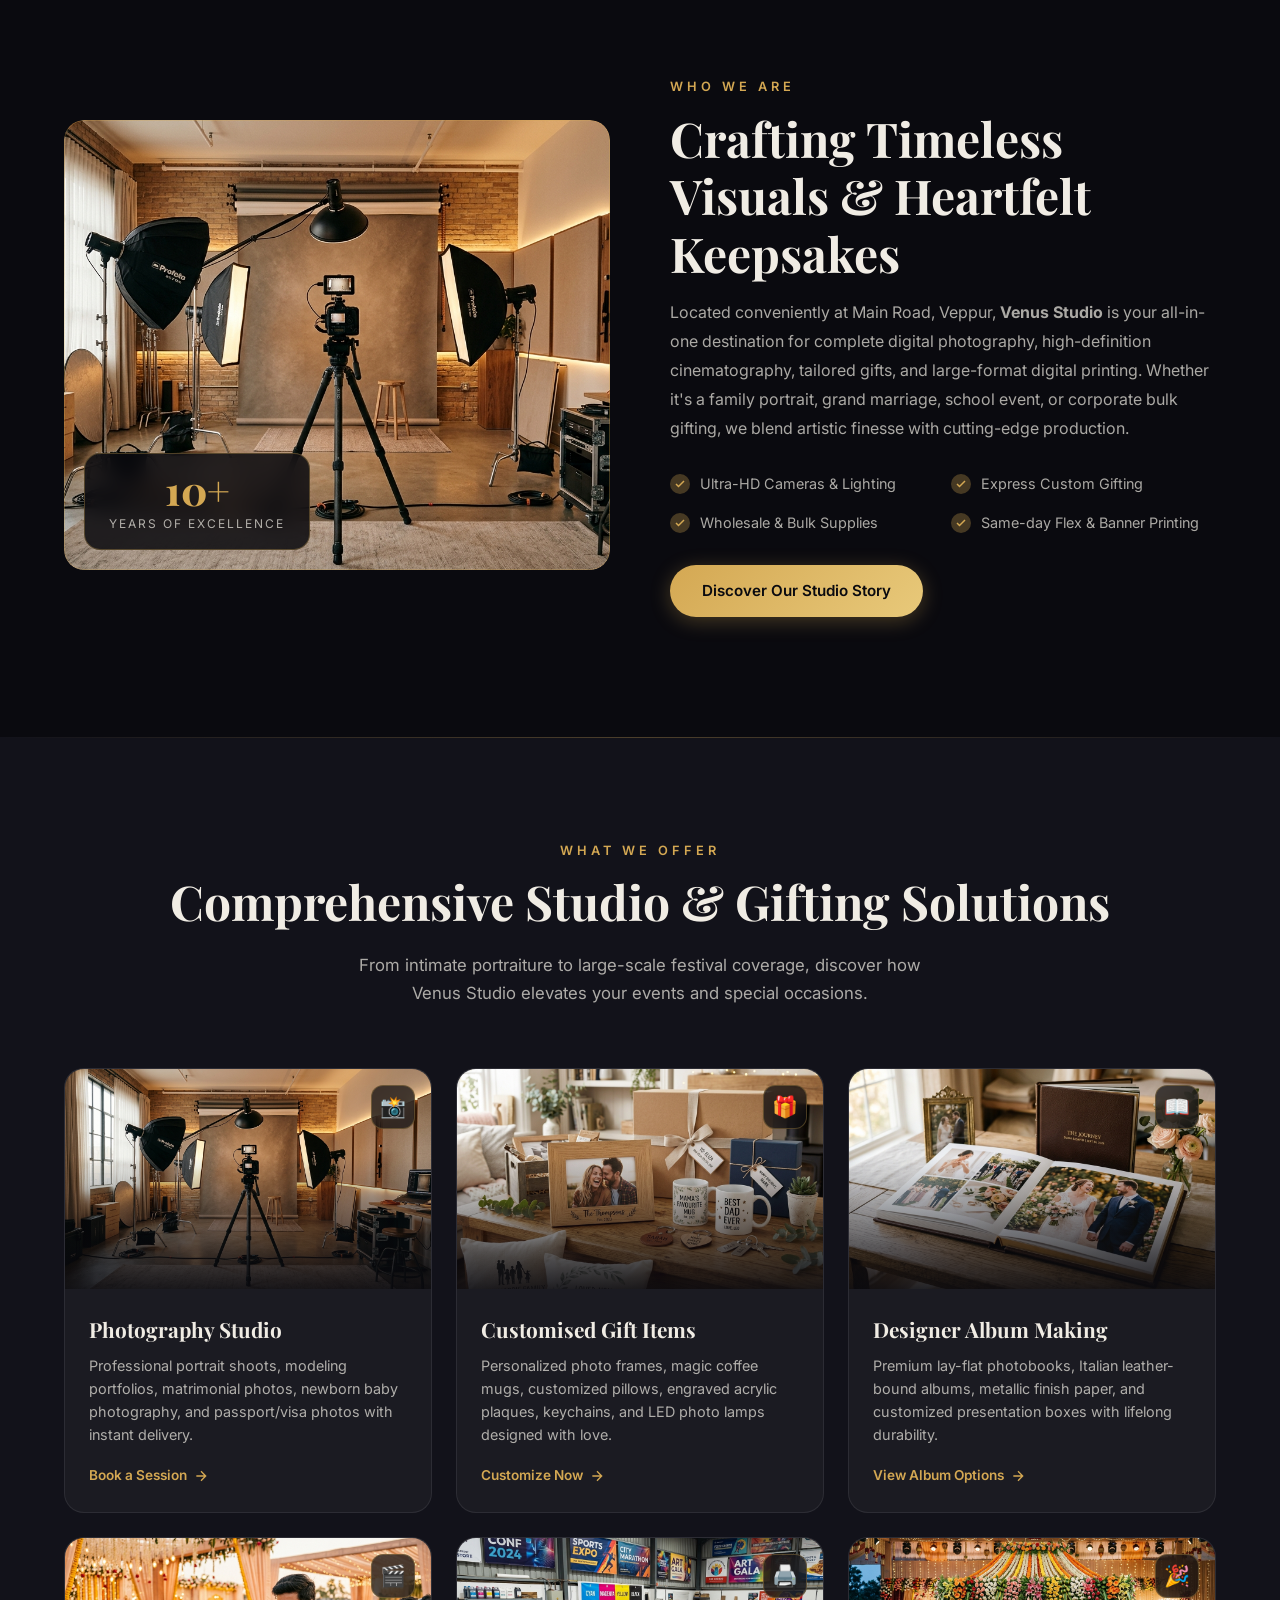
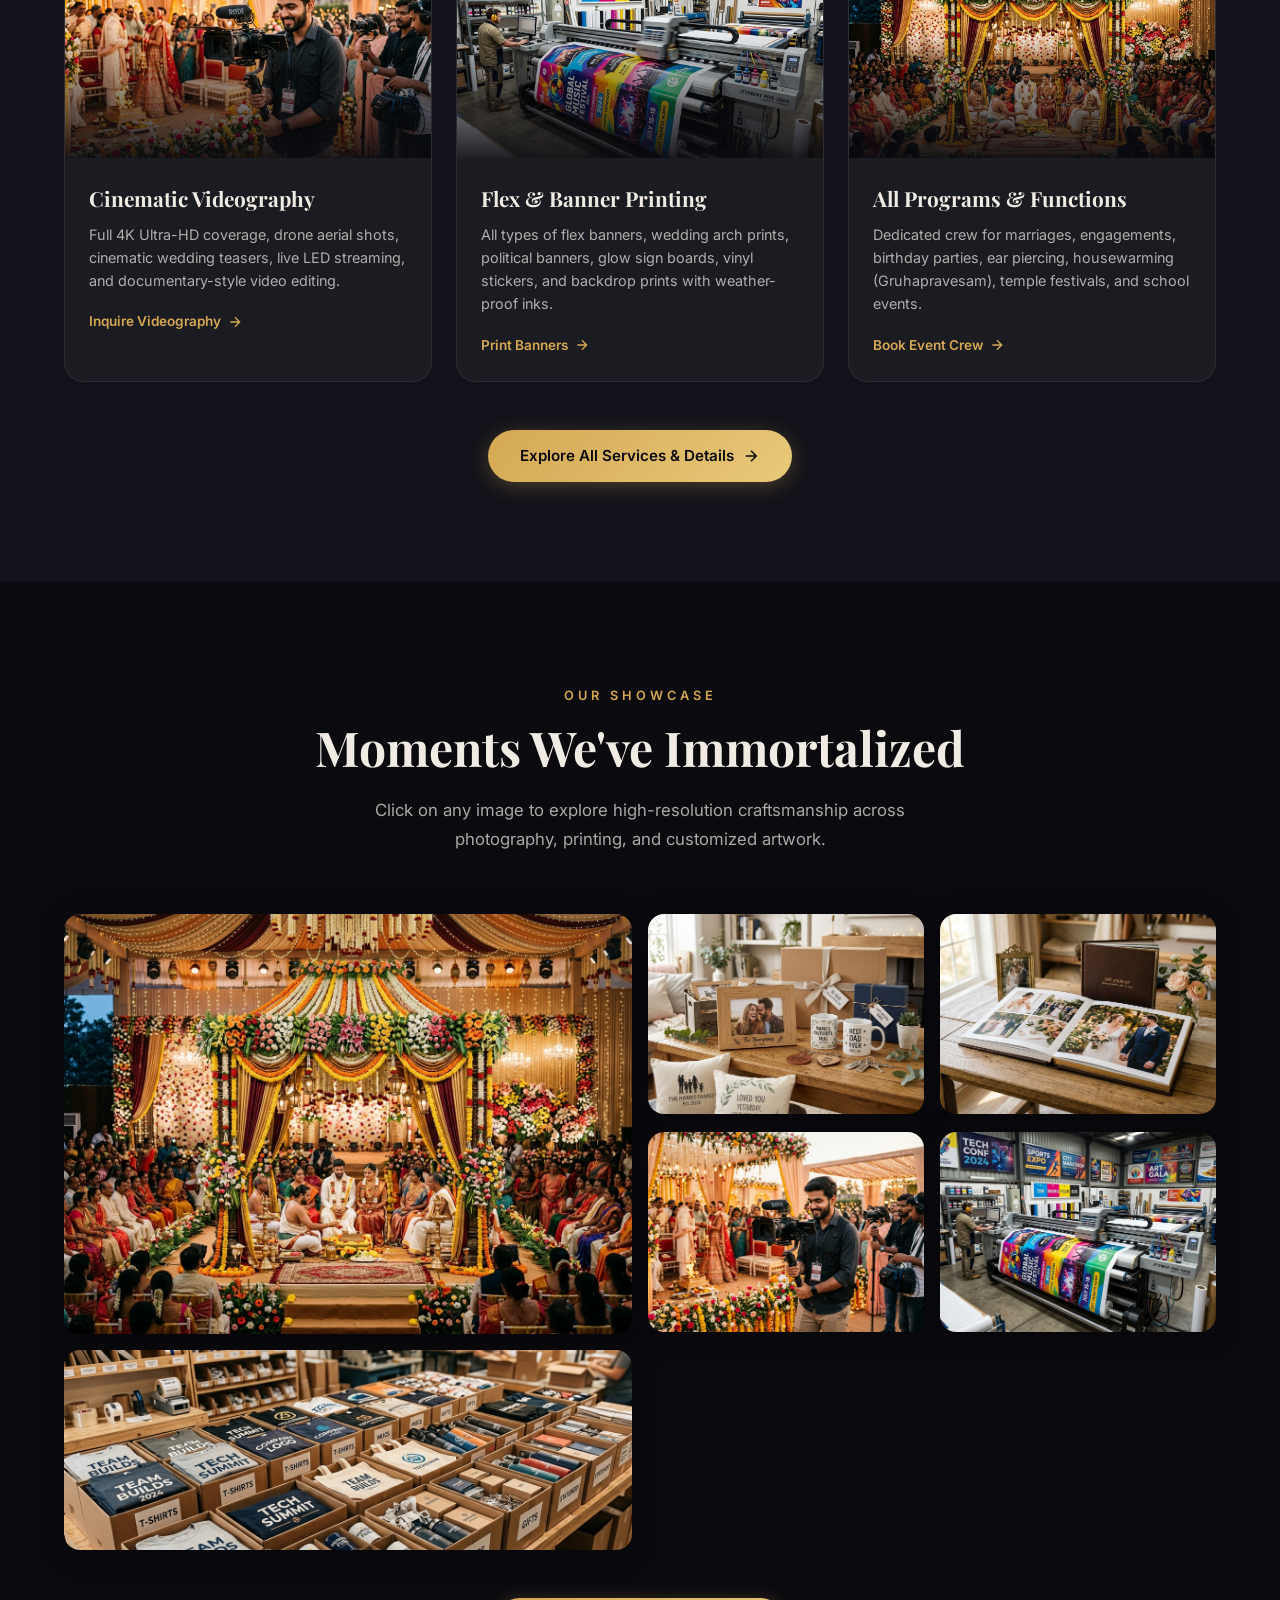
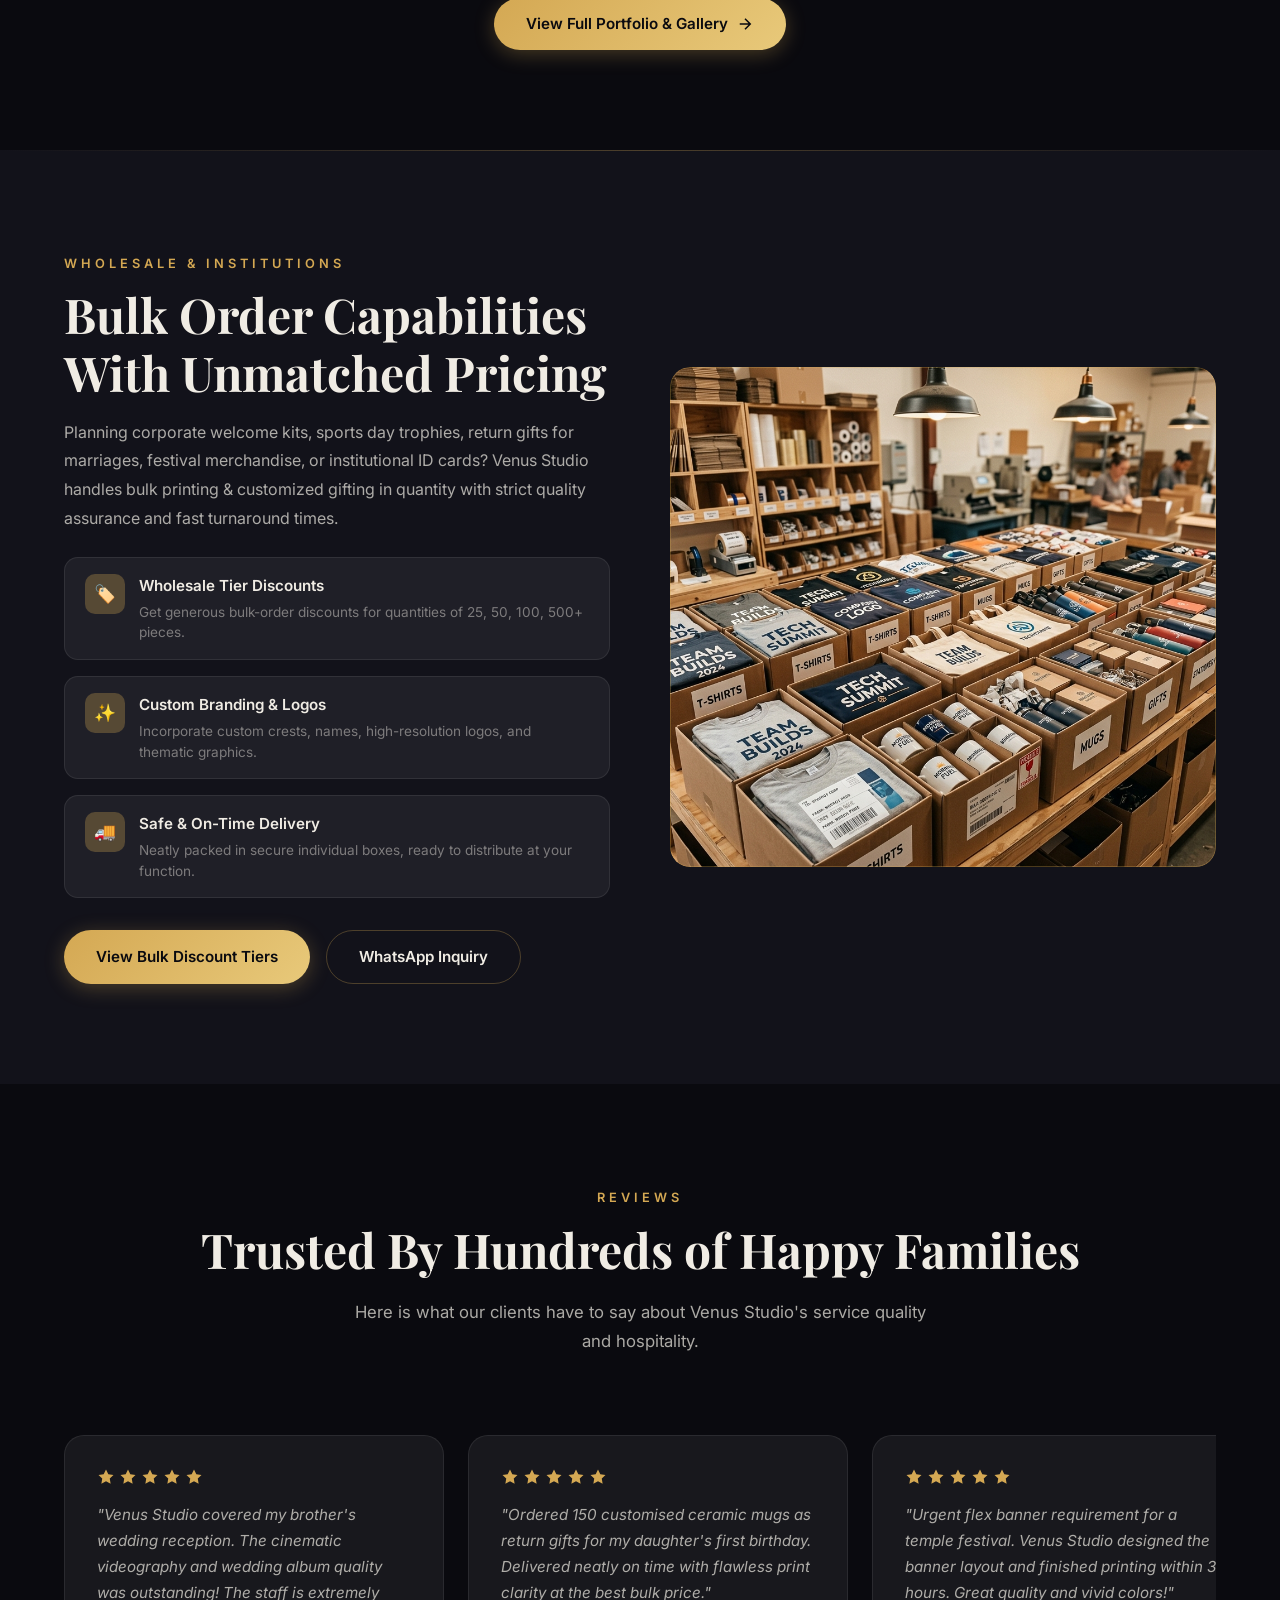
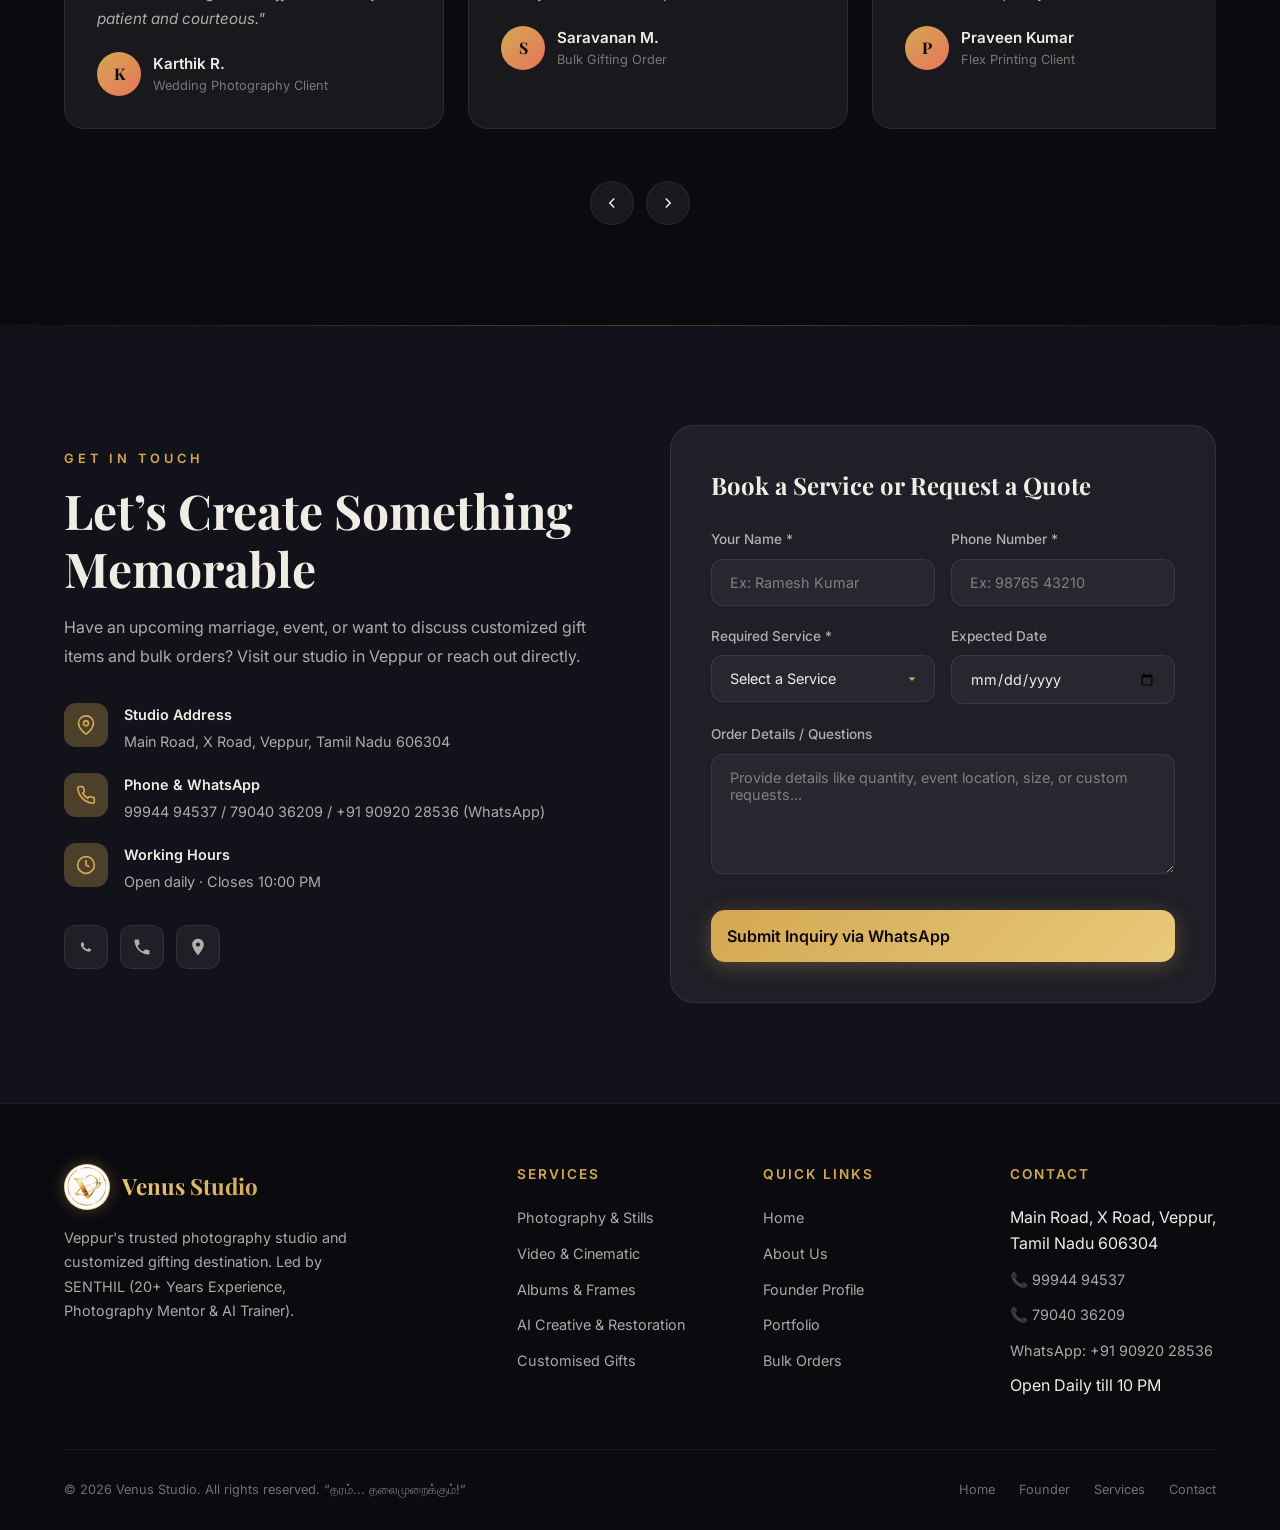
==== commit adc7f5c2: "add founders page" ====
--- a/index.html
+++ b/index.html
@@ -16,6 +16,14 @@
   <!-- Stylesheet & Favicon -->
   <link rel="stylesheet" href="styles.css">
   <link rel="icon" type="image/png" href="images/logo.png">
+  <script>
+    (function() {
+      try {
+        var theme = localStorage.getItem('venus_theme') || 'dark';
+        document.documentElement.setAttribute('data-theme', theme);
+      } catch (e) {}
+    })();
+  </script>
 </head>
 <body>
 
@@ -31,17 +39,25 @@
         <ul class="nav-links" id="navLinks">
           <li><a href="index.html" class="active">Home</a></li>
           <li><a href="about.html">About</a></li>
+          <li><a href="founder.html">Founder</a></li>
           <li><a href="services.html">Services</a></li>
           <li><a href="portfolio.html">Portfolio</a></li>
           <li><a href="bulk-orders.html">Bulk Orders</a></li>
           <li><a href="contact.html" class="nav-cta">Book Now</a></li>
         </ul>
 
-        <button class="hamburger" id="hamburger" aria-label="Toggle menu">
-          <span></span>
-          <span></span>
-          <span></span>
-        </button>
+        <div class="nav-actions">
+          <button class="theme-toggle-btn" id="themeToggle" aria-label="Toggle Black/White Theme" title="Toggle Black/White Theme">
+            <span class="theme-icon-light">☀️</span>
+            <span class="theme-icon-dark">🌙</span>
+          </button>
+
+          <button class="hamburger" id="hamburger" aria-label="Toggle menu">
+            <span></span>
+            <span></span>
+            <span></span>
+          </button>
+        </div>
       </div>
     </nav>
   </header>
@@ -84,6 +100,31 @@
       <div class="hero-scroll">
         <span>Scroll Down</span>
         <div class="scroll-line"></div>
+      </div>
+    </section>
+
+    <!-- THE BIG GOLD & BLACK LUXURY MOTTO BANNER -->
+    <section class="container" style="position: relative; z-index: 10; margin-top: -20px;">
+      <div class="motto-banner-premium reveal">
+        <div class="motto-badge">
+          <span>VENUS STUDIO SIGNATURE MOTTO</span>
+        </div>
+
+        <h2 class="motto-tamil">“தரம்... தலைமுறைக்கும்!”</h2>
+        <div class="motto-english">Quality for Today. Memories for Generations.</div>
+
+        <p class="motto-quote">
+          “ஒரு Click... ஒரு வாழ்நாள் நினைவு.” — இன்று நாம் உருவாக்கும் ஒரு புகைப்படம், நாளை ஒரு நினைவாகவும், அடுத்த தலைமுறைக்கு ஒரு பொக்கிஷமாகவும் மாறுகிறது.
+        </p>
+
+        <div class="motto-services-bar">
+          Photography <span>•</span> Videography <span>•</span> Digital Printing <span>•</span> Albums <span>•</span> Frames <span>•</span> Customized Gifts <span>•</span> AI Creative Studio
+        </div>
+
+        <div style="margin-top: 24px; display: flex; gap: 14px; justify-content: center; flex-wrap: wrap;">
+          <a href="founder.html" class="btn btn-primary">Meet Our Founder — செந்தில் (SENTHIL)</a>
+          <a href="services.html" class="btn btn-secondary">Explore All 7 Services</a>
+        </div>
       </div>
     </section>
 
@@ -487,7 +528,7 @@
                 </div>
                 <div class="contact-detail-text">
                   <h4>Phone & WhatsApp</h4>
-                  <p><a href="tel:09994494537">099944 94537</a> / <a href="https://wa.me/919092028536" target="_blank" rel="noopener">+91 90920 28536 (WhatsApp)</a></p>
+                  <p><a href="tel:09994494537">99944 94537</a> / <a href="tel:07904036209">79040 36209</a> / <a href="https://wa.me/919092028536" target="_blank" rel="noopener">+91 90920 28536 (WhatsApp)</a></p>
                 </div>
               </div>
 
@@ -536,13 +577,14 @@
                   <label for="service">Required Service *</label>
                   <select id="service" name="service" required>
                     <option value="" disabled selected>Select a Service</option>
-                    <option value="Studio Photography">Studio Photography / Portrait</option>
-                    <option value="Customised Gift Items">Customised Gift Items</option>
-                    <option value="Bulk Order Gifting">Bulk Orders / Corporate Gifts</option>
-                    <option value="Photo Album Making">Album Making & Designing</option>
-                    <option value="Videography & Drone">Videography & Live Streaming</option>
-                    <option value="Flex & Banner Printing">Flex Printing / Banners</option>
-                    <option value="Complete Event Coverage">All Programs & Functions Coverage</option>
+                    <option value="Wedding & Candid Photography">📸 Wedding & Candid Photography</option>
+                    <option value="4K Cinematic Video & Reels">🎬 4K Cinematic Video & Reels</option>
+                    <option value="Premium & Karizma Albums">🖼️ Premium & Karizma Albums / Frames</option>
+                    <option value="Customised Gift Items">🎁 Customised Gift Items</option>
+                    <option value="Flex & Banner Printing">🖨️ Flex & Banner Printing</option>
+                    <option value="AI Photo Restoration & Enhancement">🤖 AI Photo Restoration & Enhancement</option>
+                    <option value="Digital Creative & Photoshop Editing">💻 Digital Creative & Photoshop Retouching</option>
+                    <option value="Bulk Order Gifting">📦 Bulk Orders / Corporate Gifts</option>
                   </select>
                 </div>
                 <div class="form-group">
@@ -581,27 +623,28 @@
             <img src="images/logo.png" alt="Venus Studio Logo" class="nav-logo-img">
             <span class="nav-logo-text">Venus Studio</span>
           </div>
-          <p>Veppur's trusted photography studio and customized gifting destination. Celebrating life's precious moments since over a decade.</p>
+          <p>Veppur's trusted photography studio and customized gifting destination. Led by SENTHIL (20+ Years Experience, Photography Mentor & AI Trainer).</p>
         </div>
 
         <div class="footer-col">
           <h4>Services</h4>
           <ul>
-            <li><a href="services.html#photography">Studio Photography</a></li>
+            <li><a href="services.html#photography">Photography & Stills</a></li>
+            <li><a href="services.html#videography">Video & Cinematic</a></li>
+            <li><a href="services.html#album">Albums & Frames</a></li>
+            <li><a href="services.html#ai-creative">AI Creative & Restoration</a></li>
             <li><a href="services.html#gifts">Customised Gifts</a></li>
-            <li><a href="services.html#album">Album Making</a></li>
-            <li><a href="services.html#videography">Cinematic Video</a></li>
-            <li><a href="services.html#flex">Flex Printing</a></li>
           </ul>
         </div>
 
         <div class="footer-col">
           <h4>Quick Links</h4>
           <ul>
+            <li><a href="index.html">Home</a></li>
             <li><a href="about.html">About Us</a></li>
+            <li><a href="founder.html">Founder Profile</a></li>
             <li><a href="portfolio.html">Portfolio</a></li>
             <li><a href="bulk-orders.html">Bulk Orders</a></li>
-            <li><a href="contact.html">Contact & Location</a></li>
           </ul>
         </div>
 
@@ -609,7 +652,8 @@
           <h4>Contact</h4>
           <ul>
             <li>Main Road, X Road, Veppur, Tamil Nadu 606304</li>
-            <li><a href="tel:09994494537">099944 94537</a></li>
+            <li><a href="tel:09994494537">📞 99944 94537</a></li>
+            <li><a href="tel:07904036209">📞 79040 36209</a></li>
             <li><a href="https://wa.me/919092028536" target="_blank" rel="noopener">WhatsApp: +91 90920 28536</a></li>
             <li>Open Daily till 10 PM</li>
           </ul>
@@ -617,11 +661,12 @@
       </div>
 
       <div class="footer-bottom">
-        <p>&copy; 2026 Venus Studio. All rights reserved.</p>
+        <p>&copy; 2026 Venus Studio. All rights reserved. “தரம்... தலைமுறைக்கும்!”</p>
         <div class="footer-bottom-links">
-          <a href="#hero">Privacy</a>
-          <a href="#hero">Terms</a>
-          <a href="#contact">Support</a>
+          <a href="index.html">Home</a>
+          <a href="founder.html">Founder</a>
+          <a href="services.html">Services</a>
+          <a href="contact.html">Contact</a>
         </div>
       </div>
     </div>
--- a/styles.css
+++ b/styles.css
@@ -7,8 +7,9 @@
 @import url('https://fonts.googleapis.com/css2?family=Playfair+Display:ital,wght@0,400;0,500;0,600;0,700;0,800;1,400;1,500&family=Inter:wght@300;400;500;600;700&display=swap');
 
 /* --- CSS Custom Properties --- */
-:root {
-  /* Colors */
+:root,
+[data-theme="dark"] {
+  /* Colors - Dark Luxury Theme (Default) */
   --bg-primary: #0a0a0f;
   --bg-secondary: #12121a;
   --bg-card: rgba(255, 255, 255, 0.04);
@@ -30,6 +31,11 @@
   --border-subtle: rgba(255, 255, 255, 0.08);
   --border-gold: rgba(212, 168, 83, 0.3);
 
+  --navbar-bg: rgba(10, 10, 15, 0.92);
+  --input-bg: rgba(255, 255, 255, 0.04);
+  --input-border: rgba(255, 255, 255, 0.1);
+  --chip-bg: rgba(255, 255, 255, 0.03);
+
   /* Typography */
   --font-display: 'Playfair Display', Georgia, serif;
   --font-body: 'Inter', -apple-system, BlinkMacSystemFont, sans-serif;
@@ -47,6 +53,38 @@
   --shadow-card: 0 4px 30px rgba(0, 0, 0, 0.3);
   --shadow-glow: 0 0 40px rgba(212, 168, 83, 0.15);
   --shadow-deep: 0 20px 60px rgba(0, 0, 0, 0.5);
+}
+
+[data-theme="light"] {
+  /* Colors - High-Contrast Vibrant Luxury Light Theme */
+  --bg-primary: #fbfbfa;
+  --bg-secondary: #f4f4f0;
+  --bg-card: #ffffff;
+  --bg-glass: rgba(255, 255, 255, 0.9);
+  --bg-glass-hover: #ffffff;
+
+  --gold-primary: #a67c1e;
+  --gold-light: #7d590e;      /* Deep rich gold for text with high contrast */
+  --gold-dark: #5c3f08;
+  --gold-glow: rgba(166, 124, 30, 0.25);
+
+  --coral: #c84328;
+  --coral-soft: rgba(200, 67, 40, 0.12);
+
+  --text-primary: #0d0d12;    /* Ultra deep crisp black ink */
+  --text-secondary: #2c2c38;  /* High contrast dark charcoal for paragraphs & links */
+  --text-muted: #585868;      /* Clear readable medium slate */
+
+  --border-subtle: rgba(0, 0, 0, 0.1);
+  --border-gold: rgba(166, 124, 30, 0.42);
+
+  --navbar-bg: rgba(255, 255, 255, 0.96);
+  --input-bg: #ffffff;
+  --input-border: rgba(0, 0, 0, 0.2);
+  --chip-bg: #ffffff;
+
+  --shadow-card: 0 10px 35px rgba(0, 0, 0, 0.06);
+  --shadow-glow: 0 0 35px rgba(166, 124, 30, 0.2);
 }
 
 /* --- Reset & Base --- */
@@ -200,7 +238,7 @@
 }
 
 .navbar.scrolled {
-  background: rgba(10, 10, 15, 0.92);
+  background: var(--navbar-bg);
   backdrop-filter: blur(20px);
   -webkit-backdrop-filter: blur(20px);
   padding: 12px 0;
@@ -343,6 +381,53 @@
 
 .hamburger.active span:nth-child(3) {
   transform: rotate(-45deg) translate(6px, -6px);
+}
+
+/* Nav Actions & Theme Toggle Button */
+.nav-actions {
+  display: flex;
+  align-items: center;
+  gap: 14px;
+}
+
+.theme-toggle-btn {
+  background: var(--bg-card);
+  border: 1.5px solid var(--border-gold);
+  border-radius: 50%;
+  width: 40px;
+  height: 40px;
+  display: inline-flex;
+  align-items: center;
+  justify-content: center;
+  cursor: pointer;
+  color: var(--gold-primary);
+  font-size: 1.15rem;
+  line-height: 1;
+  transition: all 0.3s var(--ease-spring);
+  box-shadow: var(--shadow-glow);
+  outline: none;
+  padding: 0;
+  flex-shrink: 0;
+}
+
+.theme-toggle-btn:hover {
+  transform: scale(1.1) rotate(15deg);
+  border-color: var(--gold-light);
+  box-shadow: 0 0 16px var(--gold-glow);
+}
+
+[data-theme="dark"] .theme-icon-dark {
+  display: none;
+}
+[data-theme="dark"] .theme-icon-light {
+  display: inline-block;
+}
+
+[data-theme="light"] .theme-icon-dark {
+  display: inline-block;
+}
+[data-theme="light"] .theme-icon-light {
+  display: none;
 }
 
 /* ============================================
@@ -2369,3 +2454,948 @@
   }
 }
 
+/* ============================================
+   PREMIUM GOLD & BLACK MOTTO BANNER
+   “தரம்... தலைமுறைக்கும்!”
+   ============================================ */
+.motto-banner-premium {
+  position: relative;
+  background: radial-gradient(circle at 50% 30%, rgba(212, 168, 83, 0.18) 0%, rgba(10, 10, 15, 0.98) 75%),
+              linear-gradient(180deg, #09090e 0%, #050508 100%);
+  border: 2px solid var(--border-gold);
+  border-radius: 28px;
+  padding: 60px 36px;
+  text-align: center;
+  box-shadow: 0 10px 50px rgba(0, 0, 0, 0.7), 0 0 60px rgba(212, 168, 83, 0.18);
+  margin: 60px 0;
+  overflow: hidden;
+}
+
+.motto-banner-premium::before {
+  content: '';
+  position: absolute;
+  top: 0;
+  left: 0;
+  right: 0;
+  height: 2px;
+  background: linear-gradient(90deg, transparent, var(--gold-light), var(--gold-primary), transparent);
+}
+
+.motto-banner-premium::after {
+  content: '';
+  position: absolute;
+  bottom: 0;
+  left: 0;
+  right: 0;
+  height: 2px;
+  background: linear-gradient(90deg, transparent, var(--gold-dark), var(--gold-primary), transparent);
+}
+
+.motto-badge {
+  display: inline-flex;
+  align-items: center;
+  gap: 10px;
+  background: rgba(212, 168, 83, 0.12);
+  border: 1px solid var(--border-gold);
+  padding: 6px 20px;
+  border-radius: 30px;
+  color: var(--gold-light);
+  font-size: 0.85rem;
+  font-weight: 600;
+  letter-spacing: 2px;
+  text-transform: uppercase;
+  margin-bottom: 20px;
+}
+
+.motto-tamil {
+  font-family: 'Playfair Display', serif, sans-serif;
+  font-size: clamp(2.4rem, 5.5vw, 4.2rem);
+  font-weight: 800;
+  background: linear-gradient(135deg, #fff2cc 0%, #d4a853 45%, #f6d88c 70%, #b8922e 100%);
+  -webkit-background-clip: text;
+  -webkit-text-fill-color: transparent;
+  background-clip: text;
+  line-height: 1.25;
+  margin-bottom: 12px;
+  letter-spacing: 1px;
+  text-shadow: 0 0 40px rgba(212, 168, 83, 0.35);
+}
+
+.motto-english {
+  font-family: var(--font-display);
+  font-size: clamp(1.2rem, 2.5vw, 1.8rem);
+  font-style: italic;
+  color: var(--text-primary);
+  margin-bottom: 18px;
+  font-weight: 500;
+}
+
+.motto-quote {
+  font-size: 1.15rem;
+  color: var(--gold-light);
+  font-weight: 500;
+  max-width: 720px;
+  margin: 0 auto 24px;
+  line-height: 1.7;
+}
+
+.motto-services-bar {
+  display: inline-flex;
+  flex-wrap: wrap;
+  justify-content: center;
+  gap: 10px 18px;
+  background: rgba(255, 255, 255, 0.03);
+  border: 1px solid var(--border-subtle);
+  border-radius: 40px;
+  padding: 12px 28px;
+  color: var(--text-secondary);
+  font-size: 0.88rem;
+  font-weight: 500;
+}
+
+.motto-services-bar span {
+  color: var(--gold-primary);
+  font-weight: bold;
+}
+
+/* ============================================
+   FOUNDER PAGE STYLES
+   ============================================ */
+/* ============================================
+   FOUNDER PAGE STYLES — ULTRA LUXURY EDITORIAL
+   ============================================ */
+.founder-section {
+  padding: 80px 0;
+}
+
+.founder-grid {
+  display: grid;
+  grid-template-columns: 440px 1fr;
+  gap: 60px;
+  align-items: start;
+}
+
+.founder-card {
+  background: linear-gradient(180deg, rgba(26, 26, 36, 0.95) 0%, rgba(12, 12, 18, 0.98) 100%);
+  border: 2px solid var(--border-gold);
+  border-radius: 28px;
+  overflow: hidden;
+  box-shadow: 0 25px 60px rgba(0, 0, 0, 0.7), 0 0 50px rgba(212, 168, 83, 0.2);
+  position: sticky;
+  top: 100px;
+  transition: transform 0.4s var(--ease-spring), box-shadow 0.4s var(--ease-out);
+}
+
+.founder-card:hover {
+  box-shadow: 0 30px 70px rgba(0, 0, 0, 0.8), 0 0 60px rgba(212, 168, 83, 0.3);
+}
+
+.founder-image-wrapper {
+  width: 100%;
+  height: 480px;
+  position: relative;
+  overflow: hidden;
+  background: #0d0d14;
+}
+
+.founder-portrait-img {
+  width: 100%;
+  height: 100%;
+  object-fit: cover;
+  object-position: top center;
+  transition: transform 0.6s var(--ease-out);
+}
+
+.founder-card:hover .founder-portrait-img {
+  transform: scale(1.04);
+}
+
+.founder-image-overlay {
+  position: absolute;
+  inset: 0;
+  background: linear-gradient(180deg, rgba(0, 0, 0, 0.1) 0%, rgba(10, 10, 15, 0.2) 60%, rgba(12, 12, 18, 0.95) 100%);
+  display: flex;
+  flex-direction: column;
+  justify-content: space-between;
+  padding: 20px;
+  pointer-events: none;
+}
+
+.founder-hero-badge {
+  align-self: flex-start;
+  display: inline-flex;
+  align-items: center;
+  gap: 6px;
+  background: rgba(10, 10, 15, 0.85);
+  backdrop-filter: blur(12px);
+  -webkit-backdrop-filter: blur(12px);
+  border: 1px solid var(--border-gold);
+  padding: 6px 14px;
+  border-radius: 30px;
+  color: var(--gold-light);
+  font-size: 0.78rem;
+  font-weight: 700;
+  letter-spacing: 1.5px;
+  text-transform: uppercase;
+  box-shadow: 0 4px 15px rgba(0, 0, 0, 0.5);
+}
+
+.badge-sparkle {
+  color: var(--gold-primary);
+}
+
+.founder-exp-ribbon {
+  align-self: flex-end;
+  background: linear-gradient(135deg, var(--gold-primary), var(--gold-dark));
+  color: #0a0a0f;
+  font-size: 0.8rem;
+  font-weight: 800;
+  padding: 6px 14px;
+  border-radius: 20px;
+  letter-spacing: 0.5px;
+  box-shadow: 0 4px 15px rgba(212, 168, 83, 0.4);
+}
+
+.founder-card-info {
+  padding: 24px 26px 26px;
+  text-align: center;
+  display: flex;
+  flex-direction: column;
+  align-items: center;
+  gap: 14px;
+}
+
+.founder-card-name {
+  font-family: var(--font-display);
+  font-size: 1.85rem;
+  font-weight: 800;
+  background: linear-gradient(135deg, #ffffff 0%, var(--gold-light) 60%, var(--gold-primary) 100%);
+  -webkit-background-clip: text;
+  -webkit-text-fill-color: transparent;
+  background-clip: text;
+  letter-spacing: 0.5px;
+  line-height: 1.2;
+}
+
+.founder-card-role {
+  color: var(--gold-light);
+  font-size: 0.95rem;
+  font-weight: 600;
+  letter-spacing: 0.5px;
+}
+
+.founder-meta-strip {
+  display: flex;
+  flex-direction: column;
+  gap: 6px;
+  font-size: 0.88rem;
+  color: var(--text-secondary);
+  background: rgba(255, 255, 255, 0.03);
+  border: 1px solid var(--border-subtle);
+  border-radius: 14px;
+  padding: 10px 18px;
+  width: 100%;
+}
+
+.meta-item {
+  display: flex;
+  align-items: center;
+  justify-content: center;
+  gap: 8px;
+}
+
+.meta-item a {
+  color: var(--gold-light);
+  font-weight: 600;
+}
+
+.meta-sep {
+  color: var(--border-gold);
+  margin: 0 2px;
+}
+
+.founder-card-tags {
+  display: flex;
+  flex-wrap: wrap;
+  justify-content: center;
+  gap: 8px;
+  width: 100%;
+}
+
+.founder-tag {
+  background: rgba(212, 168, 83, 0.1);
+  border: 1px solid var(--border-gold);
+  color: var(--gold-light);
+  padding: 5px 12px;
+  border-radius: 20px;
+  font-size: 0.78rem;
+  font-weight: 600;
+  letter-spacing: 0.3px;
+  transition: all 0.3s ease;
+}
+
+.founder-tag:hover {
+  background: rgba(212, 168, 83, 0.2);
+  transform: translateY(-2px);
+}
+
+.founder-action-buttons {
+  display: grid;
+  grid-template-columns: 1fr 1fr;
+  gap: 10px;
+  width: 100%;
+  margin-top: 4px;
+}
+
+.founder-cta-btn {
+  padding: 11px 16px !important;
+  font-size: 0.88rem !important;
+  font-weight: 600 !important;
+  border-radius: 30px !important;
+  display: flex !important;
+  align-items: center !important;
+  justify-content: center !important;
+  text-align: center !important;
+}
+
+.founder-card-footer {
+  margin-top: 6px;
+  padding-top: 14px;
+  border-top: 1px dashed var(--border-subtle);
+  width: 100%;
+}
+
+.brand-tagline {
+  display: block;
+  font-family: var(--font-display);
+  font-size: 1.05rem;
+  color: var(--gold-light);
+  font-weight: 600;
+  letter-spacing: 1px;
+}
+
+.verified-badge {
+  font-size: 0.78rem;
+  color: var(--text-muted);
+  margin-top: 4px;
+  display: flex;
+  align-items: center;
+  justify-content: center;
+  gap: 6px;
+}
+
+.verified-check {
+  color: #25d366;
+  font-weight: bold;
+}
+
+.founder-content {
+  display: flex;
+  flex-direction: column;
+  gap: 32px;
+}
+
+.founder-quote-banner {
+  position: relative;
+  background: radial-gradient(circle at 10% 50%, rgba(212, 168, 83, 0.15) 0%, rgba(18, 18, 26, 0.95) 100%);
+  border: 1px solid var(--border-gold);
+  border-left: 5px solid var(--gold-primary);
+  border-radius: 20px;
+  padding: 30px 36px;
+  box-shadow: 0 10px 35px rgba(0, 0, 0, 0.4), 0 0 30px rgba(212, 168, 83, 0.1);
+  overflow: hidden;
+}
+
+.founder-quote-banner::after {
+  content: '“';
+  position: absolute;
+  right: 20px;
+  bottom: -20px;
+  font-family: Georgia, serif;
+  font-size: 8rem;
+  color: rgba(212, 168, 83, 0.08);
+  line-height: 1;
+  pointer-events: none;
+}
+
+.founder-quote-banner h3 {
+  font-family: var(--font-display);
+  font-size: 1.6rem;
+  color: var(--gold-light);
+  margin-bottom: 12px;
+  line-height: 1.3;
+}
+
+.founder-quote-banner p {
+  color: var(--text-primary);
+  font-size: 1.05rem;
+  line-height: 1.7;
+}
+
+.founder-stats-bar {
+  display: grid;
+  grid-template-columns: repeat(3, 1fr);
+  gap: 20px;
+  margin: 10px 0;
+}
+
+.founder-stat-box {
+  background: linear-gradient(180deg, rgba(255, 255, 255, 0.05) 0%, rgba(255, 255, 255, 0.02) 100%);
+  border: 1px solid var(--border-subtle);
+  border-top: 3px solid var(--gold-primary);
+  border-radius: 20px;
+  padding: 26px 20px;
+  text-align: center;
+  transition: all 0.35s var(--ease-spring);
+  position: relative;
+  overflow: hidden;
+  box-shadow: 0 10px 30px rgba(0, 0, 0, 0.3);
+}
+
+.founder-stat-box:hover {
+  transform: translateY(-6px);
+  border-color: var(--border-gold);
+  border-top-color: var(--gold-light);
+  box-shadow: 0 15px 40px rgba(0, 0, 0, 0.5), 0 0 30px rgba(212, 168, 83, 0.2);
+}
+
+.stat-icon-top {
+  font-size: 2rem;
+  margin-bottom: 8px;
+  display: inline-block;
+  filter: drop-shadow(0 2px 8px rgba(212, 168, 83, 0.3));
+}
+
+.founder-stat-box .num {
+  font-family: var(--font-display);
+  font-size: 2.5rem;
+  font-weight: 800;
+  background: linear-gradient(135deg, #ffffff 0%, var(--gold-light) 60%, var(--gold-primary) 100%);
+  -webkit-background-clip: text;
+  -webkit-text-fill-color: transparent;
+  background-clip: text;
+  line-height: 1.1;
+  margin-bottom: 6px;
+}
+
+.founder-stat-box .lbl {
+  font-size: 0.95rem;
+  color: var(--text-primary);
+  font-weight: 700;
+  letter-spacing: 0.5px;
+}
+
+.founder-training-card {
+  background: var(--bg-card);
+  border: 1.5px solid var(--border-subtle);
+  border-radius: 22px;
+  padding: 34px;
+  box-shadow: 0 10px 35px rgba(0, 0, 0, 0.3);
+}
+
+.founder-training-card h3 {
+  font-family: var(--font-display);
+  font-size: 1.45rem;
+  color: var(--text-primary);
+  margin-bottom: 14px;
+  display: flex;
+  align-items: center;
+  gap: 12px;
+}
+
+.skills-pill-grid {
+  display: flex;
+  flex-wrap: wrap;
+  gap: 10px;
+  margin-top: 18px;
+}
+
+.skill-pill {
+  background: rgba(255, 255, 255, 0.04);
+  border: 1px solid var(--border-subtle);
+  color: var(--text-primary);
+  padding: 8px 18px;
+  border-radius: 30px;
+  font-size: 0.88rem;
+  font-weight: 500;
+  display: inline-flex;
+  align-items: center;
+  gap: 8px;
+  transition: all 0.3s var(--ease-spring);
+}
+
+.skill-pill:hover {
+  background: rgba(212, 168, 83, 0.12);
+  border-color: var(--border-gold);
+  color: var(--gold-light);
+  transform: translateY(-2px);
+  box-shadow: 0 4px 15px rgba(212, 168, 83, 0.2);
+}
+
+/* Service Category Tags Grid */
+.service-items-grid {
+  display: grid;
+  grid-template-columns: repeat(auto-fill, minmax(220px, 1fr));
+  gap: 12px;
+  margin-top: 14px;
+}
+
+.service-item-chip {
+  background: rgba(255, 255, 255, 0.04);
+  border: 1px solid var(--border-subtle);
+  border-radius: 12px;
+  padding: 10px 14px;
+  display: flex;
+  align-items: center;
+  gap: 10px;
+  font-size: 0.88rem;
+  color: var(--text-primary);
+  transition: all 0.3s ease;
+}
+
+.service-item-chip:hover {
+  background: rgba(212, 168, 83, 0.08);
+  border-color: var(--border-gold);
+  transform: translateX(4px);
+}
+
+.service-item-chip svg {
+  width: 16px;
+  height: 16px;
+  stroke: var(--gold-primary);
+  flex-shrink: 0;
+}
+
+/* Responsive Overrides */
+@media (max-width: 1024px) {
+  .founder-grid {
+    grid-template-columns: 1fr;
+    gap: 40px;
+  }
+
+  .founder-card {
+    position: relative;
+    top: 0;
+    max-width: 480px;
+    margin: 0 auto;
+  }
+}
+
+@media (max-width: 768px) {
+  .founder-stats-bar {
+    grid-template-columns: 1fr;
+  }
+
+  .motto-banner-premium {
+    padding: 40px 20px;
+  }
+
+  .motto-services-bar {
+    padding: 10px 16px;
+    font-size: 0.8rem;
+  }
+}
+
+/* ============================================
+   LANGUAGE SWITCHER (TAMIL / ENGLISH)
+   ============================================ */
+.lang-switcher-wrapper {
+  display: flex;
+  justify-content: center;
+  align-items: center;
+  margin-top: 10px;
+  margin-bottom: 40px;
+}
+
+.lang-switcher {
+  display: inline-flex;
+  align-items: center;
+  background: rgba(18, 18, 26, 0.9);
+  border: 1.5px solid var(--border-gold);
+  border-radius: 50px;
+  padding: 5px;
+  gap: 6px;
+  box-shadow: 0 6px 25px rgba(0, 0, 0, 0.5), 0 0 20px rgba(212, 168, 83, 0.15);
+}
+
+.lang-btn {
+  background: transparent;
+  border: none;
+  color: var(--text-secondary);
+  font-family: var(--font-body);
+  font-size: 0.95rem;
+  font-weight: 600;
+  padding: 10px 26px;
+  border-radius: 40px;
+  cursor: pointer;
+  transition: all 0.3s var(--ease-spring);
+  display: inline-flex;
+  align-items: center;
+  gap: 8px;
+}
+
+.lang-btn:hover {
+  color: var(--gold-light);
+}
+
+.lang-btn.active {
+  background: linear-gradient(135deg, var(--gold-light), var(--gold-primary));
+  color: #0a0a0f;
+  font-weight: 700;
+  box-shadow: 0 4px 15px rgba(212, 168, 83, 0.4);
+}
+
+/* Visibility based on body class */
+body.lang-ta .founder-lang-en {
+  display: none !important;
+}
+
+body.lang-en .founder-lang-ta {
+  display: none !important;
+}
+
+/* ============================================
+   WHITE / LIGHT LUXURY THEME ENHANCEMENTS
+   ============================================ */
+[data-theme="light"] body {
+  background-color: var(--bg-primary);
+  color: var(--text-primary);
+}
+
+/* Light Theme Hero - Crisp, radiant & high-contrast */
+[data-theme="light"] .hero {
+  background: radial-gradient(circle at 50% 18%, rgba(212, 168, 83, 0.12) 0%, #fcfbfa 55%, #f4f3ef 100%);
+}
+
+[data-theme="light"] .hero-bg img {
+  opacity: 0.18;
+  filter: grayscale(100%) contrast(1.3) brightness(1.05);
+  mix-blend-mode: multiply;
+}
+
+[data-theme="light"] .hero-bg::after {
+  background: radial-gradient(
+    circle at 50% 30%,
+    rgba(255, 255, 255, 0.55) 0%,
+    rgba(251, 251, 250, 0.85) 60%,
+    #fbfbfa 100%
+  );
+}
+
+/* Light Theme Navigation Bar */
+[data-theme="light"] .navbar {
+  background: rgba(255, 255, 255, 0.94);
+  backdrop-filter: blur(20px);
+  -webkit-backdrop-filter: blur(20px);
+  border-bottom: 1px solid rgba(0, 0, 0, 0.08);
+  box-shadow: 0 4px 25px rgba(0, 0, 0, 0.04);
+}
+
+[data-theme="light"] .navbar.scrolled {
+  background: rgba(255, 255, 255, 0.98);
+  box-shadow: 0 4px 30px rgba(0, 0, 0, 0.08);
+}
+
+[data-theme="light"] .nav-logo-text {
+  background: linear-gradient(135deg, #141418 0%, #7d590e 60%, #a67c1e 100%);
+  -webkit-background-clip: text;
+  -webkit-text-fill-color: transparent;
+  background-clip: text;
+  font-weight: 800;
+}
+
+[data-theme="light"] .nav-links a {
+  color: #1a1a26;
+  font-weight: 600;
+}
+
+[data-theme="light"] .nav-links a:hover,
+[data-theme="light"] .nav-links a.active {
+  color: #8a6312;
+}
+
+[data-theme="light"] .nav-links a::after {
+  background: #a67c1e;
+}
+
+[data-theme="light"] .nav-cta {
+  background: linear-gradient(135deg, #c59b27 0%, #9e7316 100%) !important;
+  color: #ffffff !important;
+  -webkit-text-fill-color: #ffffff !important;
+  box-shadow: 0 4px 18px rgba(166, 124, 30, 0.35) !important;
+}
+
+[data-theme="light"] .theme-toggle-btn {
+  background: #ffffff;
+  border-color: rgba(166, 124, 30, 0.45);
+  box-shadow: 0 4px 15px rgba(0, 0, 0, 0.06);
+}
+
+/* Light Theme Hero Content */
+[data-theme="light"] .hero-title {
+  color: #0c0c12;
+}
+
+[data-theme="light"] .hero-title .highlight {
+  background: linear-gradient(135deg, #8a6312 0%, #b8861e 40%, #c84328 100%);
+  -webkit-background-clip: text;
+  -webkit-text-fill-color: transparent;
+  background-clip: text;
+  filter: drop-shadow(0 2px 8px rgba(166, 124, 30, 0.25));
+}
+
+[data-theme="light"] .hero-tagline {
+  color: #6e4c07;
+  font-weight: 600;
+}
+
+[data-theme="light"] .hero-description {
+  color: #2c2c38;
+  font-weight: 450;
+}
+
+[data-theme="light"] .hero-badge {
+  background: #ffffff;
+  border: 1.5px solid rgba(166, 124, 30, 0.45);
+  color: #7d590e;
+  font-weight: 700;
+  box-shadow: 0 4px 18px rgba(0, 0, 0, 0.06);
+}
+
+[data-theme="light"] .hero-badge .dot {
+  background: #a67c1e;
+}
+
+[data-theme="light"] .btn-primary {
+  background: linear-gradient(135deg, #c59b27 0%, #9e7316 100%);
+  color: #ffffff;
+  box-shadow: 0 6px 22px rgba(166, 124, 30, 0.35);
+}
+
+[data-theme="light"] .btn-secondary {
+  background: #ffffff;
+  border: 1.5px solid rgba(0, 0, 0, 0.16);
+  color: #121218;
+  box-shadow: 0 4px 15px rgba(0, 0, 0, 0.05);
+}
+
+[data-theme="light"] .btn-secondary:hover {
+  border-color: #a67c1e;
+  color: #7d590e;
+  background: #fbfbfa;
+}
+
+[data-theme="light"] .hero-scroll-indicator {
+  color: #585868;
+}
+
+[data-theme="light"] .scroll-line {
+  background: #a67c1e;
+}
+
+[data-theme="light"] .page-hero {
+  background: radial-gradient(circle at 50% 20%, rgba(166, 124, 30, 0.08) 0%, #fbfbfa 70%),
+              linear-gradient(180deg, #f0f1f5 0%, #fbfbfa 100%);
+  border-bottom: 1px solid var(--border-subtle);
+}
+
+[data-theme="light"] .motto-banner-premium {
+  background: radial-gradient(circle at 50% 30%, rgba(166, 124, 30, 0.12) 0%, #ffffff 75%),
+              linear-gradient(180deg, #ffffff 0%, #f3f3f0 100%);
+  border-color: var(--border-gold);
+  box-shadow: 0 10px 40px rgba(0, 0, 0, 0.07), 0 0 40px rgba(166, 124, 30, 0.12);
+}
+
+[data-theme="light"] .motto-tamil {
+  background: linear-gradient(135deg, #7d590e 0%, #a67c1e 50%, #c29532 100%);
+  -webkit-background-clip: text;
+  -webkit-text-fill-color: transparent;
+  background-clip: text;
+}
+
+[data-theme="light"] .motto-english {
+  color: var(--text-primary);
+}
+
+[data-theme="light"] .motto-quote {
+  color: #7d590e;
+}
+
+[data-theme="light"] .motto-services-bar {
+  background: rgba(0, 0, 0, 0.03);
+  border-color: rgba(0, 0, 0, 0.08);
+}
+
+[data-theme="light"] .form-group input,
+[data-theme="light"] .form-group select,
+[data-theme="light"] .form-group textarea {
+  background: var(--input-bg);
+  border-color: var(--input-border);
+  color: var(--text-primary);
+}
+
+[data-theme="light"] .form-group input:focus,
+[data-theme="light"] .form-group select:focus,
+[data-theme="light"] .form-group textarea:focus {
+  border-color: var(--gold-primary);
+  box-shadow: 0 0 0 3px rgba(166, 124, 30, 0.18);
+}
+
+[data-theme="light"] .form-group select {
+  background-image: url("data:image/svg+xml,%3Csvg xmlns='http://www.w3.org/2000/svg' width='16' height='16' fill='%23a67c1e' viewBox='0 0 16 16'%3E%3Cpath d='m4.5 6.5 3.5 3.5 3.5-3.5'/%3E%3C/svg%3E");
+}
+
+[data-theme="light"] .breadcrumb {
+  background: rgba(0, 0, 0, 0.03);
+}
+
+[data-theme="light"] .service-item-chip {
+  background: #ffffff;
+  border-color: var(--border-subtle);
+  color: var(--text-primary);
+  box-shadow: 0 2px 10px rgba(0, 0, 0, 0.03);
+}
+
+[data-theme="light"] .service-item-chip span {
+  color: var(--text-primary);
+}
+
+[data-theme="light"] .founder-card {
+  background: #ffffff;
+  border-color: var(--border-gold);
+  box-shadow: 0 20px 50px rgba(0, 0, 0, 0.08), 0 0 35px rgba(166, 124, 30, 0.12);
+}
+
+[data-theme="light"] .founder-image-overlay {
+  background: linear-gradient(180deg, rgba(255, 255, 255, 0) 0%, rgba(255, 255, 255, 0.1) 60%, rgba(255, 255, 255, 0.95) 100%);
+}
+
+[data-theme="light"] .founder-card-name {
+  background: linear-gradient(135deg, #141418 0%, #7d590e 60%, #a67c1e 100%);
+  -webkit-background-clip: text;
+  -webkit-text-fill-color: transparent;
+  background-clip: text;
+}
+
+[data-theme="light"] .founder-meta-strip {
+  background: #f7f7f9;
+  border-color: rgba(0, 0, 0, 0.08);
+  color: var(--text-secondary);
+}
+
+[data-theme="light"] .founder-hero-badge {
+  background: rgba(255, 255, 255, 0.9);
+  color: #7d590e;
+  border-color: var(--border-gold);
+}
+
+[data-theme="light"] .founder-card-footer {
+  border-top-color: rgba(0, 0, 0, 0.1);
+}
+
+[data-theme="light"] .brand-tagline {
+  color: #7d590e;
+}
+
+[data-theme="light"] .founder-training-card,
+[data-theme="light"] .founder-quote-banner,
+[data-theme="light"] .founder-stat-box {
+  background: #ffffff;
+  border-color: var(--border-subtle);
+  box-shadow: 0 6px 25px rgba(0, 0, 0, 0.04);
+}
+
+[data-theme="light"] .founder-stat-box .num {
+  background: linear-gradient(135deg, #141418 0%, #7d590e 60%, #a67c1e 100%);
+  -webkit-background-clip: text;
+  -webkit-text-fill-color: transparent;
+  background-clip: text;
+}
+
+[data-theme="light"] .founder-quote-banner {
+  background: radial-gradient(circle at 10% 50%, rgba(166, 124, 30, 0.1) 0%, #ffffff 100%);
+  border-color: var(--border-gold);
+  border-left: 5px solid var(--gold-primary);
+  box-shadow: 0 8px 30px rgba(0, 0, 0, 0.05);
+}
+
+[data-theme="light"] .founder-quote-banner h3 {
+  color: #7d590e;
+}
+
+[data-theme="light"] .lang-switcher {
+  background: #ffffff;
+  border-color: var(--border-gold);
+  box-shadow: 0 4px 20px rgba(0, 0, 0, 0.08);
+}
+
+[data-theme="light"] .skill-pill {
+  background: #f4f5f8;
+  border-color: rgba(0, 0, 0, 0.08);
+  color: var(--text-primary);
+}
+
+[data-theme="light"] .tier-card,
+[data-theme="light"] .process-step,
+[data-theme="light"] .service-detail-card,
+[data-theme="light"] .portfolio-card,
+[data-theme="light"] .faq-item,
+[data-theme="light"] .contact-form-wrapper,
+[data-theme="light"] .info-card {
+  background: #ffffff;
+  border-color: var(--border-subtle);
+  box-shadow: 0 6px 25px rgba(0, 0, 0, 0.05);
+}
+
+[data-theme="light"] .footer {
+  background: #f0f1f5;
+  border-top: 1px solid var(--border-subtle);
+}
+
+[data-theme="light"] .footer-bottom {
+  border-top-color: var(--border-subtle);
+}
+
+[data-theme="light"] .portfolio-filter-btn {
+  background: rgba(0, 0, 0, 0.04);
+  border-color: rgba(0, 0, 0, 0.08);
+  color: var(--text-secondary);
+}
+
+[data-theme="light"] .portfolio-filter-btn.active {
+  background: linear-gradient(135deg, var(--gold-primary), var(--gold-dark));
+  color: #ffffff;
+}
+
+[data-theme="light"] .whatsapp-float {
+  box-shadow: 0 6px 25px rgba(37, 211, 102, 0.35);
+}
+
+[data-theme="light"] .service-card {
+  background: #ffffff;
+  border-color: rgba(0, 0, 0, 0.08);
+  box-shadow: 0 8px 30px rgba(0, 0, 0, 0.05);
+}
+
+[data-theme="light"] .service-card:hover {
+  border-color: var(--border-gold);
+  box-shadow: 0 15px 40px rgba(0, 0, 0, 0.09), 0 0 30px rgba(166, 124, 30, 0.15);
+}
+
+[data-theme="light"] .service-card-image::after {
+  background: linear-gradient(to top, rgba(255, 255, 255, 0.95) 0%, transparent 65%);
+}
+
+[data-theme="light"] .service-card-icon {
+  background: rgba(255, 255, 255, 0.9);
+  border-color: var(--border-gold);
+  box-shadow: 0 4px 15px rgba(0, 0, 0, 0.08);
+}
+
+[data-theme="light"] .services::before {
+  background: linear-gradient(to right, transparent, rgba(166, 124, 30, 0.4), transparent);
+}
+
+
+
+
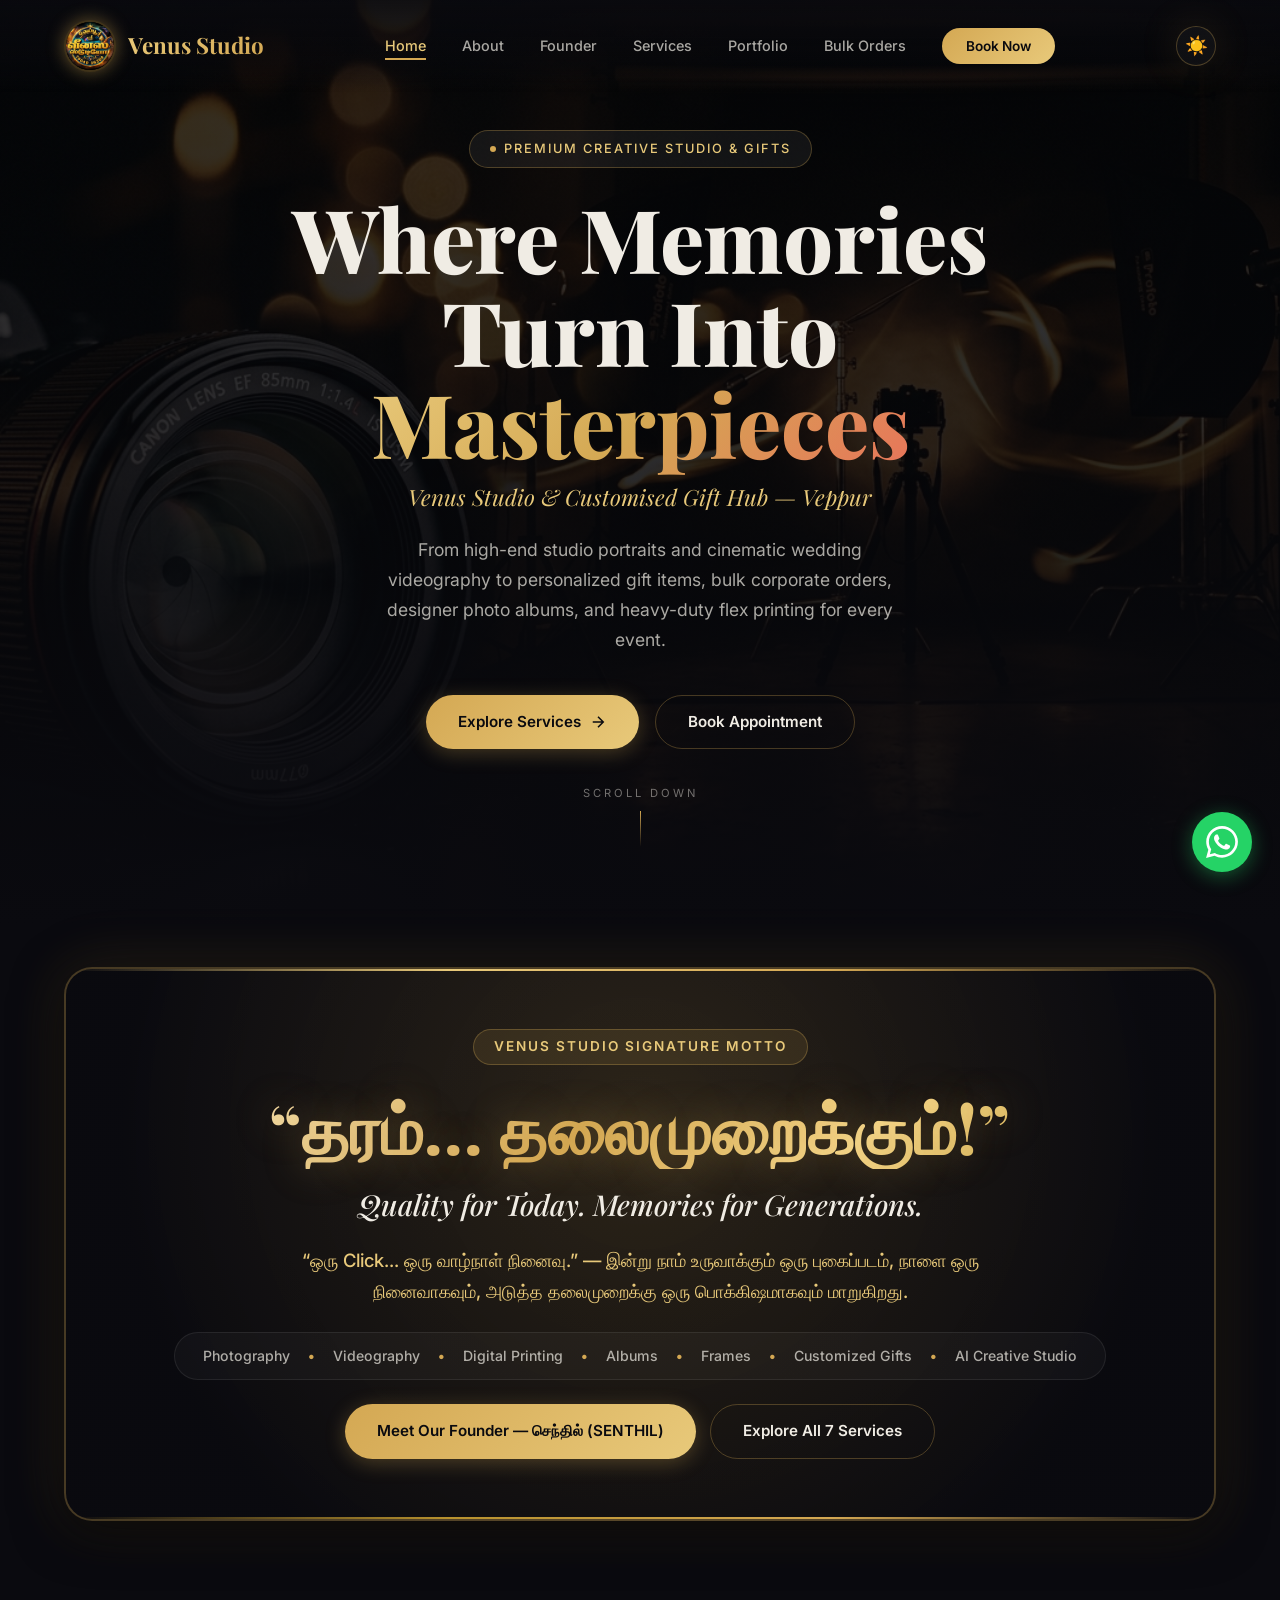
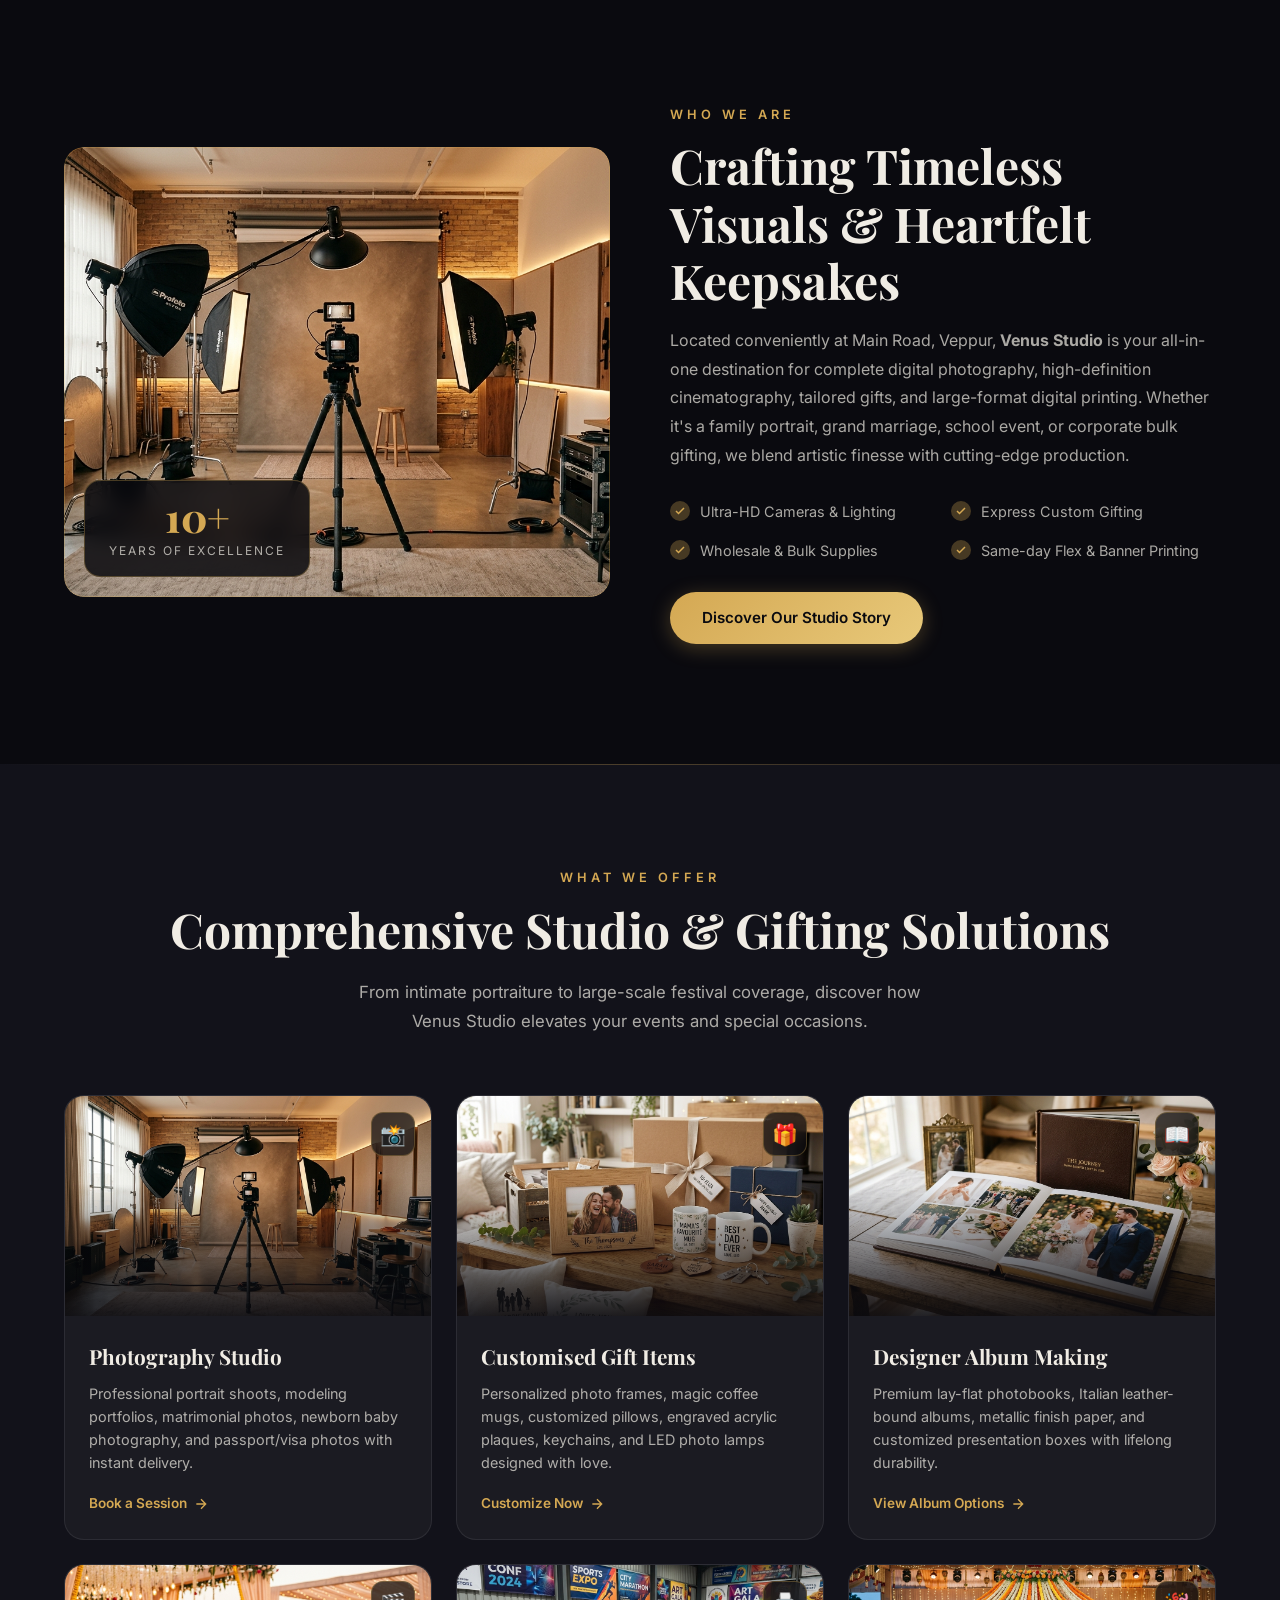
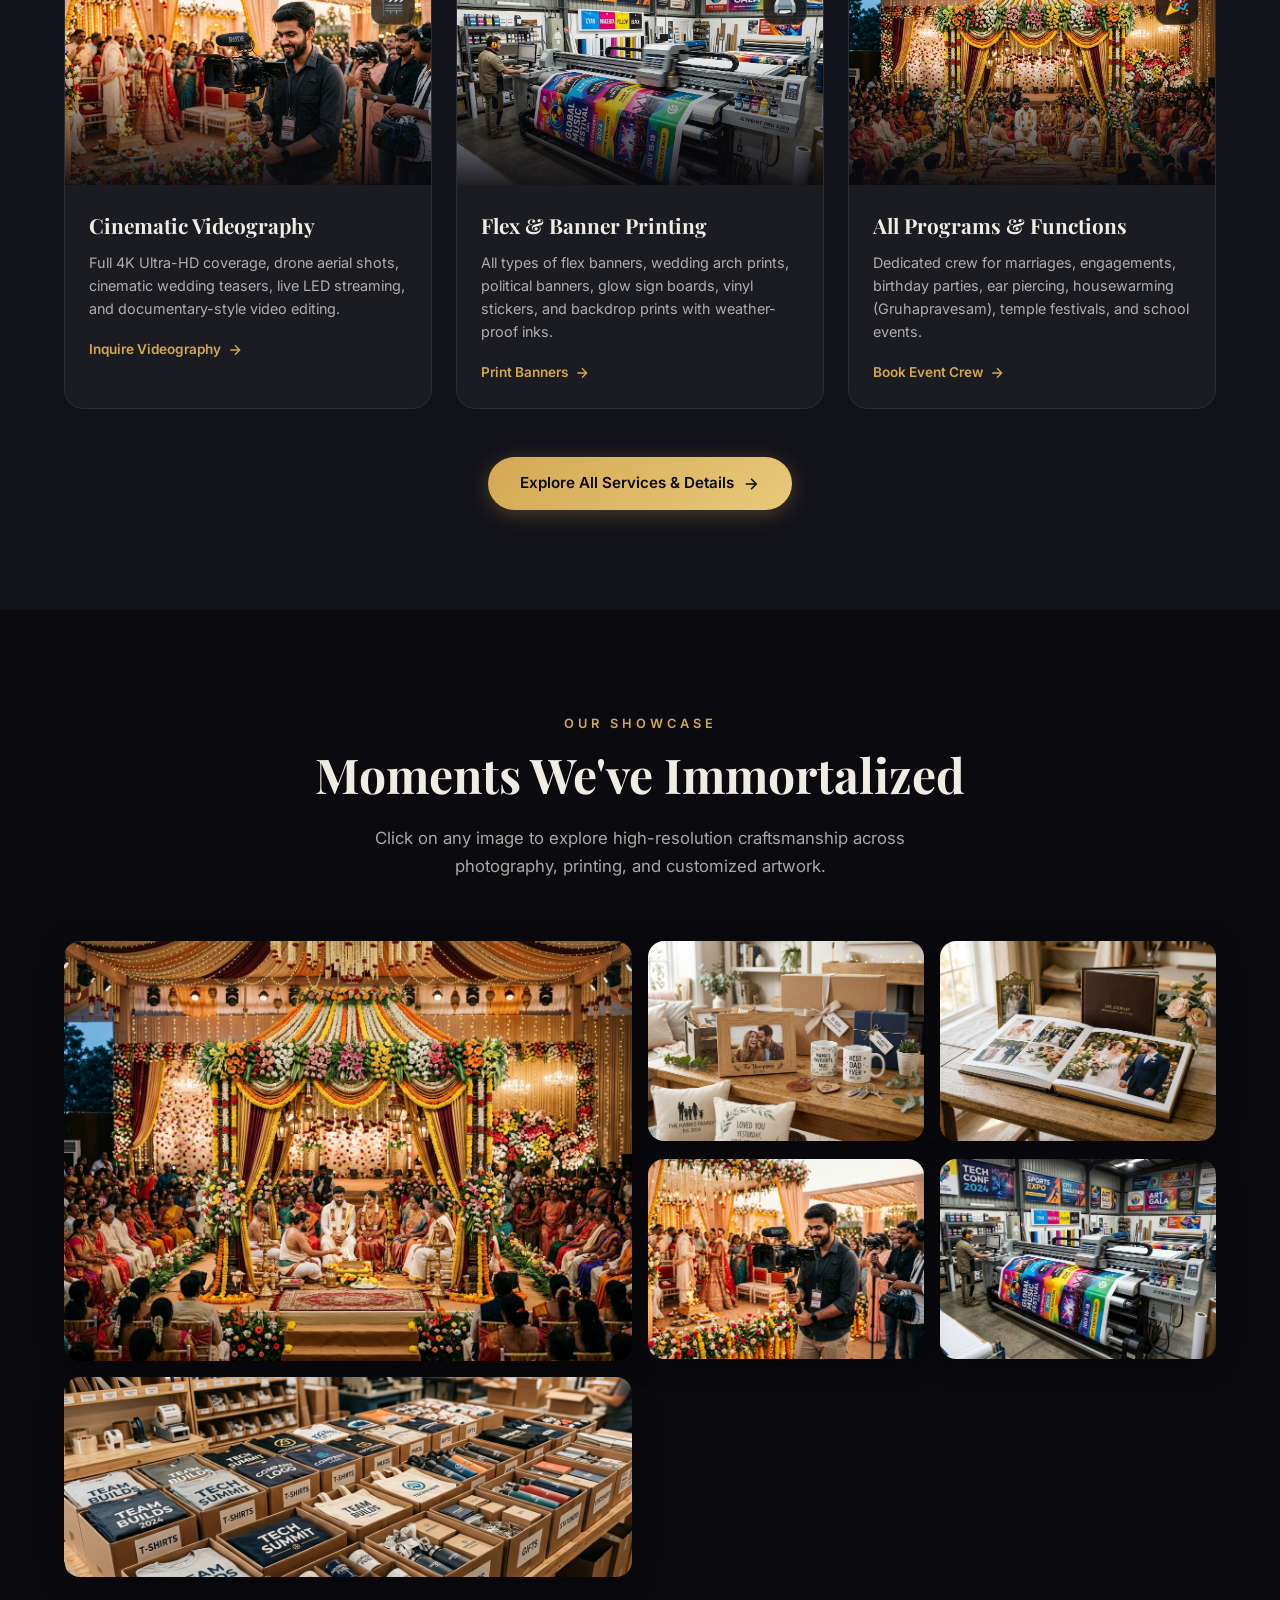
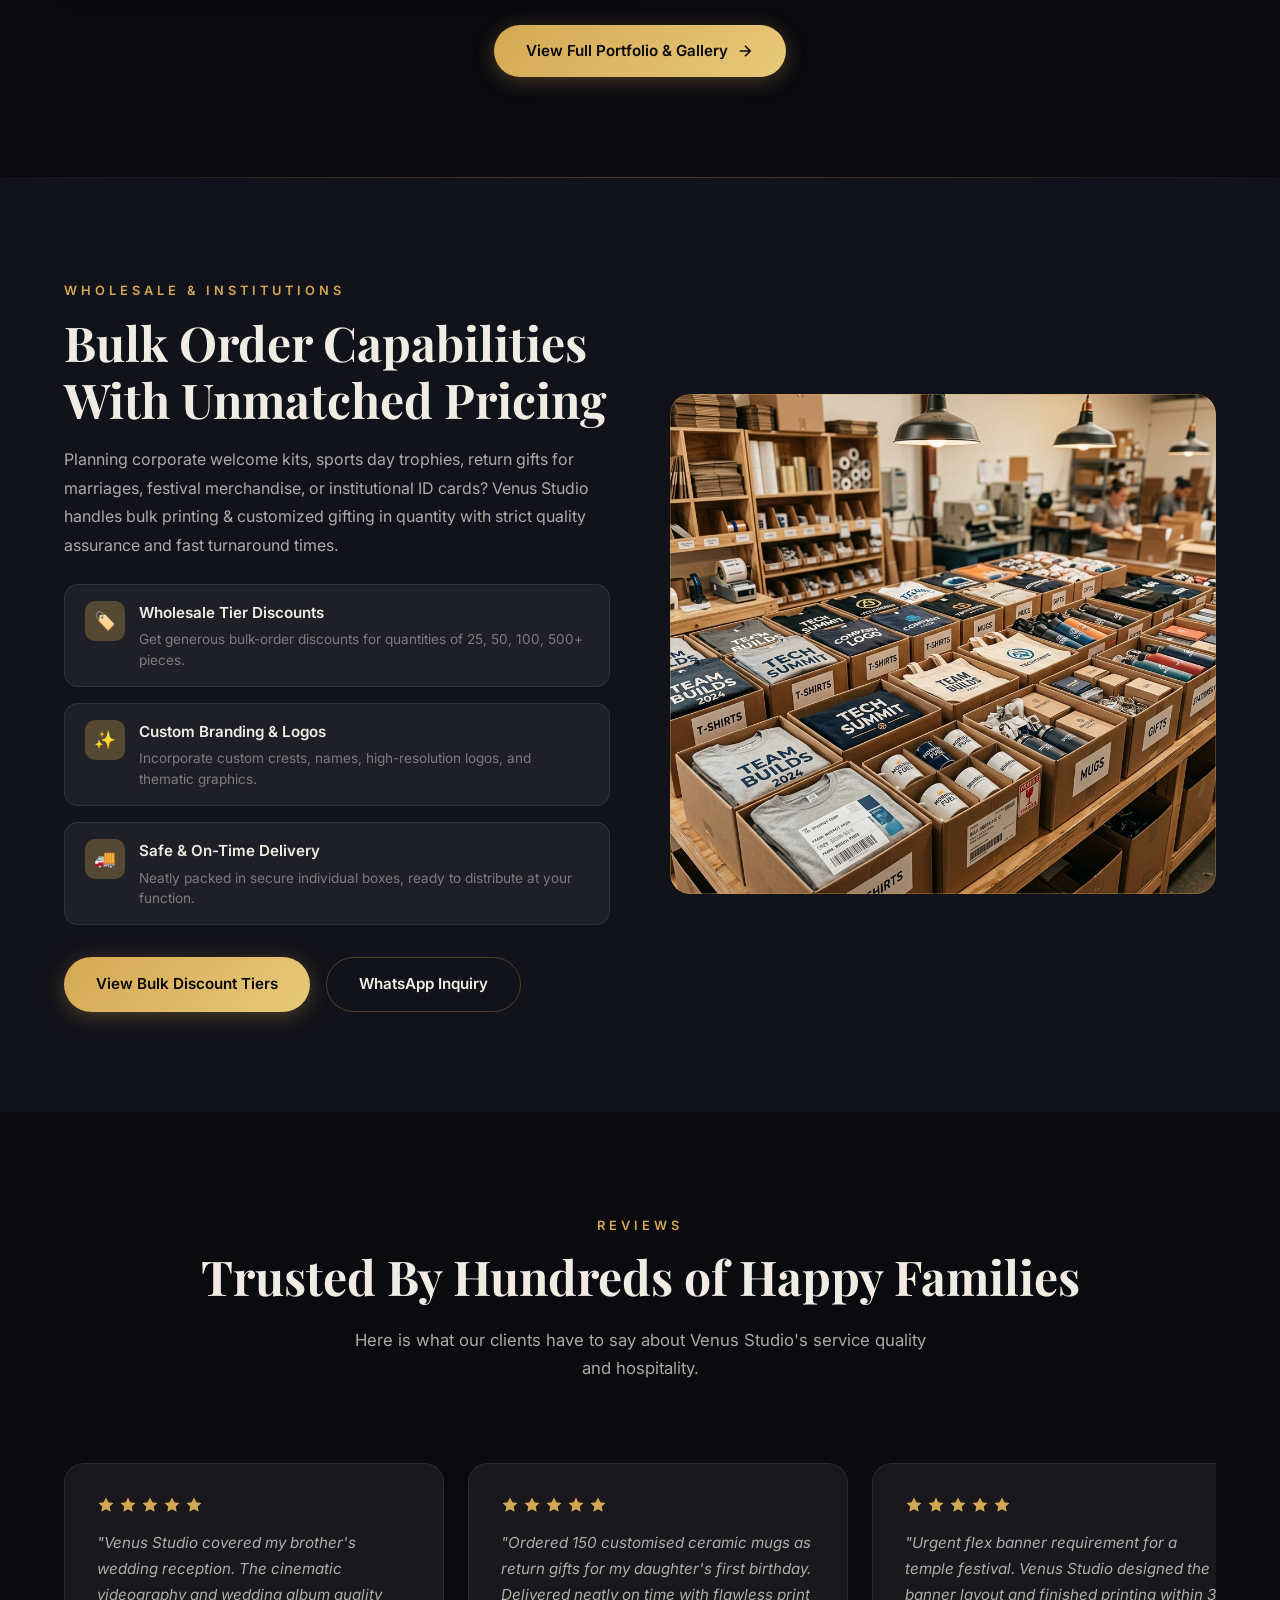
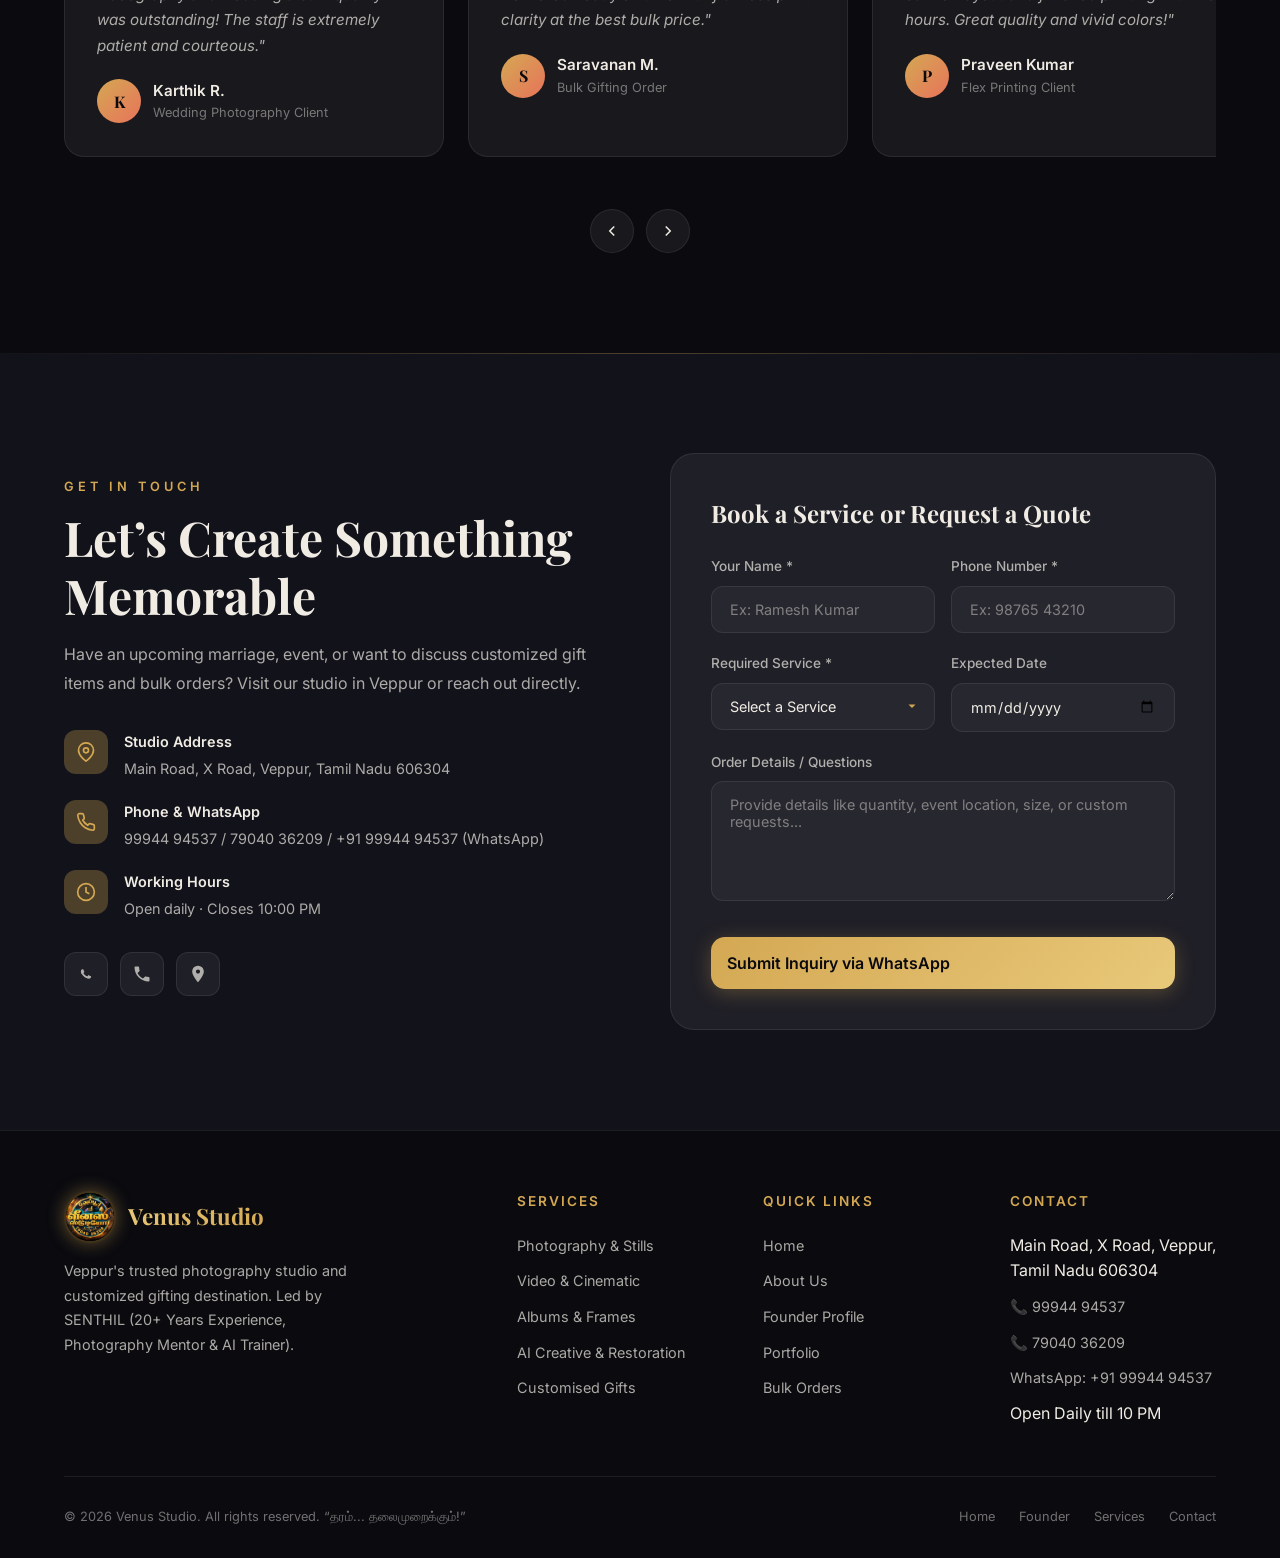
==== commit ae4a319a: "UI Enhancement" ====
--- a/index.html
+++ b/index.html
@@ -95,11 +95,11 @@
             Book Appointment
           </a>
         </div>
-      </div>
-
-      <div class="hero-scroll">
-        <span>Scroll Down</span>
-        <div class="scroll-line"></div>
+
+        <div class="hero-scroll">
+          <span>Scroll Down</span>
+          <div class="scroll-line"></div>
+        </div>
       </div>
     </section>
 
@@ -411,7 +411,7 @@
               <a href="bulk-orders.html" class="btn btn-primary">
                 View Bulk Discount Tiers
               </a>
-              <a href="https://wa.me/919092028536?text=Hi%20Venus%20Studio,%20I%20have%20a%20bulk%20order%20enquiry" target="_blank" rel="noopener" class="btn btn-secondary">
+              <a href="https://wa.me/919994494537?text=Hi%20Venus%20Studio,%20I%20have%20a%20bulk%20order%20enquiry" target="_blank" rel="noopener" class="btn btn-secondary">
                 WhatsApp Inquiry
               </a>
             </div>
@@ -528,7 +528,7 @@
                 </div>
                 <div class="contact-detail-text">
                   <h4>Phone & WhatsApp</h4>
-                  <p><a href="tel:09994494537">99944 94537</a> / <a href="tel:07904036209">79040 36209</a> / <a href="https://wa.me/919092028536" target="_blank" rel="noopener">+91 90920 28536 (WhatsApp)</a></p>
+                  <p><a href="tel:09994494537">99944 94537</a> / <a href="tel:07904036209">79040 36209</a> / <a href="https://wa.me/919994494537" target="_blank" rel="noopener">+91 99944 94537 (WhatsApp)</a></p>
                 </div>
               </div>
 
@@ -544,7 +544,7 @@
             </div>
 
             <div class="contact-socials">
-              <a href="https://wa.me/919092028536" target="_blank" rel="noopener" class="social-link" aria-label="WhatsApp">
+              <a href="https://wa.me/919994494537" target="_blank" rel="noopener" class="social-link" aria-label="WhatsApp">
                 <svg viewBox="0 0 24 24"><path d="M17.472 14.382c-.301-.15-1.78-.878-2.056-.978-.276-.101-.477-.15-.678.15-.2.301-.778.979-.954 1.18-.176.2-.351.226-.653.075-.301-.15-1.272-.469-2.423-1.496-.896-.798-1.502-1.784-1.678-2.085-.176-.301-.019-.464.132-.614.136-.135.301-.351.452-.527.15-.175.2-.301.3-.501.101-.2.051-.376-.025-.526-.075-.15-.678-1.636-.929-2.241-.244-.59-.492-.51-.678-.52-.176-.008-.377-.01-.578-.01-.201 0-.528.075-.804.376-.276.301-1.055 1.03-1.055 2.511s1.08 2.912 1.231 3.113c.15.201 2.125 3.245 5.148 4.552.719.311 1.28.497 1.718.636.723.23 1.381.197 1.901.12.579-.087 1.78-.728 2.03-1.431.251-.703.251-1.305.176-1.431-.075-.126-.276-.201-.577-.352z"/></svg>
               </a>
               <a href="tel:09994494537" class="social-link" aria-label="Call Now">
@@ -654,7 +654,7 @@
             <li>Main Road, X Road, Veppur, Tamil Nadu 606304</li>
             <li><a href="tel:09994494537">📞 99944 94537</a></li>
             <li><a href="tel:07904036209">📞 79040 36209</a></li>
-            <li><a href="https://wa.me/919092028536" target="_blank" rel="noopener">WhatsApp: +91 90920 28536</a></li>
+            <li><a href="https://wa.me/919994494537" target="_blank" rel="noopener">WhatsApp: +91 99944 94537</a></li>
             <li>Open Daily till 10 PM</li>
           </ul>
         </div>
@@ -673,7 +673,7 @@
   </footer>
 
   <!-- Floating WhatsApp Action Button -->
-  <a href="https://wa.me/919092028536?text=Hi%20Venus%20Studio,%20I%20would%20like%20to%20know%20more%20about%20your%20services" target="_blank" rel="noopener" class="whatsapp-float" aria-label="Chat with Venus Studio on WhatsApp">
+  <a href="https://wa.me/919994494537?text=Hi%20Venus%20Studio,%20I%20would%20like%20to%20know%20more%20about%20your%20services" target="_blank" rel="noopener" class="whatsapp-float" aria-label="Chat with Venus Studio on WhatsApp">
     <svg viewBox="0 0 24 24"><path d="M.057 24l1.687-6.163c-1.041-1.804-1.588-3.849-1.587-5.946.003-6.556 5.338-11.891 11.893-11.891 3.181.001 6.167 1.24 8.413 3.488 2.245 2.248 3.481 5.236 3.48 8.414-.003 6.557-5.338 11.892-11.893 11.892-1.99-.001-3.951-.5-5.688-1.448l-6.305 1.654zm6.597-3.807c1.676.995 3.276 1.591 5.392 1.592 5.448 0 9.886-4.434 9.889-9.885.002-5.462-4.415-9.89-9.881-9.892-5.452 0-9.887 4.434-9.889 9.884-.001 2.225.651 3.891 1.746 5.634l-.999 3.648 3.742-.981zm11.387-5.464c-.074-.124-.272-.198-.57-.347-.297-.149-1.758-.868-2.031-.967-.272-.099-.47-.149-.669.149-.198.297-.768.967-.941 1.165-.173.198-.347.223-.644.074-.297-.149-1.255-.462-2.39-1.475-.883-.788-1.48-1.761-1.653-2.059-.173-.297-.018-.458.13-.606.134-.133.297-.347.446-.521.151-.172.2-.296.3-.495.099-.198.05-.372-.025-.521-.075-.148-.669-1.611-.916-2.206-.242-.579-.487-.501-.669-.51-.173-.008-.371-.01-.57-.01-.198 0-.52.074-.792.372s-1.04 1.015-1.04 2.479 1.065 2.876 1.213 3.074c.149.198 2.095 3.2 5.076 4.487.709.306 1.263.489 1.694.626.712.226 1.36.194 1.872.118.571-.085 1.758-.719 2.006-1.413.248-.695.248-1.29.173-1.414z"/></svg>
     <span class="tooltip">Chat with Venus Studio</span>
   </a>
--- a/styles.css
+++ b/styles.css
@@ -235,6 +235,11 @@
   z-index: 1000;
   padding: 20px 0;
   transition: all 0.4s var(--ease-out);
+  background: linear-gradient(180deg, rgba(10, 10, 15, 0.85) 0%, rgba(10, 10, 15, 0.4) 65%, transparent 100%);
+}
+
+[data-theme="light"] .navbar {
+  background: linear-gradient(180deg, rgba(251, 251, 250, 0.94) 0%, rgba(251, 251, 250, 0.5) 65%, transparent 100%);
 }
 
 .navbar.scrolled {
@@ -243,6 +248,7 @@
   -webkit-backdrop-filter: blur(20px);
   padding: 12px 0;
   border-bottom: 1px solid var(--border-subtle);
+  box-shadow: 0 4px 30px rgba(0, 0, 0, 0.25);
 }
 
 .navbar .container {
@@ -272,20 +278,21 @@
 }
 
 .nav-logo-img {
-  width: 46px;
-  height: 46px;
+  width: 52px;
+  height: 52px;
   border-radius: 50%;
   display: block;
   object-fit: cover;
-  background-color: #ffffff;
-  border: 1.5px solid rgba(212, 168, 83, 0.5);
-  box-shadow: 0 0 15px rgba(212, 168, 83, 0.35);
+  background-color: #000000;
+  border: 2px solid var(--border-gold);
+  box-shadow: 0 0 18px rgba(212, 168, 83, 0.45);
   transition: transform 0.4s var(--ease-spring), box-shadow 0.4s var(--ease-out);
+  flex-shrink: 0;
 }
 
 .nav-logo:hover .nav-logo-img {
-  transform: scale(1.08);
-  box-shadow: 0 0 25px rgba(212, 168, 83, 0.55);
+  transform: scale(1.1) rotate(4deg);
+  box-shadow: 0 0 28px rgba(212, 168, 83, 0.65);
 }
 
 .nav-logo-text {
@@ -436,10 +443,14 @@
 .hero {
   position: relative;
   min-height: 100vh;
-  display: flex;
+  min-height: 100svh;
+  display: flex;
+  flex-direction: column;
   align-items: center;
   justify-content: center;
+  padding: 130px 24px 80px;
   overflow: hidden;
+  box-sizing: border-box;
 }
 
 .hero-bg {
@@ -506,7 +517,9 @@
   z-index: 2;
   text-align: center;
   max-width: 800px;
+  width: 100%;
   padding: 0 24px;
+  margin: auto 0;
 }
 
 .hero-badge {
@@ -645,16 +658,15 @@
 
 /* Hero scroll indicator */
 .hero-scroll {
-  position: absolute;
-  bottom: 40px;
-  left: 50%;
-  transform: translateX(-50%);
+  position: relative;
+  margin-top: 36px;
   z-index: 2;
   display: flex;
   flex-direction: column;
   align-items: center;
   gap: 8px;
   animation: fadeInUp 1s var(--ease-out) 1.2s both;
+  pointer-events: none;
 }
 
 .hero-scroll span {
@@ -666,15 +678,21 @@
 
 .scroll-line {
   width: 1px;
-  height: 40px;
+  height: 36px;
   background: linear-gradient(to bottom, var(--gold-primary), transparent);
   animation: scroll-pulse 2s infinite;
 }
 
 @keyframes scroll-pulse {
-  0% { opacity: 1; height: 40px; }
-  50% { opacity: 0.3; height: 20px; }
-  100% { opacity: 1; height: 40px; }
+  0% { opacity: 1; height: 36px; }
+  50% { opacity: 0.3; height: 18px; }
+  100% { opacity: 1; height: 36px; }
+}
+
+@media (max-height: 800px), (max-width: 768px) {
+  .hero-scroll {
+    display: none;
+  }
 }
 
 /* ============================================
@@ -1730,6 +1748,11 @@
   }
 
   /* Hero */
+  .hero {
+    padding-top: 110px;
+    padding-bottom: 60px;
+  }
+
   .hero-title {
     font-size: clamp(2.2rem, 8vw, 3.5rem);
   }
@@ -1807,6 +1830,11 @@
 }
 
 @media (max-width: 480px) {
+  .hero {
+    padding-top: 100px;
+    padding-bottom: 50px;
+  }
+
   .gallery-grid {
     grid-template-columns: 1fr;
   }
@@ -2602,58 +2630,42 @@
   width: 100%;
   height: 100%;
   object-fit: cover;
-  object-position: top center;
+  object-position: center top;
   transition: transform 0.6s var(--ease-out);
 }
 
 .founder-card:hover .founder-portrait-img {
-  transform: scale(1.04);
-}
-
-.founder-image-overlay {
+  transform: scale(1.03);
+}
+
+.founder-image-fade {
   position: absolute;
-  inset: 0;
-  background: linear-gradient(180deg, rgba(0, 0, 0, 0.1) 0%, rgba(10, 10, 15, 0.2) 60%, rgba(12, 12, 18, 0.95) 100%);
-  display: flex;
-  flex-direction: column;
-  justify-content: space-between;
-  padding: 20px;
+  bottom: 0;
+  left: 0;
+  right: 0;
+  height: 70px;
+  background: linear-gradient(180deg, transparent 0%, rgba(12, 12, 18, 0.95) 100%);
   pointer-events: none;
 }
 
 .founder-hero-badge {
-  align-self: flex-start;
   display: inline-flex;
   align-items: center;
-  gap: 6px;
-  background: rgba(10, 10, 15, 0.85);
-  backdrop-filter: blur(12px);
-  -webkit-backdrop-filter: blur(12px);
+  gap: 8px;
+  background: rgba(212, 168, 83, 0.12);
   border: 1px solid var(--border-gold);
-  padding: 6px 14px;
+  padding: 6px 18px;
   border-radius: 30px;
   color: var(--gold-light);
   font-size: 0.78rem;
   font-weight: 700;
-  letter-spacing: 1.5px;
+  letter-spacing: 1.2px;
   text-transform: uppercase;
-  box-shadow: 0 4px 15px rgba(0, 0, 0, 0.5);
+  box-shadow: 0 4px 15px rgba(0, 0, 0, 0.25), 0 0 15px rgba(212, 168, 83, 0.12);
 }
 
 .badge-sparkle {
   color: var(--gold-primary);
-}
-
-.founder-exp-ribbon {
-  align-self: flex-end;
-  background: linear-gradient(135deg, var(--gold-primary), var(--gold-dark));
-  color: #0a0a0f;
-  font-size: 0.8rem;
-  font-weight: 800;
-  padding: 6px 14px;
-  border-radius: 20px;
-  letter-spacing: 0.5px;
-  box-shadow: 0 4px 15px rgba(212, 168, 83, 0.4);
 }
 
 .founder-card-info {
@@ -2742,20 +2754,75 @@
 .founder-action-buttons {
   display: grid;
   grid-template-columns: 1fr 1fr;
-  gap: 10px;
+  gap: 12px;
   width: 100%;
-  margin-top: 4px;
+  margin-top: 6px;
 }
 
 .founder-cta-btn {
-  padding: 11px 16px !important;
-  font-size: 0.88rem !important;
-  font-weight: 600 !important;
+  padding: 12px 16px !important;
+  font-size: 0.9rem !important;
+  font-weight: 700 !important;
   border-radius: 30px !important;
   display: flex !important;
   align-items: center !important;
   justify-content: center !important;
   text-align: center !important;
+  gap: 8px !important;
+  text-decoration: none !important;
+  transition: all 0.3s var(--ease-spring) !important;
+}
+
+.founder-wa-btn {
+  background: linear-gradient(135deg, #25D366 0%, #1da851 100%) !important;
+  color: #ffffff !important;
+  box-shadow: 0 4px 18px rgba(37, 211, 102, 0.4) !important;
+  border: 1px solid rgba(255, 255, 255, 0.2) !important;
+}
+
+.founder-wa-btn:hover {
+  transform: translateY(-3px) scale(1.02) !important;
+  box-shadow: 0 8px 25px rgba(37, 211, 102, 0.6) !important;
+  color: #ffffff !important;
+}
+
+.founder-call-btn {
+  background: linear-gradient(135deg, var(--gold-primary), var(--gold-light)) !important;
+  color: #0a0a0f !important;
+  box-shadow: 0 4px 18px rgba(212, 168, 83, 0.35) !important;
+  border: none !important;
+}
+
+.founder-call-btn:hover {
+  transform: translateY(-3px) scale(1.02) !important;
+  box-shadow: 0 8px 25px rgba(212, 168, 83, 0.55) !important;
+  color: #0a0a0f !important;
+}
+
+.founder-quick-contact-box {
+  margin-top: 10px;
+  background: rgba(37, 211, 102, 0.08);
+  border: 1px dashed rgba(37, 211, 102, 0.4);
+  border-radius: 14px;
+  padding: 10px 14px;
+  display: flex;
+  align-items: center;
+  justify-content: center;
+  gap: 8px;
+  font-size: 0.84rem;
+  color: var(--text-primary);
+  width: 100%;
+}
+
+.pulse-green-dot {
+  width: 8px;
+  height: 8px;
+  background: #25D366;
+  border-radius: 50%;
+  box-shadow: 0 0 10px #25D366;
+  animation: pulse-dot 2s infinite;
+  display: inline-block;
+  flex-shrink: 0;
 }
 
 .founder-card-footer {
@@ -2834,9 +2901,9 @@
 
 .founder-stats-bar {
   display: grid;
-  grid-template-columns: repeat(3, 1fr);
-  gap: 20px;
-  margin: 10px 0;
+  grid-template-columns: repeat(auto-fit, minmax(200px, 1fr));
+  gap: 18px;
+  margin: 16px 0;
 }
 
 .founder-stat-box {
@@ -2964,6 +3031,172 @@
   height: 16px;
   stroke: var(--gold-primary);
   flex-shrink: 0;
+}
+
+/* ============================================
+   FOUNDER 20-YEAR TIMELINE & SPECIALTIES
+   ============================================ */
+.founder-timeline-section {
+  margin-top: 10px;
+}
+
+.founder-timeline {
+  display: flex;
+  flex-direction: column;
+  gap: 20px;
+  margin-top: 22px;
+  position: relative;
+  padding-left: 32px;
+}
+
+.founder-timeline::before {
+  content: '';
+  position: absolute;
+  top: 12px;
+  bottom: 12px;
+  left: 10px;
+  width: 2px;
+  background: linear-gradient(to bottom, var(--gold-primary) 0%, var(--gold-dark) 50%, var(--border-subtle) 100%);
+}
+
+.timeline-item {
+  position: relative;
+  background: var(--bg-card);
+  border: 1px solid var(--border-subtle);
+  border-radius: 18px;
+  padding: 20px 24px;
+  transition: all 0.3s var(--ease-out);
+}
+
+.timeline-item:hover {
+  border-color: var(--border-gold);
+  transform: translateX(6px);
+  background: var(--bg-glass-hover);
+  box-shadow: 0 10px 30px rgba(0, 0, 0, 0.4), 0 0 20px rgba(212, 168, 83, 0.12);
+}
+
+.timeline-node {
+  position: absolute;
+  left: -33px;
+  top: 22px;
+  width: 18px;
+  height: 18px;
+  border-radius: 50%;
+  background: var(--bg-primary);
+  border: 3px solid var(--gold-primary);
+  box-shadow: 0 0 12px var(--gold-glow);
+}
+
+.timeline-year {
+  display: inline-block;
+  font-size: 0.8rem;
+  font-weight: 700;
+  color: var(--gold-light);
+  background: rgba(212, 168, 83, 0.14);
+  border: 1px solid var(--border-gold);
+  padding: 3px 12px;
+  border-radius: 20px;
+  margin-bottom: 8px;
+}
+
+.timeline-title {
+  font-family: var(--font-display);
+  font-size: 1.15rem;
+  font-weight: 700;
+  color: var(--text-primary);
+  margin-bottom: 6px;
+}
+
+.timeline-desc {
+  font-size: 0.92rem;
+  color: var(--text-secondary);
+  line-height: 1.65;
+}
+
+/* Founder Craft Grid */
+.founder-craft-grid {
+  display: grid;
+  grid-template-columns: repeat(auto-fit, minmax(230px, 1fr));
+  gap: 16px;
+  margin-top: 20px;
+}
+
+.craft-card {
+  background: var(--bg-card);
+  border: 1.5px solid var(--border-subtle);
+  border-radius: 20px;
+  padding: 24px;
+  transition: all 0.35s var(--ease-spring);
+  display: flex;
+  flex-direction: column;
+  gap: 12px;
+}
+
+.craft-card:hover {
+  transform: translateY(-6px);
+  border-color: var(--border-gold);
+  box-shadow: 0 15px 40px rgba(0, 0, 0, 0.4), 0 0 25px rgba(212, 168, 83, 0.15);
+}
+
+.craft-icon {
+  width: 48px;
+  height: 48px;
+  border-radius: 14px;
+  background: linear-gradient(135deg, rgba(212, 168, 83, 0.2), rgba(212, 168, 83, 0.05));
+  border: 1px solid var(--border-gold);
+  display: flex;
+  align-items: center;
+  justify-content: center;
+  font-size: 1.45rem;
+}
+
+.craft-title {
+  font-family: var(--font-display);
+  font-size: 1.1rem;
+  font-weight: 700;
+  color: var(--text-primary);
+}
+
+.craft-desc {
+  font-size: 0.88rem;
+  color: var(--text-secondary);
+  line-height: 1.6;
+}
+
+/* Founder CTA Banner */
+.founder-cta-banner {
+  background: radial-gradient(circle at 50% 40%, rgba(212, 168, 83, 0.2) 0%, rgba(18, 18, 26, 0.98) 75%),
+              linear-gradient(180deg, #161622 0%, #0c0c12 100%);
+  border: 2px solid var(--border-gold);
+  border-radius: 26px;
+  padding: 48px 36px;
+  margin-top: 36px;
+  text-align: center;
+  position: relative;
+  overflow: hidden;
+  box-shadow: 0 15px 50px rgba(0, 0, 0, 0.6), 0 0 45px rgba(212, 168, 83, 0.2);
+}
+
+.founder-cta-banner h3 {
+  font-family: var(--font-display);
+  font-size: clamp(1.6rem, 3vw, 2.2rem);
+  color: var(--text-primary);
+  margin-bottom: 12px;
+}
+
+.founder-cta-banner p {
+  color: var(--text-secondary);
+  max-width: 650px;
+  margin: 0 auto 26px;
+  font-size: 1.05rem;
+  line-height: 1.7;
+}
+
+.founder-cta-buttons {
+  display: flex;
+  justify-content: center;
+  gap: 16px;
+  flex-wrap: wrap;
 }
 
 /* Responsive Overrides */
@@ -3266,8 +3499,8 @@
   box-shadow: 0 20px 50px rgba(0, 0, 0, 0.08), 0 0 35px rgba(166, 124, 30, 0.12);
 }
 
-[data-theme="light"] .founder-image-overlay {
-  background: linear-gradient(180deg, rgba(255, 255, 255, 0) 0%, rgba(255, 255, 255, 0.1) 60%, rgba(255, 255, 255, 0.95) 100%);
+[data-theme="light"] .founder-image-fade {
+  background: linear-gradient(180deg, transparent 0%, rgba(255, 255, 255, 0.95) 100%);
 }
 
 [data-theme="light"] .founder-card-name {
@@ -3284,9 +3517,10 @@
 }
 
 [data-theme="light"] .founder-hero-badge {
-  background: rgba(255, 255, 255, 0.9);
+  background: rgba(166, 124, 30, 0.1);
   color: #7d590e;
   border-color: var(--border-gold);
+  box-shadow: 0 4px 12px rgba(166, 124, 30, 0.1);
 }
 
 [data-theme="light"] .founder-card-footer {
@@ -3333,6 +3567,35 @@
   background: #f4f5f8;
   border-color: rgba(0, 0, 0, 0.08);
   color: var(--text-primary);
+}
+
+[data-theme="light"] .timeline-item,
+[data-theme="light"] .craft-card {
+  background: #ffffff;
+  border-color: rgba(0, 0, 0, 0.08);
+  box-shadow: 0 6px 20px rgba(0, 0, 0, 0.04);
+}
+
+[data-theme="light"] .timeline-node {
+  background: #ffffff;
+}
+
+[data-theme="light"] .craft-icon {
+  background: rgba(166, 124, 30, 0.1);
+  border-color: var(--border-gold);
+}
+
+[data-theme="light"] .founder-cta-banner {
+  background: radial-gradient(circle at 50% 40%, rgba(166, 124, 30, 0.14) 0%, rgba(255, 255, 255, 0.98) 75%),
+              linear-gradient(180deg, #ffffff 0%, #f7f6f2 100%);
+  border-color: var(--border-gold);
+  box-shadow: 0 15px 45px rgba(0, 0, 0, 0.07), 0 0 35px rgba(166, 124, 30, 0.15);
+}
+
+[data-theme="light"] .founder-quick-contact-box {
+  background: rgba(37, 211, 102, 0.1);
+  border-color: rgba(37, 211, 102, 0.5);
+  color: #0d0d12;
 }
 
 [data-theme="light"] .tier-card,
